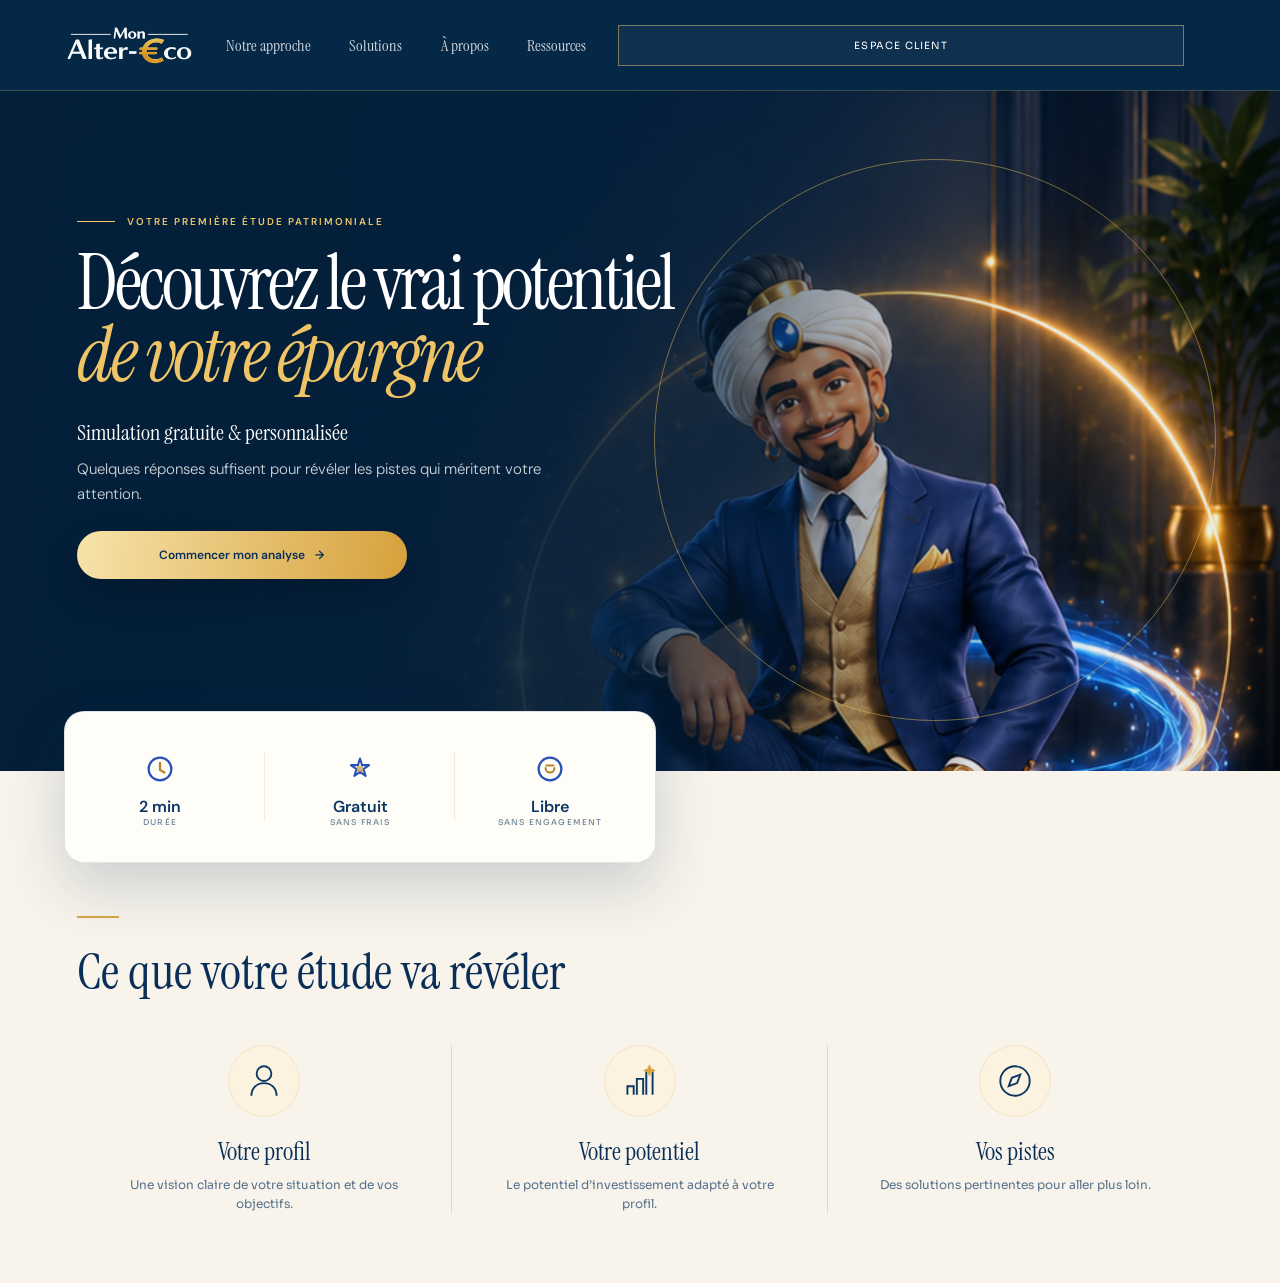
==== index.html @ 64596496 "fix(simulator): restore classic homepage and disable intro" ====
<!DOCTYPE html>
<html lang="fr">
<head>
<meta charset="UTF-8">
<meta name="viewport" content="width=device-width, initial-scale=1.0">
<script>
  const alterEcoHost = window.location.hostname;
  window.ALTER_ECO_TEST_MODE = new URLSearchParams(window.location.search).get('test') === '1'
    || window.location.protocol === 'file:'
    || alterEcoHost === 'localhost'
    || alterEcoHost === '127.0.0.1'
    || alterEcoHost.startsWith('100.')
    || alterEcoHost.endsWith('.ts.net');
  if(window.ALTER_ECO_TEST_MODE) document.documentElement.classList.add('test-mode');
  // Variante d'expérimentation masquée : étape 8 réduite aux seules
  // coordonnées (sans les cartes potentiel/pistes/économie), accessible
  // uniquement via ?variant=lite — n'affecte jamais les visiteurs normaux
  // ni la page actuelle.
  window.ALTER_ECO_VARIANT_LITE = new URLSearchParams(window.location.search).get('variant') === 'lite';
  if(window.ALTER_ECO_VARIANT_LITE) document.documentElement.classList.add('variant-lite');
  window.dataLayer = window.dataLayer || [];
  window.gtag = function(){
    if(!window.ALTER_ECO_TEST_MODE) window.dataLayer.push(arguments);
  };
  if(!window.ALTER_ECO_TEST_MODE){
    const analyticsScript = document.createElement('script');
    analyticsScript.async = true;
    analyticsScript.src = 'https://www.googletagmanager.com/gtag/js?id=G-NKE55KQ9VD';
    document.head.appendChild(analyticsScript);
    gtag('js', new Date());
    gtag('config', 'G-NKE55KQ9VD');
  }
</script>
  <title>Mon Alter-eco : Génie de l'investissement</title>

  <meta name="description"
        content="Simulation gratuite et personnalisée pour découvrir comment optimiser votre épargne.">

  <!-- FAVICON -->
  <link rel="icon" type="image/png" href="favicon.png?v=091117">

  <!-- OPEN GRAPH -->
  <meta property="og:type" content="website">
  <meta property="og:title" content="Découvrez le potentiel de votre patrimoine">
  <meta property="og:description" content="Simulation gratuite et personnalisée pour découvrir comment optimiser votre épargne.">
  <meta property="og:image" content="https://mon-alter-eco.netlify.app/assets/preview.gif">
  <meta property="og:url" content="https://mon-alter-eco.netlify.app/">
  <meta property="og:site_name" content="Alter">

  <!-- TWITTER / X -->
  <meta name="twitter:card" content="summary_large_image">
  <meta name="twitter:title" content="Découvrez le potentiel de votre patrimoine">
  <meta name="twitter:description" content="Simulation gratuite et personnalisée pour découvrir comment optimiser votre épargne.">
  <meta name="twitter:image" content="https://mon-alter-eco.netlify.app/assets/preview.gif">
<link href="https://fonts.googleapis.com/css2?family=Sora:wght@300;400;500;600;700&family=Playfair+Display:ital,wght@0,400;0,500;0,600;1,400;1,500&display=swap" rel="stylesheet">
<link href="https://fonts.googleapis.com/css2?family=DM+Sans:opsz,wght@9..40,300;9..40,400;9..40,500;9..40,600&family=Instrument+Serif:ital@0;1&display=swap" rel="stylesheet">
<link rel="stylesheet" href="css/app-shell.css?v=091515i">
<link rel="stylesheet" href="tools/layout-editor.css?v=091212a">
<style>
#app-topbar,#app-tabbar{display:none}
body.show-form #app-topbar,body.show-form #app-tabbar{display:block}
:root{
  --bg:#f7f2ea;
  --bg2:#ffffff;
  --gold:#b8832a;
  --gold-light:#d4a84b;
  --gold-pale:rgba(184,131,42,0.08);
  --blue:#2952b8;
  --blue-hover:#1e3d96;
  --blue-pale:rgba(41,82,184,0.06);
  --text:#1a1206;
  --text2:#5a4a2a;
  --text3:#9a8060;
  --border:rgba(184,131,42,0.16);
  --border-h:rgba(184,131,42,0.45);
  --shadow:0 2px 10px rgba(90,60,10,0.07);
  --shadow-md:0 6px 22px rgba(90,60,10,0.12);
  --shadow-lg:0 16px 48px rgba(90,60,10,0.14);
}
*{box-sizing:border-box;margin:0;padding:0}
html{height:100%;overflow-x:hidden}
body{background:var(--bg);font-family:'Sora',sans-serif;color:var(--text);scroll-behavior:smooth;min-height:100dvh;display:flex;flex-direction:column;overflow-x:hidden}
.test-mode-indicator{display:none}html.test-mode .test-mode-indicator{display:block;position:fixed;z-index:10001;top:8px;right:8px;padding:6px 9px;border:1px solid rgba(237,198,102,.55);border-radius:999px;background:rgba(4,37,67,.9);color:#f4d37e;font:700 8px/1 'Sora',sans-serif;letter-spacing:.1em;text-transform:uppercase;box-shadow:0 5px 16px rgba(0,0,0,.16);pointer-events:none}
img{max-width:100%;display:block}
button{font-family:inherit}
.page-home{display:flex;flex-direction:column;flex:1;overflow:hidden}

/* ============ PRELOADER ============ */
#preloader{
  position:fixed;inset:0;z-index:9999;
  background:var(--bg);
  display:flex;align-items:center;justify-content:center;
  transition:opacity 0.6s ease, visibility 0.6s ease;
}
#preloader.hide{opacity:0;visibility:hidden;pointer-events:none}
.preloader-inner{position:relative;width:min(100vw,56.25dvh);height:100dvh;overflow:hidden;touch-action:none;user-select:none;-webkit-user-select:none}
.preloader-inner video{position:absolute;inset:0;width:100%;height:100%;object-fit:cover;background:#f8f0e3;transition:opacity .25s ease}
#preloader-reveal{opacity:0;pointer-events:none}.preloader-rubbing #preloader-fall{opacity:0}.preloader-rubbing #preloader-reveal{opacity:1}
.preloader-label{font-family:'Playfair Display',serif;font-size:18px;color:var(--text);letter-spacing:0.02em}
.preloader-logo{position:absolute;z-index:3;left:50%;top:6%;width:min(210px,48vw)!important;transform:translateX(-50%);transition:opacity .3s ease}.preloader-rubbing .preloader-logo{opacity:0}
.preloader-rub{position:absolute;z-index:4;left:50%;bottom:5.5%;width:min(520px,94vw);padding:0;margin:0;border:0;background:transparent;font:inherit;text-align:center;filter:drop-shadow(0 14px 30px rgba(2,25,48,.22));transform:translateX(-50%) translateY(18px);opacity:0;pointer-events:none;cursor:pointer;transition:opacity .35s ease,transform .35s ease}.preloader-rub.show{opacity:1;pointer-events:auto;transform:translateX(-50%) translateY(0)}.preloader-rub-art{display:block;width:100%;height:auto}.preloader-rub-track{position:absolute;left:10%;right:10%;bottom:-2px;height:4px;border-radius:999px;background:rgba(255,255,255,.24);overflow:hidden}.preloader-rub-fill{display:block!important;width:0;height:100%;margin:0!important;border-radius:inherit;background:linear-gradient(90deg,#d29327,#ffe7a0);box-shadow:0 0 8px rgba(255,215,112,.75);transition:width .08s linear}.preloader-skip{position:absolute;z-index:5;left:14px;top:14px;padding:7px 14px;border:1px solid rgba(122,106,82,.35);border-radius:20px;background:rgba(255,255,255,.55);backdrop-filter:blur(4px);color:#5c4c33;font:600 11px 'DM Sans',sans-serif;letter-spacing:.02em;text-decoration:none;cursor:pointer}
.preloader-dots{display:none;gap:7px}
.preloader-dots span{width:6px;height:6px;border-radius:50%;background:rgba(184,131,42,0.3);animation:pdot 1.3s ease-in-out infinite}
.preloader-dots span:nth-child(2){animation-delay:0.18s}
.preloader-dots span:nth-child(3){animation-delay:0.36s}
@keyframes pdot{0%,80%,100%{transform:scale(1);background:rgba(184,131,42,0.3)}40%{transform:scale(1.5);background:var(--gold)}}

/* ============ TOP NAV ============ */
.topnav{
  position:relative;z-index:5;
  display:flex;align-items:center;justify-content:space-between;
  padding:1.1rem clamp(1.5rem,5vw,4rem);
  flex-shrink:0;
}
.logo{display:flex;align-items:center}
.logo-img{height:42px;width:auto;display:block}
.formnav .logo-img{filter:brightness(0) invert(1);opacity:0.95}
@media (min-width:881px){
  .logo-img{height:54px}
}
.nav-badge{
  display:inline-flex;align-items:center;gap:7px;
  background:rgba(41,82,184,0.06);border:1px solid rgba(41,82,184,0.16);
  border-radius:30px;padding:7px 18px;
  font-size:11px;font-weight:600;color:var(--blue);
  letter-spacing:0.08em;text-transform:uppercase;
  white-space:nowrap;
}
.nav-badge svg{width:13px;height:13px;flex-shrink:0}

/* ============ FORM NAV (logo + step title + progress) ============ */
.formnav-inner{
  display:flex;flex-direction:column;
  width:100%;
}
.formnav-top{
  display:flex;align-items:center;justify-content:space-between;
  padding:1.4rem clamp(1.5rem,5vw,4rem) 0.9rem;
}
.formnav-step{
  font-size:12.5px;font-weight:600;color:rgba(255,255,255,0.95);
  letter-spacing:0.04em;
}
.formnav-step .step-count{color:rgba(255,255,255,0.6);font-weight:400;margin-left:6px;font-size:11px}
.formnav-progtrack{
  height:5px;background:rgba(255,255,255,0.2);
  overflow:hidden;width:100%;
}
.formnav-progfill{
  height:100%;background:linear-gradient(90deg,rgba(255,255,255,0.6),var(--gold));
  transition:width 0.55s cubic-bezier(.4,0,.2,1);width:0%;
}

/* ============ HERO SECTION ============ */
.hero{
  position:relative;
  display:grid;grid-template-columns:1.05fr 0.95fr;
  align-items:center;
  gap:clamp(1.5rem,4vw,3.5rem);
  padding:1rem clamp(1.5rem,5vw,4rem) 1.5rem;
  max-width:1360px;margin:0 auto;
  width:100%;flex:1;
}
.hero-left{position:relative;z-index:2}

.genie-bubble{
  display:inline-flex;gap:12px;align-items:flex-start;
  background:var(--bg2);border:1px solid var(--border);
  border-radius:16px;padding:11px 15px;
  box-shadow:var(--shadow-md);
  margin-bottom:1.25rem;max-width:420px;
}
.bubble-avatar{
  width:42px;height:42px;border-radius:50%;flex-shrink:0;
  background:linear-gradient(135deg,var(--gold-pale),var(--blue-pale));
  display:flex;align-items:center;justify-content:center;
  overflow:hidden;
}
.bubble-avatar img{width:100%;height:100%;object-fit:cover;object-position:top center}
.bubble-content{flex:1}
.bubble-name{font-size:10px;font-weight:700;letter-spacing:0.12em;text-transform:uppercase;color:var(--gold);margin-bottom:5px}
.bubble-text{font-size:13.5px;color:var(--text2);line-height:1.65;font-weight:400}

.hero-title{
  font-family:'Playfair Display',serif;
  font-size:clamp(1.85rem,3.5vw,3.1rem);
  font-weight:500;line-height:1.22;
  color:var(--text);margin-bottom:0.75rem;
}
.hero-title em{color:var(--gold);font-style:italic;position:relative}
.hero-title .underline{
  position:relative;display:inline-block;
}
.hero-title .underline::after{
  content:'';position:absolute;left:2px;right:2px;bottom:-2px;height:3px;
  background:var(--gold-light);border-radius:2px;opacity:0.55;
}

.hero-sub{
  font-size:14px;color:var(--text3);line-height:1.65;
  margin-bottom:1.35rem;max-width:400px;font-weight:300;
}

.cta-primary{
  display:inline-flex;align-items:center;gap:10px;
  background:var(--gold);color:#fff;
  border:none;border-radius:13px;
  padding:13px 28px;font-size:14px;font-weight:600;
  cursor:pointer;letter-spacing:0.02em;
  box-shadow:0 8px 24px rgba(184,131,42,0.3);
  transition:all 0.22s cubic-bezier(.4,0,.2,1);
  margin-bottom:0.7rem;
}
.cta-primary:hover{background:var(--blue);transform:translateY(-2px);box-shadow:0 12px 30px rgba(41,82,184,0.35)}
.cta-primary:active{transform:translateY(0)}
.cta-arrow{transition:transform 0.2s}
.cta-primary:hover .cta-arrow{transform:translateX(3px)}

.cta-reassure{
  display:flex;align-items:center;gap:6px;
  font-size:11.5px;color:var(--text3);font-weight:300;
  margin-bottom:1.75rem;
}
.cta-reassure svg{width:13px;height:13px;flex-shrink:0}

.stat-strip{
  display:flex;gap:0;
  background:var(--bg2);border:1px solid var(--border);
  border-radius:14px;overflow:hidden;
  box-shadow:var(--shadow);
  max-width:460px;
}
.stat-item{
  flex:1;display:flex;align-items:center;gap:10px;
  padding:14px 18px;position:relative;
}
.stat-item:not(:last-child)::after{
  content:'';position:absolute;right:0;top:20%;bottom:20%;width:1px;background:var(--border);
}
.stat-ico{
  width:32px;height:32px;border-radius:50%;flex-shrink:0;
  background:linear-gradient(135deg,rgba(41,82,184,0.08),rgba(184,131,42,0.06));
  border:1px solid rgba(41,82,184,0.12);
  display:flex;align-items:center;justify-content:center;
}
.stat-num{font-family:'Playfair Display',serif;font-size:17px;font-weight:600;line-height:1;color:var(--text)}
.stat-lbl{font-size:9px;color:var(--text3);text-transform:uppercase;letter-spacing:0.08em;font-weight:500;margin-top:2px}

/* ============ HERO RIGHT — GENIE ============ */
.hero-right{position:relative;display:flex;align-items:center;justify-content:center;z-index:1}
.genie-halo{
  position:absolute;width:480px;height:480px;border-radius:50%;
  background:radial-gradient(circle,rgba(184,131,42,0.1) 0%,rgba(184,131,42,0.03) 55%,transparent 75%);
  pointer-events:none;
}
.genie-img-wrap{position:relative;z-index:2;width:min(420px,90%)}
.genie-img-wrap video{width:100%;height:auto;display:block;border-radius:50%;filter:drop-shadow(0 24px 50px rgba(90,60,10,0.18))}
.sparkle{position:absolute;color:var(--gold-light);opacity:0.7;animation:tw 2.6s ease-in-out infinite}
.sparkle:nth-child(1){top:8%;right:18%;font-size:18px;animation-delay:0s}
.sparkle:nth-child(2){top:22%;right:6%;font-size:12px;animation-delay:0.6s}
.sparkle:nth-child(3){top:55%;left:4%;font-size:14px;animation-delay:1.2s}
@keyframes tw{0%,100%{opacity:0.2;transform:scale(0.85)}50%{opacity:0.85;transform:scale(1.15)}}

/* ============ BG DECOR ============ */
.bg-decor{position:fixed;inset:0;z-index:0;pointer-events:none;overflow:hidden}
.dot-field{
  position:absolute;inset:0;
  background-image:radial-gradient(rgba(184,131,42,0.1) 1px, transparent 1px);
  background-size:30px 30px;
  mask-image:radial-gradient(ellipse 70% 60% at 75% 35%, black 30%, transparent 75%);
  -webkit-mask-image:radial-gradient(ellipse 70% 60% at 75% 35%, black 30%, transparent 75%);
}
.ring-decor{position:absolute;border-radius:50%;border:1px solid rgba(184,131,42,0.07)}
.ring-1{width:600px;height:600px;top:-200px;right:-150px}
.ring-2{width:420px;height:420px;top:-80px;right:-50px}

.bg-sparkle{position:absolute;color:var(--gold-light);animation:tw 3.2s ease-in-out infinite}
.bg-sparkle:nth-child(1){top:10%;left:8%;font-size:16px;animation-delay:0s;opacity:0.5}
.bg-sparkle:nth-child(2){top:18%;left:42%;font-size:12px;animation-delay:0.9s;opacity:0.4}
.bg-sparkle:nth-child(3){top:14%;right:12%;font-size:20px;animation-delay:1.8s;opacity:0.55}
.bg-sparkle:nth-child(4){top:48%;left:5%;font-size:14px;animation-delay:0.4s;opacity:0.45}
.bg-sparkle:nth-child(5){top:62%;right:7%;font-size:17px;animation-delay:2.3s;opacity:0.5}
.bg-sparkle:nth-child(6){bottom:14%;left:20%;font-size:13px;animation-delay:1.3s;opacity:0.4}
.bg-sparkle:nth-child(7){bottom:22%;right:28%;font-size:18px;animation-delay:2.8s;opacity:0.5}
.bg-sparkle:nth-child(8){bottom:8%;left:55%;font-size:12px;animation-delay:1.6s;opacity:0.4}

.bg-euro{position:absolute;color:rgba(41,82,184,0.18);font-family:'Playfair Display',serif;font-style:italic;animation:tw 4s ease-in-out infinite;font-weight:500}
.bg-euro:nth-child(9) {top:25%;left:15%;font-size:14px;animation-delay:0.7s}
.bg-euro:nth-child(10){top:70%;left:35%;font-size:11px;animation-delay:2.1s}
.bg-euro:nth-child(11){top:40%;right:18%;font-size:16px;animation-delay:1.4s}
.bg-euro:nth-child(12){bottom:30%;right:10%;font-size:12px;animation-delay:3.2s}
.bg-euro:nth-child(13){top:80%;left:8%;font-size:13px;animation-delay:0.3s}

/* ============ FORM PAGE (hidden initially) ============ */
.formnav{display:none;border-bottom:1px solid rgba(28,102,175,0.3);padding:0;flex-direction:column;align-items:stretch;background:#1c66af}
body.show-form .formnav{display:flex}
.formpage{display:none;min-height:100vh;align-items:center;justify-content:center;padding:1rem 1rem 3rem;position:relative;z-index:2;background:var(--bg)}
.formpage.active{display:flex}
body.show-form .hero,body.show-form .topnav:not(.formnav){display:none}

/* Étoiles sur fond bleu formulaire */
.form-sparkle{position:fixed;pointer-events:none;z-index:1;color:rgba(155,105,15,0.48);animation:tw 3.5s ease-in-out infinite;font-size:14px}
body:not(.show-form) .form-sparkle{display:none}

.fw{
  width:100%;max-width:640px;
  background:var(--bg2);min-height:600px;border-radius:24px;
  overflow:hidden;position:relative;
  border:1px solid var(--border);
  box-shadow:var(--shadow-lg);
}
.fw-inner{position:relative;z-index:1;padding:clamp(1.5rem,4vw,2.5rem)}

/* GENIE ROW (inside form) */
.genie-row{display:flex;align-items:flex-start;gap:12px;margin-bottom:1.6rem}
.g-mini{width:46px;height:46px;border-radius:50%;flex-shrink:0;background:linear-gradient(135deg,var(--gold-pale),var(--blue-pale));display:flex;align-items:center;justify-content:center;overflow:hidden}
.g-mini img{width:100%;height:100%;object-fit:cover}
.bubble2{flex:1;background:var(--bg);border:1px solid var(--border);border-radius:13px 13px 13px 3px;padding:11px 14px}
.b2-name{font-size:9.5px;letter-spacing:0.15em;text-transform:uppercase;color:var(--gold);margin-bottom:4px;font-weight:700}
.b2-text{font-size:12.5px;color:var(--text2);line-height:1.6;transition:opacity 0.2s}

.screen{display:none}
.screen.active{display:block;animation:fu 0.4s cubic-bezier(.4,0,.2,1) forwards}
@keyframes fu{from{opacity:0;transform:translateY(12px)}to{opacity:1;transform:translateY(0)}}
@keyframes genieIn{from{opacity:0;transform:translateY(6px)}to{opacity:1;transform:translateY(0)}}
.genie-animating{animation:genieIn 0.32s cubic-bezier(.4,0,.2,1) forwards}

.stag{font-size:9.5px;letter-spacing:0.2em;text-transform:uppercase;color:var(--gold);display:block;margin-bottom:9px;font-weight:700}
.sh1{font-family:'Playfair Display',serif;font-size:23px;color:var(--text);line-height:1.35;margin-bottom:5px;font-weight:500}
.sh2{font-size:12px;color:var(--text3);margin-bottom:1.4rem;line-height:1.65;font-weight:300}

.opts{display:grid;grid-template-columns:1fr 1fr;gap:9px;margin-bottom:1.1rem}
.opts.c3{grid-template-columns:1fr 1fr 1fr}
.opts.c1{grid-template-columns:1fr}
.opt{background:var(--bg2);border:1.5px solid rgba(184,131,42,0.16);border-radius:11px;padding:12px 13px;cursor:pointer;transition:all 0.2s;text-align:left;position:relative;box-shadow:0 1px 4px rgba(90,60,10,0.05)}
.opt:hover{border-color:var(--border-h);box-shadow:var(--shadow-md);transform:translateY(-1px)}
.opt.sel{border-color:var(--gold);background:var(--gold-pale);box-shadow:0 0 0 3px rgba(184,131,42,0.08)}
.opt-icon{font-size:18px;margin-bottom:5px;display:block}
.opt-icon svg{width:26px;height:26px;display:block}
.opt-lbl{font-size:12.5px;color:var(--text);font-weight:500;line-height:1.3}
.opt-sub{font-size:10.5px;color:var(--text3);margin-top:7px;font-weight:300;display:block;padding-top:4px;border-top:1px solid rgba(184,131,42,0.1)}
.chk{position:absolute;top:9px;right:9px;width:17px;height:17px;border-radius:50%;border:1.5px solid rgba(184,131,42,0.25);display:flex;align-items:center;justify-content:center;font-size:9px;color:transparent;transition:all 0.18s;background:var(--bg2)}
.opt.sel .chk{background:var(--gold);border-color:var(--gold);color:#fff}

.nav{display:flex;align-items:center;gap:10px;margin-top:0.6rem}
.back{background:var(--bg2);border:1.5px solid rgba(184,131,42,0.2);color:var(--text3);font-size:12.5px;cursor:pointer;padding:11px 17px;border-radius:11px;transition:all 0.18s;flex-shrink:0;box-shadow:0 1px 4px rgba(90,60,10,0.05)}
.back:hover{border-color:var(--gold);color:var(--text);box-shadow:var(--shadow)}
.cta{flex:1;background:var(--blue);color:#fff;border:none;border-radius:11px;padding:13px 20px;font-size:13px;font-weight:600;cursor:pointer;letter-spacing:0.03em;transition:all 0.2s;box-shadow:0 4px 16px rgba(41,82,184,0.28)}
.cta:hover:not(:disabled){background:var(--blue-hover);transform:translateY(-2px);box-shadow:0 8px 22px rgba(41,82,184,0.35)}
.cta:active:not(:disabled){transform:translateY(0)}
.cta:disabled{opacity:0.22;cursor:not-allowed;transform:none;box-shadow:none}
.cta-full{width:100%;margin-top:0.5rem;flex:none}

.slider-section{background:var(--bg);border:1.5px solid var(--border);border-radius:13px;padding:1.15rem 1.25rem;margin-bottom:1rem}
.slider-header{display:flex;justify-content:space-between;align-items:center;margin-bottom:1rem}
.slider-title{font-size:9.5px;letter-spacing:0.16em;text-transform:uppercase;color:var(--text3);font-weight:700}
.slider-current{font-family:'Playfair Display',serif;font-size:17px;color:var(--blue);font-weight:500}
.slider-labels{display:flex;justify-content:space-between;margin-top:8px}
.slider-label{font-size:9px;color:var(--text3);font-weight:300}
input[type=range]{-webkit-appearance:none;appearance:none;width:100%;height:5px;border-radius:3px;outline:none;cursor:pointer;background:linear-gradient(90deg,var(--blue) var(--pct,0%),rgba(184,131,42,0.15) var(--pct,0%))}
input[type=range]::-webkit-slider-thumb{-webkit-appearance:none;width:22px;height:22px;border-radius:50%;background:#fff;border:2.5px solid var(--blue);box-shadow:0 2px 8px rgba(41,82,184,0.25);cursor:pointer;transition:transform 0.15s}
input[type=range]::-webkit-slider-thumb:hover{transform:scale(1.15)}
input[type=range]::-moz-range-thumb{width:22px;height:22px;border-radius:50%;background:#fff;border:2.5px solid var(--blue);cursor:pointer}

.est{background:var(--bg);border:1.5px solid var(--border);border-radius:13px;padding:1rem 1.15rem;margin-bottom:1rem}
.est-lbl{font-size:9.5px;letter-spacing:0.14em;text-transform:uppercase;color:var(--text3);margin-bottom:4px;font-weight:700}
.est-val{font-family:'Playfair Display',serif;font-size:28px;color:var(--gold);font-weight:500;line-height:1}
.est-hint{font-size:10px;color:var(--text3);margin-top:4px;font-weight:300}
.est-grid{display:grid;grid-template-columns:1fr 1fr;gap:9px;margin-bottom:1rem}
.soft-est{border-style:dashed;border-color:rgba(184,131,42,0.2)}
.soft-val{font-size:15px!important;color:var(--text2)!important;font-family:'Sora',sans-serif!important;font-weight:500!important;line-height:1.4!important}

.recap-box{background:var(--blue-pale);border:1px solid rgba(41,82,184,0.14);border-radius:11px;padding:0.9rem 1.1rem;margin-bottom:1rem}
.recap-lbl{font-size:9px;letter-spacing:0.16em;text-transform:uppercase;color:var(--blue);margin-bottom:8px;font-weight:700}
.recap-obj{display:flex;flex-wrap:wrap;gap:6px}
.recap-tag{background:rgba(41,82,184,0.08);border:1px solid rgba(41,82,184,0.18);border-radius:20px;padding:4px 11px;font-size:11px;color:var(--blue);font-weight:500}

.strat-est{padding:1rem 1.1rem}
.strat-row{margin-bottom:10px}
.strat-val{font-family:'Playfair Display',serif;font-size:22px;color:var(--gold);font-weight:500;line-height:1}
.strat-cards{display:grid;grid-template-columns:1fr 1fr 1fr;gap:7px;margin-bottom:10px}
.strat-card{display:flex;flex-direction:column;align-items:center;gap:5px;padding:9px 6px;border-radius:10px;background:rgba(184,131,42,0.05);border:1px solid rgba(184,131,42,0.1);color:rgba(154,128,96,0.35);transition:all 0.35s cubic-bezier(.4,0,.2,1)}
.strat-card.lit{background:linear-gradient(145deg,rgba(41,82,184,0.08),rgba(184,131,42,0.05));border-color:rgba(41,82,184,0.28);color:var(--blue);box-shadow:0 2px 8px rgba(41,82,184,0.1)}
.strat-card-ico{display:flex;align-items:center;justify-content:center}
.strat-card-lbl{font-size:9px;font-weight:600;text-align:center;letter-spacing:0.02em;line-height:1.3}

.inp-wrap{margin-bottom:0.9rem}
.inp-lbl{font-size:9.5px;letter-spacing:0.14em;text-transform:uppercase;color:var(--text3);margin-bottom:7px;display:block;font-weight:700}
.inp{width:100%;background:var(--bg2);border:1.5px solid rgba(184,131,42,0.2);border-radius:10px;padding:12px 14px;font-size:13.5px;color:var(--text);outline:none;transition:all 0.18s;box-shadow:0 1px 4px rgba(90,60,10,0.05)}
.inp:focus{border-color:var(--blue);box-shadow:0 0 0 3px rgba(41,82,184,0.08)}
.inp::placeholder{color:rgba(154,128,96,0.4)}

.divider{height:1px;background:var(--border);margin:0.9rem 0}
.reassure{font-size:10.5px;color:var(--text3);text-align:center;margin-top:10px;font-weight:300}

.etude-wrap{display:flex;flex-direction:column;gap:0.85rem}
.etude-top{text-align:center}
.countdown-wrap{display:flex;flex-direction:column;align-items:center}
.countdown-gif{width:110px;height:110px;display:block;margin:0 auto}
/* Intro texte reveal */
.reveal-intro{text-align:center;margin-bottom:0.5rem}
.reveal-intro-tag{font-size:10px;letter-spacing:0.18em;text-transform:uppercase;color:var(--gold);font-weight:700;margin-bottom:6px}
.reveal-intro-title{font-family:'Playfair Display',serif;font-size:21px;color:var(--text);font-weight:500;margin-bottom:5px}
.reveal-intro-sub{font-size:12.5px;color:var(--text3);line-height:1.6;font-weight:300;max-width:340px;margin:0 auto}

/* Walter bubble pop */
.reveal-walter-wrap{position:relative;display:flex;align-items:center;justify-content:center;width:140px;height:140px;margin:0 auto}
.reveal-bubble-ring{position:absolute;border-radius:50%;border:2px solid rgba(184,131,42,0.4);animation:bubbleRing 0.9s ease-out forwards}
.reveal-bubble-ring.r1{width:140px;height:140px;animation-delay:0s}
.reveal-bubble-ring.r2{width:160px;height:160px;animation-delay:0.12s;border-color:rgba(41,82,184,0.25)}
.reveal-bubble-ring.r3{width:180px;height:180px;animation-delay:0.24s;border-color:rgba(184,131,42,0.15)}
@keyframes bubbleRing{
  0%{transform:scale(0.5);opacity:0.9}
  60%{transform:scale(1.05);opacity:0.5}
  100%{transform:scale(1.3);opacity:0}
}
.reveal-walter{
  width:120px;height:120px;object-fit:cover;border-radius:50%;
  position:relative;z-index:1;
  border:2.5px solid rgba(184,131,42,0.4);
  box-shadow:0 8px 28px rgba(184,131,42,0.25);
  animation:walterPop 0.6s cubic-bezier(.2,1.4,.4,1) forwards;
}
@keyframes walterPop{
  0%{transform:scale(0);opacity:0}
  55%{transform:scale(1.12);opacity:1}
  75%{transform:scale(0.96)}
  90%{transform:scale(1.04)}
  100%{transform:scale(1);opacity:1}
}
@keyframes revealIn{from{opacity:0;transform:translateY(10px)}to{opacity:1;transform:translateY(0)}}
.cta-reveal{display:flex;align-items:center;justify-content:center;gap:8px;width:100%;background:var(--blue);color:#fff;border:none;border-radius:11px;padding:13px 24px;font-size:13.5px;font-weight:600;font-family:'Sora',sans-serif;cursor:pointer;letter-spacing:0.03em;text-decoration:none;transition:all 0.22s cubic-bezier(.4,0,.2,1);box-shadow:0 4px 16px rgba(41,82,184,0.28)}
.cta-reveal:hover{background:var(--gold);box-shadow:0 8px 24px rgba(184,131,42,0.35);transform:translateY(-2px)}
.email-alt{display:flex;flex-direction:column;gap:8px}
.email-alt-lbl{font-size:11px;color:var(--text3);text-align:center;letter-spacing:0.06em;text-transform:uppercase}
.email-row{display:flex;gap:8px}
.email-row .inp{flex:1;margin:0}
.cta-email{background:var(--blue);color:#fff;border:none;border-radius:10px;padding:11px 18px;font-size:12.5px;font-weight:600;font-family:'Sora',sans-serif;cursor:pointer;white-space:nowrap;transition:all 0.18s}
.cta-email:hover:not(:disabled){background:var(--blue-hover)}
.cta-email:disabled{opacity:0.25;cursor:not-allowed}
.email-confirm{font-size:12px;color:var(--blue);text-align:center;min-height:16px;font-weight:500}

.loader{text-align:center;padding:2.75rem 0}
.analysis-skip{display:inline-block;width:auto;margin-top:18px;padding:11px 22px;flex:none;opacity:0;pointer-events:none;transition:opacity .3s ease}
.analysis-skip.show{opacity:1;pointer-events:auto}
.spin{width:42px;height:42px;border:2px solid rgba(41,82,184,0.12);border-top-color:var(--blue);border-radius:50%;animation:sp 0.9s linear infinite;margin:0 auto 1.3rem}
@keyframes sp{to{transform:rotate(360deg)}}
.loader-thinking-video{
  display:block;width:clamp(128px,20vh,178px);aspect-ratio:3/4;margin:0 auto 12px;
  object-fit:cover;border:0;border-radius:0;background:transparent;box-shadow:none;outline:0;
  transform:scale(1.04);mix-blend-mode:multiply;
  -webkit-mask-image:none;mask-image:none;clip-path:inset(3px);
}
.load-txt{font-family:'Playfair Display',serif;font-size:17px;color:var(--text2);margin-bottom:1.1rem;font-style:italic}
.load-item{position:relative;font-size:11.5px;color:rgba(154,128,96,0.4);display:flex;align-items:center;gap:8px;justify-content:center;margin-bottom:7px;transition:color 0.4s}
.load-item.lit{color:var(--blue);animation:loaderSandReveal .9s cubic-bezier(.2,.72,.2,1) both}
.load-item.lit::after{content:"";position:absolute;inset:-7px 10%;pointer-events:none;background:radial-gradient(circle,rgba(215,158,48,.78) 0 1.15px,transparent 2px);background-size:14px 11px;filter:drop-shadow(0 0 3px rgba(215,158,48,.35));animation:loaderWindDust .92s ease-out both}
.load-item.lit .ld{background:#d6a13a;box-shadow:0 0 0 4px rgba(214,161,58,.16),0 0 11px rgba(214,161,58,.7)}
.load-item:last-child{font-weight:700}
@keyframes loaderSandReveal{0%{opacity:.12;transform:translateX(-13px);filter:blur(3px)}42%{opacity:.72;filter:blur(1px);text-shadow:0 0 9px rgba(214,161,58,.34)}100%{opacity:1;transform:none;filter:none;text-shadow:none}}
@keyframes loaderWindDust{0%{opacity:0;transform:translateX(-18%)}32%{opacity:.72}100%{opacity:0;transform:translateX(22%)}}
.ld{width:3px;height:3px;border-radius:50%;background:currentColor;flex-shrink:0}

.suc{text-align:center;padding:0.5rem 0}
.sring{width:60px;height:60px;border-radius:50%;background:rgba(41,82,184,0.08);border:1.5px solid rgba(41,82,184,0.3);display:flex;align-items:center;justify-content:center;margin:0 auto 1.3rem;font-size:22px;animation:pop 0.5s cubic-bezier(.4,0,.2,1)}
@keyframes pop{from{transform:scale(0.4);opacity:0}to{transform:scale(1);opacity:1}}
.stats2{display:grid;grid-template-columns:1fr 1fr 1fr;gap:8px;margin-bottom:1rem}
.stat2{background:var(--bg);border:1.5px solid var(--border);border-radius:10px;padding:11px;text-align:center}
.stat2-n{font-family:'Playfair Display',serif;font-size:19px;color:var(--gold)}
.stat2-l{font-size:9px;color:var(--text3);margin-top:2px;letter-spacing:0.08em;text-transform:uppercase;font-weight:300}
.sep-lbl{font-size:9.5px;letter-spacing:0.16em;text-transform:uppercase;color:var(--gold);margin-bottom:8px;display:block;font-weight:700}

/* RESPONSIVE */
@media (max-width:880px){
  .topnav{flex-direction:column;align-items:center;gap:0.85rem;padding:1.4rem 1.25rem}
  .nav-badge{font-size:10px;padding:6px 14px;letter-spacing:0.05em}
  .hero{grid-template-columns:1fr;text-align:center;gap:2.5rem;padding-top:1rem}
  .hero-left{order:2}
  .hero-right{display:none}
  .genie-bubble{display:flex;width:100%;margin:0 auto 1.85rem;text-align:left;max-width:100%}
  .bubble-content{min-width:0;flex:1}
  .hero-sub{margin:0 auto 1.85rem}
  .cta-reassure{justify-content:center;margin:0 auto 1.75rem}
  .stat-strip{margin:0 auto}
  .formpage{padding:0.25rem 0.75rem 2rem}
}
@media (max-width:480px){
  .stat-strip{flex-direction:column}
  .stat-item:not(:last-child)::after{display:none}
  .stat-item:not(:last-child){border-bottom:1px solid var(--border)}
}
/* ============ POPUP VÉRIFICATION SMS ============ */
.otp-overlay{
  position:fixed;inset:0;z-index:300;
  background:rgba(26,18,6,0.55);
  display:none;align-items:center;justify-content:center;
  padding:1.25rem;
}
.otp-overlay.active{display:flex}

/* Consentement overlay */
.consent-overlay{
  position:fixed;inset:0;z-index:350;
  background:rgba(26,18,6,0.55);
  display:none;align-items:center;justify-content:center;
  padding:1.25rem;
}
.consent-overlay.active{display:flex}
.consent-box{
  background:var(--bg2);border-radius:18px;
  box-shadow:var(--shadow-lg);
  padding:1.75rem;max-width:400px;width:100%;
}
.consent-bubble{
  display:flex;gap:10px;align-items:flex-start;
  background:var(--bg);border:1px solid var(--border);
  border-radius:13px 13px 13px 3px;padding:12px 14px;margin-bottom:1.25rem;
}
.consent-avatar{width:38px;height:38px;border-radius:50%;flex-shrink:0;object-fit:cover;border:1.5px solid rgba(184,131,42,0.25)}
.consent-msg{font-size:13px;color:var(--text2);line-height:1.65}
.consent-btn{
  width:100%;padding:12px 16px;border-radius:11px;
  font-size:13px;font-weight:600;font-family:'Sora',sans-serif;
  cursor:pointer;transition:all 0.2s;margin-bottom:8px;
  display:flex;align-items:center;gap:8px;justify-content:center;
  border:1.5px solid;
}
.consent-btn-yes{background:var(--blue);color:#fff;border-color:var(--blue)}
.consent-btn-yes:hover{background:var(--blue-hover)}
.consent-btn-no{background:var(--bg2);color:var(--text2);border-color:var(--border)}
.consent-btn-no:hover{border-color:var(--gold);color:var(--text)}
.consent-email-wrap{margin-top:1rem;display:none}
.consent-email-lbl{font-size:11px;color:var(--text3);letter-spacing:0.1em;text-transform:uppercase;margin-bottom:7px;display:block;font-weight:600}
.otp-box{
  background:var(--bg2);border-radius:18px;
  box-shadow:var(--shadow-lg);
  padding:1.75rem;max-width:380px;width:100%;
  text-align:center;
}
.otp-title{font-family:'Playfair Display',serif;font-size:19px;font-weight:600;color:var(--text);margin-bottom:0.5rem}
.otp-sub{font-size:13px;color:var(--text2);line-height:1.55;margin-bottom:1.25rem}
.otp-sub span{font-weight:600;color:var(--text)}
.otp-input{
  width:100%;border:1px solid var(--border);border-radius:12px;
  padding:13px;font-size:22px;letter-spacing:0.3em;text-align:center;
  font-family:'Sora',sans-serif;color:var(--text);
  margin-bottom:0.6rem;outline:none;
  transition:border-color 0.2s;
}
.otp-input:focus{border-color:var(--gold)}
.otp-error{
  font-size:12.5px;color:#b8323a;min-height:18px;margin-bottom:0.6rem;
}
.otp-resend{
  background:none;border:none;cursor:pointer;
  font-size:12.5px;color:var(--text3);text-decoration:underline;
  margin-top:0.85rem;
}
.otp-resend:disabled{opacity:0.5;cursor:default;text-decoration:none}

/* ============ DIRECTION PREMIUM — SIMULATEUR ============ */
.page-home{position:relative;background:linear-gradient(118deg,#f6f1e8 0%,#fffdf9 58%,#e8dfd0 100%);isolation:isolate}
.page-home::before{content:"";position:absolute;inset:0;z-index:0;pointer-events:none;background:radial-gradient(circle at 82% 42%,rgba(39,82,184,.09),transparent 27%),linear-gradient(90deg,transparent 49.9%,rgba(184,131,42,.09) 50%,transparent 50.1%)}
.page-home>.topnav{z-index:6;padding:1.25rem clamp(1.5rem,5vw,5rem);border-bottom:1px solid rgba(83,66,37,.1);background:rgba(255,253,248,.52);backdrop-filter:blur(18px)}
.page-home .logo-img{height:48px}.page-home .nav-badge{background:transparent;border:1px solid rgba(184,131,42,.3);color:#10284f;border-radius:2px;padding:9px 16px;font-size:9px;letter-spacing:.16em}
.page-home .hero{max-width:1440px;grid-template-columns:1.02fr .98fr;gap:2rem;padding:clamp(2rem,5vh,4.5rem) clamp(1.5rem,6vw,5.5rem) 2.5rem}
.hero-overline{display:flex;align-items:center;gap:12px;margin-bottom:1.15rem;font-family:'DM Sans',sans-serif;font-size:9px;font-weight:600;letter-spacing:.2em;text-transform:uppercase;color:var(--gold)}.hero-overline span{width:38px;height:1px;background:currentColor}
.page-home .hero-title{font-family:'Instrument Serif',serif;font-size:clamp(3.45rem,6.2vw,6.25rem);font-weight:400;line-height:.92;letter-spacing:-.035em;margin-bottom:1.35rem;max-width:760px}.page-home .hero-title em{font-weight:400}.page-home .hero-title .underline::after{display:none}
.page-home .hero-sub{font-family:'DM Sans',sans-serif;font-size:15px;line-height:1.8;max-width:570px;color:#6f6657;margin-bottom:1.6rem}
.page-home .genie-bubble{max-width:510px;border-radius:3px;padding:12px 15px;margin-bottom:2.2rem;background:rgba(255,255,255,.58);border:1px solid rgba(184,131,42,.2);box-shadow:0 16px 50px rgba(57,42,17,.065);backdrop-filter:blur(10px)}.page-home .bubble-avatar{border:1px solid rgba(184,131,42,.3)}.page-home .bubble-name{letter-spacing:.17em}.page-home .bubble-text{font-family:'DM Sans',sans-serif;font-size:12.5px}
.page-home .cta-primary{border-radius:2px;min-width:285px;justify-content:center;padding:16px 24px;background:#0d2349;border:1px solid #0d2349;box-shadow:0 16px 40px rgba(13,35,73,.2);font-family:'DM Sans',sans-serif;font-size:12px;text-transform:uppercase;letter-spacing:.12em}.page-home .cta-primary:hover{background:var(--gold);border-color:var(--gold)}
.page-home .stat-strip{margin-top:1.2rem;max-width:560px;border-radius:2px;background:rgba(255,253,249,.62);box-shadow:none}.page-home .stat-item{padding:15px 18px}.page-home .stat-ico{background:transparent;border:none}.page-home .stat-num{font-family:'Instrument Serif',serif;font-size:22px;font-weight:400}.page-home .stat-lbl{letter-spacing:.15em}
.page-home .hero-right{height:min(690px,72vh);min-height:530px;align-self:center}.premium-walter-wrap{width:min(520px,92%);height:100%;position:relative;display:flex;align-items:center;justify-content:center}.premium-walter{position:relative;z-index:2;width:auto;height:100%;max-height:680px;object-fit:contain;filter:drop-shadow(0 32px 55px rgba(10,29,62,.22));animation:premiumFloat 5s ease-in-out infinite}.walter-orbit{position:absolute;z-index:1;width:83%;aspect-ratio:1;border:1px solid rgba(184,131,42,.25);border-radius:50%;box-shadow:0 0 0 55px rgba(184,131,42,.035),0 0 0 110px rgba(41,82,184,.025)}.walter-status{position:absolute;z-index:3;right:-10px;bottom:13%;display:flex;align-items:center;gap:9px;padding:11px 14px;background:rgba(255,253,249,.78);border:1px solid rgba(184,131,42,.25);backdrop-filter:blur(14px);box-shadow:0 14px 35px rgba(28,32,48,.1);font-size:9px;text-transform:uppercase;letter-spacing:.13em;color:#10284f}.walter-status i{width:7px;height:7px;border-radius:50%;background:#35a268;box-shadow:0 0 0 4px rgba(53,162,104,.12)}@keyframes premiumFloat{50%{transform:translateY(-9px)}}
.show-form{background:#0c2148}.show-form .formpage{background:radial-gradient(circle at 82% 15%,rgba(48,96,175,.26),transparent 30%),linear-gradient(145deg,#0a1d40,#12346f)}.show-form .fw{max-width:850px}.show-form .fw-inner{border-radius:4px;padding:clamp(1.3rem,4vw,2.6rem);background:rgba(255,253,249,.97);box-shadow:0 35px 90px rgba(3,12,32,.28);border:1px solid rgba(216,191,145,.25)}.show-form .sh1{font-family:'Instrument Serif',serif;font-size:clamp(2rem,4vw,3.1rem);font-weight:400;line-height:1.03}.show-form .opt{border-radius:2px;background:#fffdfa}.show-form .opt:hover{transform:translateY(-2px);box-shadow:0 12px 28px rgba(13,35,73,.08)}.show-form .opt.sel{background:#0d2349;color:white;border-color:#0d2349}.show-form .opt.sel .opt-lbl,.show-form .opt.sel .opt-sub{color:white}.show-form .cta{border-radius:2px;background:#0d2349;text-transform:uppercase;letter-spacing:.1em;font-size:11px}.show-form .back{border-radius:2px}.show-form .genie-row{align-items:center}.show-form .g-mini{border:1px solid rgba(216,191,145,.5)}.show-form .bubble2{border-radius:2px}
@media(max-width:880px){.page-home>.topnav{padding-top:1rem;padding-bottom:1rem}.page-home .hero{padding-top:2.4rem}.page-home .hero-left{order:1}.page-home .hero-right{display:flex;order:2;height:410px;min-height:0;margin-top:.5rem}.page-home .hero-title{font-size:clamp(3.25rem,13vw,5.1rem)}.premium-walter{max-height:430px}.walter-status{right:0;bottom:6%}.page-home .genie-bubble{margin-bottom:1.6rem}.page-home .stat-strip{max-width:100%}}
@media(max-width:480px){.page-home .hero-right{height:350px}.walter-status{font-size:7px;padding:8px 10px}.page-home .cta-primary{width:100%}.page-home .stat-strip{display:grid;grid-template-columns:repeat(3,1fr)}.page-home .stat-item{padding:12px 7px;justify-content:center}.page-home .stat-ico{display:none}.page-home .stat-item:not(:last-child){border-bottom:none;border-right:1px solid var(--border)}.page-home .hero-title{font-size:3.55rem}.hero-overline{font-size:8px}}

/* Refonte cohérente avec l'étude : accueil bleu nuit et tunnel en une vue */
.page-home{min-height:100dvh;background:linear-gradient(90deg,rgba(3,27,51,.98) 0%,rgba(5,39,70,.9) 47%,rgba(4,29,54,.2) 73%),url('assets/home-walter-piggybank-mobile-v2.png') center/cover no-repeat;color:#fff}
.page-home::before{background:radial-gradient(circle at 78% 43%,rgba(236,188,84,.12),transparent 28%);border:0}
.page-home>.topnav{background:rgba(3,28,53,.62);border-bottom:1px solid rgba(244,203,112,.19);backdrop-filter:blur(14px)}
.page-home .logo-img{filter:brightness(0) invert(1)}
.page-home .nav-badge{color:#f1cf7d;border-color:rgba(241,207,125,.42);background:rgba(5,34,62,.38)}
.page-home .hero{grid-template-columns:minmax(0,650px) 1fr;align-items:center}
.page-home .hero-right{visibility:hidden}
.page-home .hero-title{color:#fff}.page-home .hero-title em{color:#efc467}.page-home .hero-sub{color:rgba(255,255,255,.77)}
.page-home .genie-bubble{background:rgba(255,255,255,.09);border-color:rgba(255,255,255,.16);box-shadow:none}.page-home .bubble-text{color:rgba(255,255,255,.82)}.page-home .bubble-name{color:#efc467}
.page-home .cta-primary{background:linear-gradient(100deg,#b97b17,#f3cf70,#d9a539);border:0;color:#fff}
.page-home .stat-strip{background:rgba(5,34,62,.58);border-color:rgba(255,255,255,.14);backdrop-filter:blur(10px)}.page-home .stat-num{color:#fff}.page-home .stat-lbl{color:rgba(255,255,255,.58)}

body.show-form{height:100dvh;overflow:hidden;padding-top:116px;padding-bottom:72px;background:#f7f3eb}
body.show-form .formnav{display:none!important}
.show-form .formpage{min-height:calc(100dvh - 188px);height:calc(100dvh - 188px);padding:10px 14px;background:radial-gradient(circle at 80% 10%,rgba(222,174,72,.08),transparent 25%),#f7f3eb;align-items:center}
.show-form .fw{max-width:760px;min-height:0;max-height:100%;height:auto;border-radius:14px;overflow-y:auto;background:transparent;border:0;box-shadow:none}
.show-form .fw-inner{padding:20px 24px;border-radius:14px;background:#fffdf8;box-shadow:0 16px 48px rgba(5,39,70,.1);border:1px solid rgba(16,58,96,.14)}
.show-form .genie-row{margin-bottom:13px;gap:9px}.show-form .g-mini{width:36px;height:36px}.show-form .bubble2{padding:8px 11px;background:#f8f3e9;border-radius:8px}.show-form .b2-name{font-size:8px}.show-form .b2-text{font-size:10.5px;line-height:1.35}
.show-form .stag{margin-bottom:5px;font-size:8px}.show-form .sh1{font-family:'Instrument Serif',serif;font-size:30px;line-height:1.02;margin-bottom:3px;color:#0b3562}.show-form .sh2{font-size:10.5px;margin-bottom:12px}
.show-form .opts{gap:7px;margin-bottom:10px}.show-form .opt{min-height:64px;padding:9px 10px;border-radius:8px}.show-form .opt-icon{display:inline-flex;vertical-align:middle;margin:0 8px 0 0}.show-form .opt-icon svg{width:23px;height:23px}.show-form .opt-lbl{font-size:11px}.show-form .opt-sub{font-size:8.5px;margin-top:4px;padding-top:3px}.show-form .chk{width:14px;height:14px;top:6px;right:6px;font-size:7px}
.show-form .nav{margin-top:7px}.show-form .back,.show-form .cta{padding:10px 14px;font-size:9px;border-radius:7px}.show-form .slider-section{padding:12px 14px;margin-bottom:8px}.show-form .slider-header{margin-bottom:8px}.show-form .est{padding:10px 12px;margin-bottom:8px}.show-form .strat-cards{grid-template-columns:repeat(6,1fr)}.show-form .strat-card{padding:6px 3px}.show-form .strat-card-lbl{font-size:7px}.show-form .inp-wrap{margin-bottom:8px}.show-form .inp{padding:10px 12px;font-size:12px}.show-form .divider{margin:8px 0}

@media(max-width:880px){
 .page-home{background-position:61% center}.page-home .hero{display:flex;min-height:calc(100dvh - 78px);text-align:left;padding:26px 24px 28px}.page-home .hero-left{max-width:68%;order:1}.page-home .hero-right{display:none}.page-home .hero-title{font-size:clamp(2.65rem,11vw,4rem);line-height:.94}.page-home .genie-bubble{margin-bottom:18px}.page-home .stat-strip{margin-left:0}.page-home .hero-sub{margin-left:0}.page-home .cta-reassure{justify-content:flex-start}
}
@media(max-width:480px){
 .page-home>.topnav{padding:12px 18px;flex-direction:row}.page-home .logo-img{height:36px}.page-home .nav-badge{font-size:6.5px;padding:6px 8px}.page-home{background-position:59% center}.page-home .hero{min-height:calc(100dvh - 61px);padding:18px 19px 22px;align-items:flex-end}.page-home .hero-left{max-width:74%;padding-bottom:4px}.page-home .genie-bubble{padding:8px;margin-bottom:12px}.page-home .bubble-avatar{width:31px;height:31px}.page-home .bubble-name{font-size:7px}.page-home .bubble-text{font-size:9px;line-height:1.35}.hero-overline{margin-bottom:8px}.page-home .hero-title{font-size:38px;margin-bottom:9px}.page-home .hero-sub{font-size:10.5px;line-height:1.5;margin-bottom:12px}.page-home .cta-primary{min-width:0;width:auto;padding:11px 15px;font-size:8px;margin-bottom:4px}.page-home .stat-strip{margin-top:7px}.page-home .stat-item{padding:7px 4px}.page-home .stat-num{font-size:15px}.page-home .stat-lbl{font-size:6px}
 body.show-form{padding-top:116px;padding-bottom:72px}.show-form .formpage{height:calc(100dvh - 188px);min-height:calc(100dvh - 188px);padding:7px 9px}.show-form .fw{max-height:100%}.show-form .fw-inner{padding:12px 13px}.show-form .genie-row{margin-bottom:8px}.show-form .g-mini{width:30px;height:30px}.show-form .bubble2{padding:6px 8px}.show-form .b2-name{font-size:6.5px;margin-bottom:2px}.show-form .b2-text{font-size:8.5px}.show-form .sh1{font-size:23px}.show-form .sh2{font-size:8.5px;margin-bottom:7px}.show-form .opts{gap:5px;margin-bottom:6px}.show-form .opts.c3{grid-template-columns:repeat(3,1fr)}.show-form .opt{min-height:50px;padding:7px 8px}.show-form .opt-icon{margin-right:4px}.show-form .opt-icon svg{width:18px;height:18px}.show-form .opt-lbl{font-size:9px}.show-form .opt-sub{font-size:7px}.show-form .nav{gap:6px;margin-top:5px}.show-form .back,.show-form .cta{padding:8px 10px;font-size:8px}.show-form .slider-section{padding:9px 10px;margin-bottom:6px}.show-form .slider-title{font-size:7px}.show-form .slider-current{font-size:13px}.show-form .slider-label{font-size:6px}.show-form .est{padding:7px 9px}.show-form .strat-cards{grid-template-columns:repeat(3,1fr)}.show-form .strat-card{padding:4px 2px}.show-form .inp{padding:8px 10px}.show-form #s8 .est-grid{display:none}
}

/* Accueil sobre — priorité mobile */
.page-home{min-height:100dvh;background:linear-gradient(145deg,#faf7f0 0%,#f5efe4 100%);color:#0a315b;overflow:hidden}
.page-home::before{background:radial-gradient(circle at 86% 38%,rgba(205,161,72,.11),transparent 24%)}
.page-home>.topnav{background:rgba(250,247,240,.88);border-bottom:1px solid rgba(13,53,91,.1);backdrop-filter:blur(14px)}
.page-home .logo-img{filter:none}
.page-home .nav-badge{color:#91651c;border-color:rgba(184,131,42,.28);background:#fffaf0}
.page-home .hero{grid-template-columns:minmax(0,1fr) minmax(320px,.72fr);max-width:1240px;padding-top:clamp(28px,5vh,62px);padding-bottom:32px}
.page-home .hero-left{max-width:680px}
.page-home .hero-right{visibility:visible;height:min(590px,66vh);min-height:440px}
.page-home .hero-title{color:#0a315b;font-size:clamp(3.3rem,5.6vw,5.4rem);line-height:.95}
.page-home .hero-title em{color:#bd8725}
.page-home .hero-sub{color:#5c7185;max-width:520px;line-height:1.65}
.page-home .hero-overline{color:#b47c1c}
.page-home .genie-bubble{background:rgba(255,253,248,.82);border:1px solid rgba(184,131,42,.18);box-shadow:0 12px 35px rgba(22,48,72,.06)}
.page-home .bubble-text{color:#49677f}.page-home .bubble-name{color:#a66f18}
.page-home .premium-walter{max-height:560px}
.page-home .walter-status{background:rgba(255,253,248,.9)}
.page-home .cta-primary{background:#092e55;border:1px solid #092e55;box-shadow:0 12px 28px rgba(9,46,85,.17)}
.page-home .stat-strip{background:rgba(255,253,248,.8);border-color:rgba(13,53,91,.11);backdrop-filter:blur(8px)}
.page-home .stat-num{color:#0a315b}.page-home .stat-lbl{color:#7890a5}

@media(max-width:880px){
 .page-home{overflow:auto}.page-home>.topnav{flex-direction:row;padding:14px 22px}
 .page-home .hero{display:grid;grid-template-columns:1fr;min-height:auto;text-align:left;padding:34px 24px 28px;gap:20px}
 .page-home .hero-left{max-width:100%;width:100%;order:1}.page-home .hero-right{display:flex;visibility:visible;order:2;height:300px;min-height:0}
 .page-home .premium-walter{max-height:310px}.page-home .walter-status{right:8%;bottom:2%}
 .page-home .hero-sub{margin-left:0}.page-home .cta-reassure{justify-content:flex-start}.page-home .stat-strip{margin-left:0;width:100%;max-width:560px}
}
@media(max-width:480px){
 .page-home>.topnav{padding:11px 16px;gap:8px}.page-home .logo-img{height:34px}.page-home .nav-badge{font-size:6px;letter-spacing:.08em;padding:6px 8px}
 .page-home .hero{display:flex;flex-direction:column;padding:22px 17px calc(18px + env(safe-area-inset-bottom));gap:13px;align-items:stretch}
 .page-home .hero-left{max-width:none;width:100%;padding:0}.page-home .genie-bubble{width:100%;margin:0 0 14px;padding:9px 10px}.page-home .bubble-avatar{width:34px;height:34px}.page-home .bubble-name{font-size:7px}.page-home .bubble-text{font-size:10px;line-height:1.4}
 .page-home .hero-overline{font-size:7px;margin-bottom:9px}.page-home .hero-title{font-size:clamp(40px,12vw,50px);line-height:.95;margin-bottom:12px}.page-home .hero-sub{font-size:12px;line-height:1.55;margin:0 0 15px;max-width:none}
 .page-home .cta-primary{width:100%;min-width:0;padding:13px 16px;font-size:9px;margin:0}.page-home .stat-strip{display:grid;grid-template-columns:repeat(3,1fr);margin-top:10px;width:100%}.page-home .stat-item{padding:10px 4px}.page-home .stat-num{font-size:17px}.page-home .stat-lbl{font-size:6px}
 .page-home .hero-right{height:235px;margin:0;overflow:hidden}.page-home .premium-walter{max-height:250px}.page-home .walter-status{font-size:6px;padding:6px 8px;right:4%;bottom:5%}
 body.show-form{height:auto;min-height:100dvh;overflow-x:hidden;overflow-y:auto;padding-top:116px;padding-bottom:72px}.show-form .formpage{height:auto;min-height:calc(100dvh - 188px);padding:8px 10px 12px;align-items:flex-start}.show-form .fw{height:auto;max-height:none;width:100%;overflow:visible}.show-form .fw-inner{width:100%;padding:13px 12px;border-radius:11px}
 .show-form .opts{grid-template-columns:1fr 1fr}.show-form .opts.c1{grid-template-columns:1fr}.show-form .opt{width:100%;min-width:0}.show-form .opt-lbl{overflow-wrap:anywhere}
}

/* Équilibre final : continuité directe avec l'étude */
.page-home{background:linear-gradient(145deg,#fbf8f1 0%,#f4eee3 100%)}
.page-home::before{background:radial-gradient(circle at 72% 42%,rgba(213,171,80,.12),transparent 27%)}
.page-home>.topnav{background:linear-gradient(105deg,#052847,#0a3d67);border-bottom-color:rgba(239,196,103,.25);box-shadow:0 8px 28px rgba(5,40,71,.14)}
.page-home .logo-img{filter:brightness(0) invert(1)}
.page-home .nav-badge{color:#f0cd78;border-color:rgba(240,205,120,.42);background:rgba(255,255,255,.05)}
.page-home .hero{grid-template-columns:minmax(0,1fr) minmax(350px,.78fr);gap:clamp(28px,5vw,70px)}
.page-home .hero-right{position:relative;visibility:visible;border-radius:24px;overflow:hidden;background:radial-gradient(circle at 50% 35%,rgba(38,88,130,.74),transparent 45%),linear-gradient(145deg,#052847,#0a3b65);box-shadow:0 28px 70px rgba(5,40,71,.2);border:1px solid rgba(218,174,79,.28)}
.page-home .hero-right::before{content:"";position:absolute;width:78%;aspect-ratio:1;border:1px solid rgba(235,190,91,.4);border-radius:50%;left:11%;top:13%;box-shadow:0 0 0 42px rgba(235,190,91,.035)}
.page-home .hero-right::after{content:"";position:absolute;inset:auto 9% 8% 9%;height:1px;background:linear-gradient(90deg,transparent,#e7bd63,transparent);opacity:.6}
.page-home .premium-walter{max-height:550px;z-index:2;filter:drop-shadow(0 28px 45px rgba(0,0,0,.3))}
.page-home .walter-orbit{border-color:rgba(238,194,99,.38);box-shadow:0 0 0 48px rgba(238,194,99,.035)}
.page-home .walter-status{right:18px;bottom:18px;background:rgba(4,32,58,.76);border-color:rgba(239,197,105,.36);color:#fff}
.page-home .hero-title{font-size:clamp(3.15rem,5.2vw,5rem)}
.page-home .genie-bubble{border-radius:12px}.page-home .cta-primary{border-radius:999px;background:linear-gradient(100deg,#07345d,#0a4978);border-color:rgba(214,170,72,.45)}
.page-home .stat-strip{border-radius:12px}

@media(max-width:880px){
 .page-home .hero{grid-template-columns:1fr;gap:22px}.page-home .hero-right{height:330px;width:min(100%,540px);justify-self:center;border-radius:18px}.page-home .premium-walter{max-height:340px}
}
@media(max-width:480px){
 .page-home>.topnav{background:linear-gradient(105deg,#052847,#0a3d67)}
 .page-home .hero{gap:15px;padding-top:20px}.page-home .hero-title{font-size:clamp(38px,11.5vw,47px)}
 .page-home .hero-right{height:245px;width:100%;border-radius:15px}.page-home .premium-walter{max-height:255px}.page-home .walter-status{right:10px;bottom:10px}
 .page-home .genie-bubble{border-radius:10px}.page-home .stat-strip{border-radius:10px}
}

/* Landing de conversion — fidèle au modèle ivoire / bleu nuit / or */
.page-home{min-height:100dvh;background:linear-gradient(118deg,#fbf8f1 0%,#fffdf9 58%,#f0e8dc 100%);color:#092f58;overflow:hidden}
.page-home::before{background:radial-gradient(circle at 86% 36%,rgba(198,153,58,.13),transparent 28%)}
.page-home>.topnav{display:grid;grid-template-columns:auto 1fr auto;align-items:center;gap:32px;padding:18px clamp(28px,5vw,72px);background:rgba(251,248,241,.9);border-bottom:1px solid rgba(13,53,91,.09);box-shadow:none;backdrop-filter:blur(16px)}
.page-home .logo-img{height:54px;filter:none}
.landing-links{display:flex;align-items:center;justify-content:center;gap:clamp(22px,3vw,48px)}
.landing-links a{font-family:'Instrument Serif',serif;font-size:16px;color:#193953;text-decoration:none;white-space:nowrap}
.client-link{display:inline-flex;align-items:center;justify-content:center;padding:13px 19px;background:#082c50;color:#fff;text-decoration:none;font-size:10px;text-transform:uppercase;letter-spacing:.12em}
.page-home .hero{position:relative;display:grid;grid-template-columns:48% 52%;gap:0;align-items:stretch;max-width:none;min-height:calc(100dvh - 91px);padding:0}
.page-home .hero-left{max-width:none;padding:clamp(48px,8vh,88px) 24px 46px clamp(34px,6vw,88px);display:flex;flex-direction:column;align-items:flex-start;justify-content:center;z-index:3}
.page-home .genie-bubble{display:none}
.page-home .hero-overline{font-size:9px;margin-bottom:20px;color:#b37b1d}
.page-home .hero-title{font-family:'Instrument Serif',serif;font-size:clamp(58px,6.2vw,98px);line-height:.9;letter-spacing:-.04em;color:#0a315b;margin-bottom:24px;max-width:760px}
.page-home .hero-title em{color:#c08a2e}.page-home .hero-title br{display:none}
.page-home .hero-sub{font-size:15px;line-height:1.65;color:#536d84;max-width:510px;margin:0 0 24px}.page-home .hero-sub strong{display:inline-block;font-family:'Instrument Serif',serif;font-size:21px;font-weight:500;color:#153d63;margin-bottom:6px}
.page-home .cta-primary{min-width:330px;border-radius:0;padding:16px 24px;background:#082c50;border:1px solid #082c50;box-shadow:0 14px 32px rgba(8,44,80,.18);font-size:10px;letter-spacing:.13em;text-transform:uppercase;margin:0}
.page-home .stat-strip{margin:22px 0 0;width:100%;max-width:520px;border:0;border-top:1px solid rgba(13,53,91,.13);border-radius:0;background:transparent;box-shadow:none}
.page-home .stat-item{padding:15px 13px}.page-home .stat-item:first-child{padding-left:0}.page-home .stat-num{font-family:'DM Sans',sans-serif;font-size:12px;font-weight:600;color:#143b61}.page-home .stat-lbl{font-size:7px;color:#8798a7}.page-home .stat-ico{width:27px;height:27px;border:0;background:#fbf0d5}
.page-home .hero-right{position:relative;display:block;visibility:visible;height:auto;min-height:0;align-self:stretch;border:0;border-radius:0;overflow:hidden;background-image:linear-gradient(90deg,rgba(250,247,240,.88) 0%,rgba(250,247,240,.14) 20%,transparent 50%),url('assets/home-walter-piggybank-mobile-v2.png');background-size:cover;background-position:58% center;box-shadow:none}
.page-home .hero-right::before{content:"";position:absolute;width:470px;height:470px;border:1px solid rgba(224,175,67,.46);border-radius:50%;right:5%;top:12%;left:auto;box-shadow:none}
.page-home .hero-right::after{display:none}
.page-home .hero-right>.genie-halo,.page-home .hero-right>.sparkle,.page-home .hero-right>.genie-img-wrap{display:none}
.hero-analysis-card{position:absolute;z-index:3;left:-12%;top:30%;width:min(350px,58%);padding:25px 27px;border-radius:18px;background:rgba(255,253,248,.72);border:1px solid rgba(255,255,255,.75);box-shadow:0 24px 60px rgba(7,35,61,.16);backdrop-filter:blur(15px)}
.hero-analysis-card>span{display:block;font-family:'Instrument Serif',serif;font-size:21px;color:#183d61;padding-bottom:14px;margin-bottom:9px;border-bottom:1px solid rgba(184,131,42,.28)}
.hero-analysis-card>div{display:grid;grid-template-columns:1fr;gap:6px;padding:9px 0}.hero-analysis-card b{font-size:9px;font-weight:500;color:#3a5872}.hero-analysis-card i{display:block;width:100%;height:7px;border-radius:10px;background:rgba(255,255,255,.72);overflow:hidden}.hero-analysis-card i::after{content:"";display:block;width:var(--w);height:100%;border-radius:inherit;background:linear-gradient(90deg,#b77c19,#e2bd68)}

@media(max-width:880px){
 .page-home{overflow:auto}.page-home>.topnav{grid-template-columns:auto 1fr;padding:13px 20px}.page-home .logo-img{height:42px}.landing-links{display:none}.client-link{justify-self:end;padding:10px 13px;font-size:8px}
 .page-home .hero{display:grid;grid-template-columns:1fr;min-height:0}.page-home .hero-left{padding:34px 22px 26px}.page-home .hero-title{font-size:clamp(52px,12vw,72px);max-width:680px}.page-home .hero-title br{display:none}.page-home .hero-sub{max-width:560px}
 .page-home .hero-right{display:block;height:440px;width:100%;background-position:58% 40%}.hero-analysis-card{left:7%;top:13%;width:42%}
}
@media(max-width:480px){
 .page-home>.topnav{padding:10px 16px}.page-home .logo-img{height:35px}.client-link{padding:8px 10px;font-size:6.5px}
 .page-home .hero-left{padding:25px 18px 20px}.page-home .hero-overline{font-size:7px;margin-bottom:12px}.page-home .hero-title{font-size:47px;line-height:.92;margin-bottom:15px}.page-home .hero-sub{font-size:11.5px;line-height:1.5;margin-bottom:16px}.page-home .hero-sub strong{font-size:17px;margin-bottom:4px}
 .page-home .cta-primary{min-width:0;width:100%;padding:13px 14px;font-size:8.5px}.page-home .stat-strip{margin-top:14px;display:grid;grid-template-columns:repeat(3,1fr)}.page-home .stat-item{padding:10px 5px;justify-content:center}.page-home .stat-item:first-child{padding-left:5px}.page-home .stat-ico{display:none}.page-home .stat-num{font-size:10px}.page-home .stat-lbl{font-size:6px}
 .page-home .hero-right{height:310px;margin:0;background-position:62% center;border-top:1px solid rgba(184,131,42,.18)}.page-home .hero-right::before{width:230px;height:230px;right:2%;top:8%}.hero-analysis-card{left:15px;top:32px;width:48%;padding:13px 14px;border-radius:11px}.hero-analysis-card>span{font-size:14px;padding-bottom:8px;margin-bottom:3px}.hero-analysis-card>div{padding:5px 0;gap:4px}.hero-analysis-card b{font-size:6.5px}.hero-analysis-card i{height:5px}
}

/* Questionnaire adaptatif : chaque étape exploite toute la surface disponible */
body.show-form{height:100dvh;min-height:100dvh;overflow:hidden}
.show-form .formpage{display:flex;width:100%;height:calc(100dvh - 188px);min-height:0;padding:0;background:#f7f3eb;align-items:stretch;justify-content:stretch}
.show-form .fw{width:100%;max-width:none;height:100%;max-height:none;min-height:0;border:0;border-radius:0;box-shadow:none;background:#fffdf8;overflow:hidden}
.show-form .fw-inner{display:flex;flex-direction:column;width:100%;height:100%;min-height:0;padding:clamp(18px,3vh,32px) clamp(22px,5vw,72px);border:0;border-radius:0;box-shadow:none;background:linear-gradient(135deg,#fffdf8 0%,#f8f2e8 100%)}
.show-form .genie-row{width:min(100%,980px);margin:0 auto clamp(12px,2vh,22px)}
.show-form .screen.active{display:flex;flex:1;flex-direction:column;width:min(100%,980px);height:auto;min-height:0;margin:0 auto}
.show-form .screen.active>.opts{flex:1;min-height:0;align-content:stretch;grid-auto-rows:minmax(62px,1fr);margin-bottom:clamp(9px,1.6vh,16px)}
.show-form .screen.active>.nav{margin-top:auto;flex-shrink:0}
.show-form .opt{display:flex;align-items:center;min-height:0;height:100%;padding:clamp(10px,1.8vh,18px) clamp(12px,2vw,22px)}
.show-form .opt-icon{flex-shrink:0;margin:0 12px 0 0}.show-form .opt-lbl{font-size:clamp(11px,1.4vw,14px)}
.show-form #s1 .opts,.show-form #s2 .opts{grid-template-columns:repeat(3,1fr);grid-template-rows:repeat(2,1fr)}
.show-form #s3 .opts{grid-template-columns:repeat(4,1fr);grid-template-rows:repeat(2,1fr)}
.show-form #s4 .opts{grid-template-columns:repeat(2,1fr);grid-template-rows:repeat(2,1fr)}
.show-form #s4 .opt{display:grid;align-content:center}
.show-form #s5.active,.show-form #s6.active,.show-form #s8.active{overflow-y:auto;padding-right:4px}

@media(max-width:700px){
 body.show-form{height:100dvh;overflow:hidden}.show-form .formpage{height:calc(100dvh - 188px);min-height:0;padding:0}.show-form .fw{height:100%;overflow:hidden}.show-form .fw-inner{height:100%;padding:12px 13px 10px}
 .show-form .genie-row{margin-bottom:8px}.show-form .screen.active{height:auto;overflow:hidden}
 .show-form #s1 .opts,.show-form #s2 .opts{grid-template-columns:repeat(2,1fr);grid-template-rows:repeat(3,1fr)}
 .show-form #s3 .opts{grid-template-columns:repeat(2,1fr);grid-template-rows:repeat(4,1fr)}
 .show-form #s4 .opts{grid-template-columns:1fr;grid-template-rows:repeat(4,1fr)}
 .show-form .screen.active>.opts{grid-auto-rows:minmax(48px,1fr);gap:6px;margin-bottom:7px}
 .show-form .opt{padding:7px 9px}.show-form .opt-icon{margin-right:6px}.show-form .opt-icon svg{width:19px;height:19px}.show-form .opt-lbl{font-size:9.5px}
 .show-form #s3 .opt{min-height:0}.show-form #s4 .opt{min-height:0;padding:7px 10px}.show-form #s4 .opt-sub{display:none}
 .show-form #s5.active,.show-form #s6.active,.show-form #s8.active{overflow-y:auto}
}
@media(max-height:700px) and (max-width:700px){
 .show-form .genie-row{display:none!important}.show-form .sh1{font-size:20px}.show-form .sh2{margin-bottom:5px}.show-form .screen.active>.opts{gap:4px}.show-form .nav{margin-top:3px}
}

/* Échelle fluide des bulles et de leur contenu */
.show-form .screen.active{--choice-font:clamp(13px,1.55vw,16px);--choice-icon:clamp(24px,3vw,34px);--choice-pad:clamp(13px,2.2vh,22px)}
.show-form #s3.active{--choice-font:clamp(11px,1.25vw,14px);--choice-icon:clamp(21px,2.6vw,29px);--choice-pad:clamp(10px,1.6vh,17px)}
.show-form #s4.active{--choice-font:clamp(12px,1.4vw,15px);--choice-pad:clamp(10px,1.7vh,18px)}
.show-form .screen.active>.opts .opt{padding:var(--choice-pad);border-radius:12px}
.show-form .screen.active>.opts .opt-lbl{font-size:var(--choice-font);line-height:1.25}
.show-form .screen.active>.opts .opt-icon svg{width:var(--choice-icon);height:var(--choice-icon)}
.show-form .screen.active>.opts .opt-sub{font-size:clamp(9px,1vw,12px);line-height:1.3}
.show-form .screen.active>.opts .chk{width:clamp(16px,1.7vw,20px);height:clamp(16px,1.7vw,20px);font-size:9px}

@media(max-width:700px){
 .show-form .genie-row{min-height:48px}.show-form .g-mini{width:38px;height:38px}.show-form .bubble2{padding:9px 11px}.show-form .b2-name{font-size:7.5px}.show-form .b2-text{font-size:11px;line-height:1.4}
 .show-form .stag{font-size:10px;margin-bottom:7px}.show-form .sh1{font-size:clamp(32px,9vw,39px);line-height:1.04;margin-bottom:7px}.show-form .sh2{font-size:13px;line-height:1.45;margin-bottom:13px;color:#60778d}
 .show-form .screen.active{--choice-font:clamp(12px,3.4vw,14px);--choice-icon:clamp(31px,9vw,38px);--choice-pad:clamp(10px,1.7vh,15px)}
 .show-form #s3.active{--choice-font:clamp(10.5px,3vw,12.5px);--choice-icon:clamp(27px,7.5vw,32px);--choice-pad:clamp(7px,1.2vh,11px)}
 .show-form #s4.active{--choice-font:clamp(11.5px,3.2vw,13px);--choice-pad:clamp(8px,1.35vh,12px)}
 .show-form .screen.active>.opts{gap:8px}.show-form .screen.active>.opts .opt-icon{margin-right:8px}.show-form .screen.active>.opts .opt-sub{font-size:8.5px}
 .show-form .back,.show-form .cta{min-height:40px;padding:10px 13px;font-size:10px}
}
@media(max-height:700px) and (max-width:700px){
 .show-form .screen.active{--choice-font:10.5px;--choice-icon:25px;--choice-pad:6px}.show-form #s3.active{--choice-font:9px;--choice-icon:22px;--choice-pad:5px}
 .show-form .genie-row{display:none!important}.show-form .stag{font-size:8px;margin-bottom:4px}.show-form .sh1{font-size:27px;margin-bottom:4px}.show-form .sh2{font-size:11px;margin-bottom:7px}.show-form .screen.active>.opts{gap:5px}.show-form .back,.show-form .cta{min-height:32px;padding:7px 10px;font-size:8px}
}

/* Pendant les questions : navigation haute seulement, conseils Walter prioritaires */
body.show-form #app-tabbar{display:none!important}
body.show-form{padding-top:66px;padding-bottom:0}
.show-form .formpage{height:calc(100dvh - 66px);padding-top:3px}
@media(max-width:700px){
 body.show-form{padding-top:66px;padding-bottom:0}.show-form .formpage{height:calc(100dvh - 66px);min-height:calc(100dvh - 66px);padding-top:2px}
}
@media(max-height:700px) and (max-width:700px){
 .show-form .genie-row{display:flex!important;min-height:38px;margin-bottom:5px}.show-form .g-mini{width:30px;height:30px}.show-form .bubble2{padding:6px 8px}.show-form .b2-text{font-size:9px;line-height:1.25}
}

/* Plus de place pour le conseil Walter, réponses légèrement resserrées */
@media(max-width:700px){
 .show-form .genie-row{min-height:70px;margin-bottom:11px;align-items:center}.show-form .g-mini{width:47px;height:47px}.show-form .bubble2{padding:11px 13px}.show-form .b2-name{font-size:8.5px;margin-bottom:3px}.show-form .b2-text{font-size:12.5px;line-height:1.42}
 .show-form .screen.active>.opts{grid-auto-rows:minmax(43px,1fr);gap:6px}.show-form .screen.active{--choice-pad:clamp(7px,1.15vh,11px)}.show-form #s3.active{--choice-pad:clamp(5px,.8vh,8px)}
 .show-form .screen.active>.opts .opt{border-radius:9px}.show-form .screen.active>.opts .opt-icon{margin-right:6px}.show-form .screen.active>.opts .opt-sub{display:none}
}
@media(max-height:700px) and (max-width:700px){
 .show-form .genie-row{display:flex!important;min-height:54px;margin-bottom:6px}.show-form .g-mini{width:35px;height:35px}.show-form .bubble2{padding:7px 9px}.show-form .b2-text{font-size:10px}.show-form .screen.active>.opts{grid-auto-rows:minmax(36px,1fr)}
}

/* Cartes de réponses harmonisées avec les objectifs 3D bleu marine / or */
.show-form .screen.active>.opts .opt{overflow:hidden;border:1px solid rgba(218,170,76,.58);border-radius:15px;background:linear-gradient(105deg,#fffdfa,#fff 70%);box-shadow:0 4px 14px rgba(75,54,20,.055);color:#071a35}
.show-form .screen.active>.opts .opt:hover{border-color:#d9a640;box-shadow:0 10px 25px rgba(97,67,18,.11)}
.show-form .screen.active>.opts .opt.sel{border-color:#d39a2e;background:linear-gradient(105deg,#fff9ea,#fff 72%);box-shadow:0 0 0 2px rgba(223,173,70,.18),0 10px 24px rgba(97,67,18,.1)}
.show-form .screen.active>.opts .opt.sel .opt-lbl,.show-form .screen.active>.opts .opt.sel .opt-sub{color:#071a35}
.show-form .screen.active>.opts .chk{display:grid;place-items:center;border:1.5px solid #d7ad69;border-radius:50%;background:#fff;color:transparent}
.show-form .screen.active>.opts .opt.sel .chk{background:linear-gradient(145deg,#f6d986,#ca8e24);border-color:#c78a20;color:#092b51}
.show-form #s1 .opt-icon,.show-form #s2 .opt-icon,.show-form #s3 .opt-icon{position:relative;align-self:stretch;width:52%;min-width:52%;height:100%;margin:0 5px 0 0;overflow:visible;background:transparent}
.show-form #s1 .opt-icon img,.show-form #s2 .opt-icon img,.show-form #s3 .opt-icon img{position:absolute;inset:0;display:block;width:100%;height:100%;object-fit:contain;object-position:center;background:transparent;transform:scale(1.12);transition:opacity .2s ease}
.show-form .icon-selected,.show-form .objective-selected{opacity:0}
.show-form .opt.sel .icon-default,.show-form #s3 .opt.sel .objective-default{opacity:0}
.show-form .opt.sel .icon-selected,.show-form #s3 .opt.sel .objective-selected{opacity:1}
.show-form #s1 .opt-lbl,.show-form #s2 .opt-lbl,.show-form #s3 .opt-lbl{font-weight:650;color:#071a35}
@media(max-width:600px){
 .show-form .screen.active>.opts .opt{border-radius:11px}
 .show-form #s1 .opt-icon,.show-form #s2 .opt-icon,.show-form #s3 .opt-icon{width:52%;min-width:52%;margin-right:3px}
 .show-form #s1 .opt-lbl,.show-form #s2 .opt-lbl,.show-form #s3 .opt-lbl{font-size:9px}
}

/* Écran de lancement aligné sur les pages de résultats */
.page-home{min-height:100dvh;background:#f7f3eb;overflow:auto}
.page-home>.topnav{position:relative;z-index:5;background:linear-gradient(105deg,#052847,#0a3d67);border-bottom:1px solid rgba(238,195,102,.24)}
.page-home .logo-img{filter:brightness(0) invert(1)}
.page-home .landing-links a{color:rgba(255,255,255,.82)}
.page-home .client-link{border:1px solid rgba(238,195,102,.5);background:rgba(255,255,255,.04)}
.page-home .hero{position:relative;display:block;min-height:calc(100dvh - 90px);padding:0 0 76px;background:#052847;overflow:hidden}
.page-home .hero-right{display:block;position:absolute;z-index:0;inset:0;height:auto;width:auto;background-image:linear-gradient(90deg,rgba(4,31,57,.98) 0%,rgba(4,32,59,.91) 45%,rgba(4,31,57,.18) 74%),url('assets/home-walter-piggybank-mobile-v2.png');background-size:cover;background-position:center;border:0}
.page-home .hero-right::before{width:min(45vw,560px);height:min(45vw,560px);right:5%;top:10%;border-color:rgba(237,190,87,.48)}
.page-home .hero-left{position:relative;z-index:2;display:flex;flex-direction:column;justify-content:center;align-items:flex-start;width:min(62%,760px);min-height:calc(100dvh - 166px);padding:54px 24px 72px clamp(32px,6vw,88px)}
.page-home .hero-overline{color:#edc668}.page-home .hero-title{color:#fff;font-size:clamp(58px,6vw,92px);line-height:.93;max-width:720px}.page-home .hero-title em{color:#efc467}
.page-home .hero-sub{color:rgba(255,255,255,.82);font-size:15px;max-width:530px}.page-home .hero-sub strong{color:#fff;font-size:22px}
.page-home .cta-primary{border-radius:999px;background:linear-gradient(100deg,#b87a17,#f0ce73,#d6a137);border:0;color:#fff;box-shadow:0 16px 38px rgba(0,0,0,.2)}
.page-home .stat-strip{position:absolute;z-index:4;left:clamp(24px,5vw,72px);right:clamp(24px,5vw,72px);bottom:24px;width:auto;max-width:none;margin:0;display:grid;grid-template-columns:repeat(3,1fr);border:1px solid rgba(18,60,96,.13);border-radius:15px;background:rgba(255,253,248,.96);box-shadow:0 18px 50px rgba(3,27,51,.2);backdrop-filter:blur(16px)}
.page-home .stat-item{justify-content:center;padding:17px 20px}.page-home .stat-num{color:#0b3562}.page-home .stat-lbl{color:#71869a}
.hero-analysis-card{left:auto;right:6%;top:auto;bottom:116px;width:300px;background:rgba(255,253,248,.88)}

@media(max-width:880px){
 .page-home>.topnav{grid-template-columns:auto 1fr}.page-home .hero{min-height:calc(100dvh - 69px);padding-bottom:94px}.page-home .hero-right{height:auto;width:auto;background-position:62% center}.page-home .hero-left{width:72%;min-height:calc(100dvh - 163px);padding:44px 22px 78px}.hero-analysis-card{right:5%;bottom:122px;width:260px;opacity:.94}
}
@media(max-width:480px){
 .page-home .hero{min-height:calc(100dvh - 55px);padding-bottom:85px}.page-home .hero-right{height:auto;background-image:linear-gradient(180deg,rgba(4,31,57,.98) 0%,rgba(4,32,59,.91) 49%,rgba(4,31,57,.2) 100%),url('assets/home-walter-piggybank-mobile-v2.png');background-position:61% center}.page-home .hero-right::before{width:260px;height:260px;right:-10%;top:37%}
 .page-home .hero-left{width:100%;min-height:0;padding:30px 18px 300px;justify-content:flex-start}.page-home .hero-overline{font-size:8px}.page-home .hero-title{font-size:48px;line-height:.92;max-width:355px}.page-home .hero-sub{font-size:12px;max-width:330px}.page-home .hero-sub strong{font-size:18px}.page-home .cta-primary{width:100%;max-width:340px}
 .hero-analysis-card{right:15px;left:auto;bottom:104px;top:auto;width:47%;padding:12px 13px}.hero-analysis-card>span{font-size:14px}
 .page-home .stat-strip{left:12px;right:12px;bottom:12px;border-radius:11px}.page-home .stat-item{padding:11px 4px}.page-home .stat-num{font-size:10px}.page-home .stat-lbl{font-size:6px}
}

/* Intégration de la maquette mobile validée */
.page-home{overflow:auto;background:#f8f4ec}
.page-home>.topnav{background:#052847}
.page-home .hero{min-height:680px;padding:0;overflow:visible;background:#052847}
.page-home .hero-right{inset:0;overflow:hidden;background-image:linear-gradient(90deg,rgba(4,31,57,.99) 0%,rgba(4,32,59,.9) 44%,rgba(4,31,57,.08) 78%),url('assets/home-walter-piggybank-mobile-v2.png');background-position:center;background-size:cover}
.page-home .hero-left{width:min(58%,720px);min-height:680px;padding:82px 30px 150px clamp(38px,6vw,86px)}
.page-home .hero-overline{font-size:10px;letter-spacing:.2em}.page-home .hero-title{font-size:clamp(58px,6vw,88px)}
.page-home .hero-sub{max-width:500px}.page-home .cta-primary{background:linear-gradient(100deg,#f7e3aa,#d6a13b);color:#092f58;font-size:12px;text-transform:none;letter-spacing:0;border-radius:999px}
.page-home .stat-strip{bottom:-92px;left:clamp(30px,5vw,72px);right:clamp(30px,5vw,72px);padding:18px 10px;border-radius:20px;background:#fffdf8;box-shadow:0 24px 60px rgba(5,40,71,.18)}
.page-home .stat-item{flex-direction:column;text-align:center;gap:8px}.page-home .stat-ico{display:grid;width:44px;height:44px;background:transparent}.page-home .stat-ico svg{width:28px;height:28px}.page-home .stat-num{font-family:'DM Sans',sans-serif;font-size:16px}.page-home .stat-lbl{font-size:8px}
.page-home .hero-analysis-card{display:none}
.home-reveal{position:relative;background:#f8f4ec;padding:145px clamp(28px,6vw,84px) 70px;color:#092f58}
.home-reveal-inner{max-width:1160px;margin:0 auto}.home-reveal-title>span{display:block;width:42px;height:2px;background:#d7a842;margin-bottom:20px}.home-reveal-title h2{font-family:'Instrument Serif',serif;font-size:clamp(38px,4vw,56px);font-weight:400;margin:0 0 40px}
.home-reveal-grid{display:grid;grid-template-columns:repeat(3,1fr)}.home-reveal-grid article{text-align:center;padding:0 clamp(18px,4vw,52px);border-right:1px solid rgba(13,53,91,.14)}.home-reveal-grid article:last-child{border-right:0}.reveal-icon{display:grid;place-items:center;width:72px;height:72px;margin:0 auto 18px;border-radius:50%;background:#fbf2df;border:1px solid rgba(215,168,66,.18);color:#0b3762}.reveal-icon svg{width:42px;height:42px}.home-reveal-grid h3{font-family:'Instrument Serif',serif;font-size:25px;font-weight:400;margin:0 0 8px}.home-reveal-grid p{font-size:12px;line-height:1.55;color:#55708a;margin:0}

@media(max-width:700px){
 .page-home>.topnav{min-height:64px}.page-home .hero{min-height:560px}.page-home .hero-right{background-image:linear-gradient(90deg,rgba(4,31,57,.99) 0%,rgba(4,32,59,.88) 45%,rgba(4,31,57,.06) 83%),url('assets/home-walter-piggybank-mobile-v2.png');background-position:55% center}
 .page-home .hero-left{width:72%;min-height:560px;padding:55px 18px 125px}.page-home .hero-overline{font-size:8px}.page-home .hero-title{font-size:clamp(45px,11vw,60px)}.page-home .hero-sub{font-size:12px}.page-home .hero-sub strong{font-size:18px}.page-home .cta-primary{width:auto;min-width:260px;padding:14px 22px;font-size:12px}
 .page-home .stat-strip{bottom:-84px;left:18px;right:18px;padding:15px 6px}.home-reveal{padding:128px 20px 48px}.home-reveal-title h2{font-size:38px;margin-bottom:30px}.home-reveal-grid article{padding:0 10px}.reveal-icon{width:60px;height:60px}.reveal-icon svg{width:34px;height:34px}.home-reveal-grid h3{font-size:20px}.home-reveal-grid p{font-size:10px}
}
@media(max-width:480px){
 .page-home>.topnav{min-height:55px}.page-home .hero{min-height:545px}.page-home .hero-right{background-image:linear-gradient(90deg,rgba(4,31,57,.99) 0%,rgba(4,32,59,.9) 48%,rgba(4,31,57,.04) 88%),url('assets/home-walter-piggybank-mobile-v2.png');background-position:56% center}
 .page-home .hero-left{width:74%;min-height:545px;padding:48px 16px 118px}.page-home .hero-overline{font-size:7px;margin-bottom:16px}.page-home .hero-title{font-size:43px;line-height:.94;margin-bottom:17px}.page-home .hero-sub{font-size:11.5px;line-height:1.5;margin-bottom:18px}.page-home .hero-sub strong{font-size:16px}.page-home .cta-primary{width:auto;min-width:242px;padding:13px 18px;font-size:11px}
 .page-home .stat-strip{bottom:-76px;left:12px;right:12px;padding:13px 4px;border-radius:15px}.page-home .stat-item{padding:7px 3px}.page-home .stat-ico{display:grid;width:38px;height:38px}.page-home .stat-ico svg{width:25px;height:25px}.page-home .stat-num{font-size:13px}.page-home .stat-lbl{font-size:6.5px}
 .home-reveal{padding:112px 15px 42px}.home-reveal-title>span{width:30px;margin-bottom:14px}.home-reveal-title h2{font-size:32px;line-height:1.05;margin-bottom:25px}.home-reveal-grid article{padding:0 7px}.reveal-icon{width:54px;height:54px;margin-bottom:11px}.reveal-icon svg{width:31px;height:31px}.home-reveal-grid h3{font-size:17px}.home-reveal-grid p{font-size:8.5px;line-height:1.45}
}
.page-home>.topnav{grid-template-columns:auto auto 1fr auto}.landing-menu{display:none;width:38px;height:38px;padding:7px;background:transparent;border:0}.landing-menu span{display:block;height:2px;margin:5px 0;border-radius:2px;background:#fff}
.page-home .logo-img{filter:none}
@media(max-width:880px){.page-home>.topnav{grid-template-columns:auto 1fr auto}.landing-menu{display:block}.page-home .logo{justify-self:center}}
@media(max-width:480px){.page-home .client-link{width:34px;height:34px;padding:0;border-radius:50%;font-size:0}.page-home .client-link::before{content:"?";font:500 17px 'DM Sans',sans-serif}}
.approved-mobile-home{display:none}.preloader-logo{width:min(230px,58vw);height:auto;object-fit:contain}
@media(max-width:600px){
 body:not(.show-form){height:100dvh;overflow:hidden;background:linear-gradient(180deg,#052847 0 54%,#f8f4ec 54% 100%)}
 .page-home{display:grid!important;place-items:center;width:100%;height:100dvh;min-height:0;background:linear-gradient(180deg,#052847 0 54%,#f8f4ec 54% 100%);overflow:hidden}
 .page-home>.topnav,.page-home>.hero,.page-home>.home-reveal{display:none!important}
 .approved-mobile-home{display:block;position:relative;width:100vw;height:100dvh;margin:0;background:#f8f4ec;overflow:hidden}
 .approved-mobile-home>img{display:none}
 .approved-mobile-hero{position:absolute;z-index:4;inset:0 0 auto;height:55%;overflow:hidden;color:#fff;background-image:linear-gradient(90deg,rgba(3,30,55,.98) 0%,rgba(3,33,60,.82) 48%,rgba(3,30,55,.02) 88%),url('assets/home-walter-piggybank-mobile-v2.png');background-size:cover;background-position:center 68%;background-repeat:no-repeat}
 .approved-mobile-nav{height:11.5%;display:grid;grid-template-columns:36px 1fr 44px;align-items:center;padding:0 5.6%;gap:10px}.approved-mobile-nav .mini-menu{display:grid;gap:5px}.approved-mobile-nav .mini-menu i{height:2px;background:#fff;border-radius:2px}.approved-mobile-logo-link{justify-self:center;display:block;width:58%;line-height:0;transform:translateY(5px)}.approved-mobile-logo{display:block;width:100%;max-height:55px;object-fit:contain}.approved-mobile-guide{justify-self:end;display:block;width:44px;height:44px;object-fit:contain;filter:drop-shadow(0 4px 9px rgba(0,0,0,.25))}
 .approved-mobile-copy{position:absolute;left:5.8%;top:15%;width:56%;text-shadow:0 2px 18px rgba(0,0,0,.24)}.approved-mobile-kicker{display:flex;align-items:center;gap:8px;color:#efc467;font:600 7px 'DM Sans',sans-serif;letter-spacing:.17em;text-transform:uppercase}.approved-mobile-kicker::before{content:"";width:22px;height:1px;background:#efc467}.approved-mobile-copy h1{margin:15px 0 14px;font:400 30px/.96 'Instrument Serif',Georgia,serif;letter-spacing:-.02em}.approved-mobile-copy h1 em{display:block;color:#efc467;font-style:italic}.approved-mobile-copy p{margin:0;font:400 10px/1.55 'DM Sans',sans-serif;color:rgba(255,255,255,.88)}
 .approved-mobile-home button{position:relative;z-index:5;width:100%;height:auto;padding:12px 14px;border:0;border-radius:999px;background:linear-gradient(100deg,#f7e3aa,#d6a13b);color:#092f58;font:600 10px 'DM Sans',sans-serif;cursor:pointer;-webkit-tap-highlight-color:transparent}
 .approved-mobile-copy button{margin-top:28px}
 .approved-mobile-summary{position:absolute;z-index:6;left:1.5%;right:1.5%;top:49%;bottom:.5%;display:block;padding:0;border:0;border-radius:18px;background:transparent;box-shadow:0 18px 40px rgba(5,40,71,.18);overflow:hidden;color:#092f58}.approved-mobile-summary>*:not(.approved-summary-reference){display:none!important}.approved-summary-reference{display:block;width:100%;height:100%;object-fit:contain;object-position:center bottom}
 .approved-summary-heading{text-align:center}.approved-summary-heading h2{display:flex;align-items:center;justify-content:center;gap:8px;margin:0;color:#0a315d;font:600 12px/1 'Instrument Serif',Georgia,serif;letter-spacing:.12em;text-transform:uppercase}.approved-summary-heading h2::before,.approved-summary-heading h2::after{content:"";width:29px;height:1px;background:linear-gradient(90deg,#b67820,#efc66e)}.approved-summary-heading h2 em{color:#d39a32;font-style:normal}.approved-summary-heading p{margin:4px 0 0;color:#2e4057;font:600 6.5px/1.1 'DM Sans',sans-serif;letter-spacing:.27em;text-transform:uppercase}
 .approved-benefit-grid{display:grid;grid-template-columns:repeat(3,minmax(0,1fr));grid-template-rows:repeat(2,minmax(0,1fr));gap:5px;min-height:0}.approved-benefit{display:flex;min-width:0;min-height:0;flex-direction:column;align-items:center;justify-content:center;padding:7px 5px;border:1px solid rgba(9,47,86,.11);border-radius:11px;background:linear-gradient(145deg,#fffefa,#fbf7ee);text-align:center}.approved-benefit-icon{display:grid;place-items:center;width:43px;height:43px;margin-bottom:5px;color:#bd7d20}.approved-benefit-icon svg{width:100%;height:100%;filter:drop-shadow(0 4px 6px rgba(190,126,24,.16))}.approved-benefit h3{margin:0 0 4px;color:#082f5c;font:600 14px/1.05 'Instrument Serif',Georgia,serif}.approved-benefit p{margin:0;color:#315b86;font:500 8.5px/1.3 'DM Sans',sans-serif}
 .approved-trust-row{display:grid;grid-template-columns:repeat(3,1fr);padding-top:6px;border-top:1px solid rgba(9,47,86,.12)}.approved-trust{display:flex;align-items:center;justify-content:center;gap:5px;padding:0 3px;border-right:1px solid rgba(213,157,57,.35);color:#123f6c;font:600 7.5px/1.25 'DM Sans',sans-serif}.approved-trust:last-child{border-right:0}.approved-trust svg{flex:0 0 22px;width:22px;height:22px;color:#bd7d20}
 @media(max-height:760px){.approved-mobile-copy h1{font-size:27px;margin:11px 0 9px}.approved-mobile-copy p{font-size:9px}.approved-mobile-copy button{margin-top:16px}.approved-mobile-summary{padding-top:8px;gap:4px}.approved-summary-heading p{display:none}.approved-benefit{padding:3px}.approved-benefit-icon{width:27px;height:27px;margin-bottom:1px}.approved-benefit h3{font-size:10.5px}.approved-benefit p{font-size:6.2px}.approved-trust{font-size:5.8px}}
 .approved-mobile-home button:focus-visible{outline:3px solid #fff;outline-offset:3px}
}
/* Ajustements finaux : accueil, retours de sélection, fiscalité et épargne */
.show-form .screen.active>.opts .opt{transition:border-color .28s ease,background .28s ease,box-shadow .28s ease,transform .28s ease}
.show-form .screen.active>.opts .opt.sel{animation:choiceConfirm .52s cubic-bezier(.2,.8,.2,1)}
.show-form #s1 .opt-icon img,.show-form #s2 .opt-icon img,.show-form #s3 .opt-icon img{transition:opacity .34s ease,transform .42s cubic-bezier(.2,.8,.2,1),filter .34s ease}
.show-form .opt.sel .icon-default,.show-form #s3 .opt.sel .objective-default{transform:scale(.94)}
.show-form .opt.sel .icon-selected,.show-form #s3 .opt.sel .objective-selected{transform:scale(1.08);filter:drop-shadow(0 7px 10px rgba(209,151,42,.25))}
@keyframes choiceConfirm{0%{transform:scale(1)}45%{transform:scale(.975)}100%{transform:scale(1)}}

.show-form #s4 .opt{display:flex;flex-direction:column;align-items:flex-start;justify-content:center}
.show-form #s4 .opt-sub{display:block!important;margin-top:6px;padding-top:5px;border-top:1px solid rgba(185,132,42,.2);color:#a06d1f!important;font-size:10px;font-weight:700;letter-spacing:.08em;text-transform:uppercase}

.show-form #s5 .slider-section{position:relative;padding:14px 17px 11px;border:1px solid rgba(205,151,47,.42);border-radius:16px;background:linear-gradient(145deg,#fffefb,#fbf5e9);box-shadow:0 10px 24px rgba(72,48,15,.07)}
.show-form #s5 .slider-header{margin-bottom:2px}.show-form #s5 .slider-title{color:#173f68;font-size:10px}.show-form #s5 .slider-current{color:#b8791d;font-size:19px;font-weight:600}
.show-form #s5 input[type=range]{display:block;width:100%;height:38px;margin:2px 0;border-radius:0;background:transparent;box-shadow:none;outline:none;isolation:isolate}
.show-form #s5 input[type=range]::-webkit-slider-runnable-track{height:12px;border:2px solid #d7a12f;border-radius:999px;background:linear-gradient(90deg,#082d70 0%,#087ce0 var(--pct,0%),#fff9ec var(--pct,0%),#fff9ec 100%);box-shadow:inset 0 1px 3px rgba(4,35,79,.18),0 0 0 1px rgba(255,222,130,.45)}
.show-form #s5 input[type=range]::-webkit-slider-thumb{-webkit-appearance:none;width:32px;height:32px;margin-top:-12px;border:4px solid #e6ad36;border-radius:50%;background:radial-gradient(circle at 36% 30%,#74c7ff 0 8%,#126acc 25%,#052c70 67%,#031a43 100%);box-shadow:0 0 0 2px #9c6010,0 4px 9px rgba(7,39,84,.28);cursor:grab;transition:box-shadow .18s ease,filter .18s ease}
.show-form #s5 input[type=range]:active::-webkit-slider-thumb{cursor:grabbing;filter:brightness(1.08);box-shadow:0 0 0 2px #9c6010,0 0 0 6px rgba(231,177,63,.2),0 5px 11px rgba(7,39,84,.3)}
.show-form #s5 input[type=range]::-moz-range-track{height:8px;border:2px solid #d7a12f;border-radius:999px;background:#fff9ec;box-shadow:inset 0 1px 3px rgba(4,35,79,.18)}
.show-form #s5 input[type=range]::-moz-range-progress{height:8px;border:2px solid #d7a12f;border-radius:999px;background:linear-gradient(90deg,#082d70,#087ce0)}
.show-form #s5 input[type=range]::-moz-range-thumb{width:24px;height:24px;border:4px solid #e6ad36;border-radius:50%;background:radial-gradient(circle at 36% 30%,#74c7ff 0 8%,#126acc 25%,#052c70 67%,#031a43 100%);box-shadow:0 0 0 2px #9c6010,0 4px 9px rgba(7,39,84,.28);cursor:grab}
.show-form #s5 .slider-labels{margin-top:-2px}.show-form #s5 .slider-label{color:#61778c;font-size:8px;font-weight:550}.show-form #s5 .est{border-color:rgba(205,151,47,.28);background:#fffdf8}.show-form #s5 .nav{margin-top:auto}

.show-form #s6.active{width:min(100%,760px);justify-content:flex-start}.show-form #s6 .inp-wrap{margin-bottom:13px}.show-form #s6 .inp-lbl{margin-bottom:7px;color:#173f68;font-size:10px}.show-form #s6 .inp{min-height:52px;padding:14px 16px;border-color:rgba(196,139,36,.35);border-radius:13px;background-color:#fff;box-shadow:0 7px 18px rgba(70,46,12,.06);font-size:15px}.show-form #s6 select.inp{appearance:none;-webkit-appearance:none;padding-right:46px;cursor:pointer;background-image:linear-gradient(45deg,transparent 50%,#b8791d 50%),linear-gradient(135deg,#b8791d 50%,transparent 50%);background-position:calc(100% - 20px) 23px,calc(100% - 14px) 23px;background-size:6px 6px;background-repeat:no-repeat}.show-form #s6 .nav{margin-top:auto}

@media(max-width:600px){
 body:not(.show-form),.approved-mobile-home{background:#f8f4ec!important}
 .approved-mobile-copy{top:27.5%;bottom:11%;display:flex;width:58%;flex-direction:column}
 .approved-mobile-copy h1{margin:12px 0 10px;font-size:29px}.approved-mobile-copy p{font-size:9.5px}
 .approved-mobile-copy button{margin-top:auto;margin-bottom:0}
 .approved-mobile-summary{top:57%;bottom:auto;height:auto;aspect-ratio:1200/652;padding:0;border-radius:20px;background:transparent;box-shadow:none;clip-path:inset(0 round 20px)}
 .approved-summary-reference{width:100%;height:100%;object-fit:cover;object-position:center;border-radius:20px;clip-path:inset(0 round 20px)}
 .show-form #s4 .opt-sub{font-size:8.5px;margin-top:4px;padding-top:3px}
 .show-form #s5.active{overflow:hidden;padding-right:0}.show-form #s5 .sh2{margin-bottom:8px}.show-form #s5>.slider-section:first-of-type{margin-top:auto}
 .show-form #s5 .slider-section{padding:8px 10px 6px;margin-bottom:7px;border-radius:12px}.show-form #s5 .slider-header{margin-bottom:0}.show-form #s5 .slider-title{font-size:8px}.show-form #s5 .slider-current{font-size:15px}
 .show-form #s5 input[type=range]{height:34px}.show-form #s5 input[type=range]::-webkit-slider-thumb{width:28px;height:28px;margin-top:-10px}.show-form #s5 input[type=range]::-moz-range-thumb{width:20px;height:20px}.show-form #s5 .slider-label{font-size:6.5px}.show-form #s5 .est{padding:7px 9px;margin-bottom:6px}.show-form #s5 .est-hint{display:none}.show-form #s5 .strat-card{padding:3px 2px}
 .show-form #s6 .sh2{margin-bottom:14px}.show-form #s6 .inp-wrap{margin-bottom:11px}.show-form #s6 .inp-lbl{font-size:9px}.show-form #s6 .inp{min-height:50px;padding:13px 14px;font-size:16px}
}
/* Derniers ajustements mobiles : densité, alignements et écrans sans saut */
.preloader-rub{width:min(410px,84vw);bottom:6%}
.show-form .b2-name{display:none}
.show-form .bubble2{display:flex;align-items:center}
.show-form .genie-row{min-height:0;gap:0}.show-form .bubble2{width:100%}
.show-form .opt-lbl{overflow-wrap:normal;word-break:normal;hyphens:none}
.show-form #s1 .opt,.show-form #s2 .opt,.show-form #s3 .opt{display:grid;grid-template-columns:minmax(0,48%) minmax(0,1fr);align-items:center;column-gap:7px}
.show-form #s1 .opt-icon,.show-form #s2 .opt-icon,.show-form #s3 .opt-icon{grid-column:1;width:100%;min-width:0;height:100%;margin:0;overflow:hidden}
.show-form #s1 .opt-icon img,.show-form #s2 .opt-icon img,.show-form #s3 .opt-icon img{transform:scale(1.03)}
.show-form #s1 .opt-lbl,.show-form #s2 .opt-lbl,.show-form #s3 .opt-lbl{grid-column:2;position:relative;z-index:2;min-width:0;padding:0 16px 0 1px;text-align:left;line-height:1.22;overflow-wrap:normal;word-break:normal;hyphens:none}
.show-form #s1 .chk,.show-form #s2 .chk,.show-form #s3 .chk{z-index:4}
.city-lookup-status{min-height:14px;margin:-6px 2px 7px;color:#6c7f91;font-size:9px;line-height:1.25}
body.show-form{padding-top:116px}.show-form .formpage{height:calc(100dvh - 116px);min-height:calc(100dvh - 116px)}

@media(max-width:600px){
 body.show-form{padding-top:119px}.show-form .formpage{height:calc(100dvh - 119px);min-height:calc(100dvh - 119px)}
 .preloader-rub{width:min(330px,82vw);bottom:6.5%}
 .show-form .genie-row{min-height:0;margin-bottom:6px}.show-form .bubble2{padding:7px 11px}.show-form .b2-text{font-size:11px;line-height:1.32}
 .show-form #s1 .opt,.show-form #s2 .opt,.show-form #s3 .opt{grid-template-columns:minmax(0,43%) minmax(0,1fr);column-gap:7px}
 .show-form #s1 .opt-lbl,.show-form #s2 .opt-lbl,.show-form #s3 .opt-lbl{padding-right:13px;font-size:clamp(9.5px,2.65vw,11.5px)}
 .show-form #s5.active{display:grid;grid-template-rows:auto auto auto minmax(88px,98px) minmax(88px,98px) minmax(0,1fr) 42px;align-content:stretch;gap:7px;overflow:hidden}
 .show-form #s5>.stag{grid-row:1}.show-form #s5>.sh1{grid-row:2}.show-form #s5>.sh2{grid-row:3}.show-form #slider-monthly{grid-row:4}.show-form #slider-total{grid-row:5}.show-form #s5>#est-live{grid-row:6}.show-form #s5>.nav{grid-row:7}
 .show-form #s5 .stag,.show-form #s5 .sh1,.show-form #s5 .sh2{margin:0}.show-form #s5 .sh1{font-size:clamp(29px,8vw,35px)}.show-form #s5 .sh2{font-size:11px!important}
 .show-form #s5>.slider-section:first-of-type{margin-top:0}.show-form #s5 .slider-section{display:flex;flex-direction:column;justify-content:center;margin:0;padding:9px 12px 7px}
 .show-form #s5 .slider-title{font-size:9px}.show-form #s5 .slider-current{font-size:17px}.show-form #s5 input[type=range]{height:38px;margin:1px 0}.show-form #s5 input[type=range]::-webkit-slider-runnable-track{height:15px}.show-form #s5 input[type=range]::-webkit-slider-thumb{width:34px;height:34px;margin-top:-12px}.show-form #s5 input[type=range]::-moz-range-track,.show-form #s5 input[type=range]::-moz-range-progress{height:11px}.show-form #s5 input[type=range]::-moz-range-thumb{width:26px;height:26px}.show-form #s5 .slider-label{font-size:7.2px}
 .show-form #s5 #est-live{align-self:start;min-height:0;overflow:hidden}.show-form #s5 .est{height:auto;min-height:92px;margin:0;padding:6px 8px;overflow:hidden}.show-form #s5 .est-lbl{font-size:7px}.show-form #s5 .strat-val{font-size:13px}.show-form #s5 .strat-cards{grid-template-columns:repeat(6,1fr);gap:3px}.show-form #s5 .strat-card{min-width:0;padding:3px 1px}.show-form #s5 .strat-card-lbl{display:none}.show-form #s5 .nav{margin:0}
 .show-form #s5 #est-live{display:block!important;min-height:0;overflow:hidden}
 .show-form #s8.active{display:grid;grid-template-rows:auto auto auto auto auto auto auto auto;align-content:start;gap:6px;overflow:hidden;padding-right:0}
 .show-form #s8 .stag,.show-form #s8 .sh1,.show-form #s8 .sh2,.show-form #s8 .recap-box,.show-form #s8 .inp-wrap,.show-form #s8 .reassure{margin:0}
 .show-form #s8 .sh1{font-size:clamp(27px,7.5vw,34px);line-height:1}.show-form #s8 .sh2{font-size:10px;line-height:1.3}.show-form #s8 .recap-box{padding:8px 10px}.show-form #s8 .divider,.show-form #s8 .est-grid{display:none!important}
 .show-form #s8 .inp{min-height:42px;padding:9px 11px}.show-form #s8 .inp-lbl{margin-bottom:3px;font-size:8px}.show-form #s8 .cta-full{min-height:40px;margin:0;padding:10px}.show-form #s8 .reassure{font-size:8px}
 body.show-form:has(#app-topbar.shell-expanded){padding-top:119px}
 body.show-form:has(#app-topbar.shell-expanded) .formpage{height:calc(100dvh - 119px);min-height:calc(100dvh - 119px)}
}
@media(max-width:600px) and (max-height:720px){
 .show-form .genie-row{min-height:0;margin-bottom:4px}.show-form .bubble2{padding:5px 8px}.show-form .b2-text{font-size:9px}
 .show-form #s5.active{grid-template-rows:auto auto auto minmax(78px,86px) minmax(78px,86px) minmax(0,1fr) 36px;gap:4px}.show-form #s5 .sh1{font-size:27px}.show-form #s5 .sh2{font-size:9px!important}.show-form #s5 .slider-section{padding:6px 9px 4px}.show-form #s5 input[type=range]{height:34px}.show-form #s5 input[type=range]::-webkit-slider-runnable-track{height:13px}.show-form #s5 input[type=range]::-webkit-slider-thumb{width:30px;height:30px;margin-top:-10px}.show-form #s5 .slider-label{font-size:6.4px}
 .show-form #s8.active{gap:4px}.show-form #s8 .sh1{font-size:25px}.show-form #s8 .sh2{font-size:9px}.show-form #s8 .recap-box{padding:6px 8px}.show-form #s8 .inp{min-height:36px;padding:7px 9px}
}

/* Ajustements finaux mobile : accueil réellement responsive et écrans équilibrés */
@media(max-width:600px){
 .approved-mobile-hero{height:55%}
 .approved-mobile-copy h1{font-size:28px}
 .approved-mobile-summary{left:2.2%;right:2.2%;top:52.5%;bottom:1.3%;height:auto;aspect-ratio:auto;padding:13px 10px 9px;display:grid;grid-template-rows:auto minmax(0,1fr) auto;gap:8px;border:1.5px solid #d7a842;border-radius:22px;background:linear-gradient(145deg,#fffefa,#f8f0e3);box-shadow:0 18px 42px rgba(5,40,71,.18);clip-path:none;overflow:hidden}
 .approved-mobile-summary .approved-summary-reference{display:none!important}
 .approved-mobile-summary>.approved-summary-heading{display:block!important}
 .approved-mobile-summary>.approved-benefit-grid{display:grid!important}
 .approved-mobile-summary>.approved-trust-row{display:grid!important}
 .approved-summary-heading h2{font-size:11px}.approved-summary-heading p{font-size:5.8px}
 .approved-benefit-grid{grid-template-columns:repeat(3,minmax(0,1fr));grid-template-rows:minmax(0,1fr);gap:6px}
 .approved-benefit:nth-child(n+4){display:none!important}
 .approved-benefit{padding:6px 4px;border-radius:10px}
 .approved-benefit-icon{width:46px;height:46px;margin-bottom:4px}
 .approved-benefit h3{font-size:13px;margin-bottom:3px}
 .approved-benefit p{font-size:7.1px;line-height:1.25}
 .approved-trust-row{padding-top:7px}
 .approved-trust{font-size:6.1px;line-height:1.24}
 .approved-trust svg{width:22px;height:22px}

 .show-form .sh1{font-size:clamp(27px,7.6vw,33px)}

 .show-form #s5.active{grid-template-rows:auto auto auto minmax(92px,102px) minmax(92px,102px) 96px 42px;align-content:space-between;gap:8px}
 .show-form #s5 #est-live{align-self:stretch}
 .show-form #s5 .est{height:100%;min-height:0}

 .show-form #s7.active{display:flex;align-items:center;justify-content:center;text-align:center;overflow:hidden}
 .show-form #s7 .loader{width:100%;margin:auto;padding:0}

 .show-form #s8.active{grid-template-rows:auto auto auto auto repeat(3,58px) 46px auto;align-content:space-between;gap:8px}
 .show-form #s8 .sh1{font-size:clamp(27px,7.4vw,32px)}
 .show-form #s8 .sh2{font-size:12px;line-height:1.4}
 .show-form #s8 .inp-wrap{display:flex;flex-direction:column;justify-content:center}
 .show-form #s8 .inp-lbl{font-size:10px}
 .show-form #s8 .inp{min-height:46px;padding:11px 12px;font-size:14px}
 .show-form #s8 .reassure{font-size:9px;text-align:center}
}
@media(max-width:600px) and (max-height:720px){
 .approved-mobile-summary{top:52%;padding:9px 8px 7px;gap:5px}
 .approved-benefit-icon{width:36px;height:36px}.approved-benefit h3{font-size:11px}.approved-benefit p{font-size:6.2px}.approved-trust{font-size:5.5px}.approved-trust svg{width:18px;height:18px}
 .show-form .sh1{font-size:25px}
 .show-form #s5.active{grid-template-rows:auto auto auto 80px 80px 80px 36px;align-content:space-between;gap:4px}
 .show-form #s8.active{grid-template-rows:auto auto auto auto repeat(3,46px) 39px auto;gap:5px}
 .show-form #s8 .sh1{font-size:24px}.show-form #s8 .sh2{font-size:9.5px}.show-form #s8 .inp{min-height:38px;padding:7px 9px;font-size:12px}
}

/* Médias fournis le 9 septembre et derniers réglages d'espacement */
.approved-start-button{display:block;background:transparent!important;border:0!important;padding:0!important;box-shadow:none!important;overflow:visible}
.approved-start-button img{display:block;width:100%;height:auto;object-fit:contain;filter:drop-shadow(0 9px 16px rgba(5,32,62,.16))}
.show-form .bubble2{min-height:62px;padding:14px 30px;border:0;background:transparent;box-shadow:none}
.show-form .b2-text{width:100%;color:#153a61;text-align:center;font-weight:600}
.show-form .genie-row{margin-bottom:16px}
.show-form #strat-dots{height:46px;display:grid;grid-template-columns:repeat(6,1fr);gap:3px;padding:3px;background:transparent}
.show-form #strat-dots .strat-card{min-width:0;height:100%;padding:0;border:0;background:transparent;box-shadow:none}
.show-form #strat-dots .strat-card-ico,.show-form #strat-dots .strat-card-lbl{display:none!important}
.show-form #strat-dots .strat-card.lit{border-radius:10px;background:rgba(238,186,71,.13);box-shadow:inset 0 0 0 1px rgba(210,145,29,.23),0 0 10px rgba(235,175,50,.15)}
.contact-fields{display:grid;gap:8px}
.contact-fields .inp-wrap{margin:0}

@media(max-width:600px){
 .approved-mobile-copy{top:29%}
 .approved-mobile-copy .approved-start-button{width:100%;margin-top:auto;margin-bottom:0}
 .approved-mobile-summary{top:52.5%;bottom:1.2%;display:block;padding:0;border:0;background:transparent;box-shadow:none;clip-path:inset(0 round 22px)}
 .approved-mobile-summary>*:not(.approved-summary-reference){display:none!important}
 .approved-mobile-summary .approved-summary-reference{display:block!important;width:100%;height:100%;border-radius:22px;object-fit:fill;object-position:center}
 .show-form .genie-row{min-height:58px;margin-bottom:13px!important}
 .show-form .bubble2{min-height:58px;padding:12px 25px}
 .show-form .b2-text{font-size:10.5px;line-height:1.3}
 .show-form #strat-dots{height:43px}
 .show-form #s8.active{display:flex!important;flex-direction:column;gap:0;align-content:initial;justify-content:flex-start}
 .show-form #s8 .stag{margin:0 0 5px}
 .show-form #s8 .sh1{margin:0 0 7px}
 .show-form #s8 .sh2{margin:0 0 13px}
 .show-form #s8 .recap-box{margin:0 0 13px}
 .show-form #s8 .contact-fields{display:grid;gap:7px;margin:0}
 .show-form #s8 .contact-fields .inp-wrap{height:auto;margin:0}
 .show-form #s8 .cta-full{margin-top:auto}
 .show-form #s8 .reassure{margin-top:7px}
}
@media(max-width:600px) and (max-height:720px){
 .approved-mobile-copy{top:28%}
 .show-form .genie-row{min-height:48px;margin-bottom:8px!important}
 .show-form .bubble2{min-height:48px;padding:9px 22px}
 .show-form .b2-text{font-size:9px}
 .show-form #s8 .sh2{margin-bottom:8px}
 .show-form #s8 .recap-box{margin-bottom:8px}
 .show-form #s8 .contact-fields{gap:4px}
}

/* Accueil mobile : panneau redessiné sans cartouche supérieur ni déformation */
@media(max-width:600px){
 body:not(.show-form),.page-home,.approved-mobile-home{background:#f8f4ec!important}
 .approved-mobile-hero{
   height:61%;
   overflow:visible;
   background-position:center 63%;
 }
 .approved-mobile-hero::after{
   content:"";
   position:absolute;
   z-index:1;
   left:0;right:0;bottom:-1px;
   height:17%;
   pointer-events:none;
   background:linear-gradient(180deg,rgba(248,244,236,0),#f8f4ec 94%);
 }
 .approved-mobile-nav,.approved-mobile-copy{z-index:3;position:relative}
 .approved-mobile-copy{position:absolute;top:29%;bottom:10.2%;width:59%}
 .approved-mobile-kicker{position:relative;top:-9px}
 .approved-mobile-copy .approved-start-button{
   width:108%;
   margin-top:auto;
   margin-bottom:-4px;
   transform:translateX(-2%);
 }
 .approved-mobile-summary{
   z-index:7;
   left:2.2%;right:2.2%;top:55.2%;bottom:1.2%;
   display:grid;
   grid-template-rows:minmax(0,1fr) auto;
   gap:7px;
   padding:12px 10px 9px;
   border:1.5px solid #d7a842;
   border-radius:22px;
   background:linear-gradient(145deg,#fffefa,#f8f0e3);
   box-shadow:0 18px 42px rgba(5,40,71,.18);
   clip-path:none;
   overflow:hidden;
 }
 .approved-mobile-summary .approved-summary-reference,
 .approved-mobile-summary>.approved-summary-heading{display:none!important}
 .approved-mobile-summary>.approved-benefit-grid{display:grid!important}
 .approved-mobile-summary>.approved-trust-row{display:grid!important}
 .approved-benefit-grid{
   grid-template-columns:repeat(3,minmax(0,1fr));
   grid-template-rows:minmax(0,1fr);
   gap:7px;
 }
 .approved-benefit:nth-child(n+4){display:none!important}
 .approved-benefit{padding:7px 4px 6px;border-radius:12px}
 .approved-benefit-icon{width:clamp(45px,12.5vw,54px);height:clamp(45px,12.5vw,54px);margin-bottom:5px}
 .approved-benefit h3{font-size:clamp(13px,3.8vw,16px);margin-bottom:4px}
 .approved-benefit p{font-size:clamp(7px,2.05vw,8.5px);line-height:1.3}
 .approved-trust-row{padding-top:8px}
 .approved-trust{font-size:clamp(6px,1.75vw,7.3px);line-height:1.24}
 .approved-trust svg{width:clamp(21px,6vw,26px);height:clamp(21px,6vw,26px)}
}
@media(max-width:600px) and (max-height:720px){
 .approved-mobile-hero{height:60%}
 .approved-mobile-copy{top:28%;bottom:9%}
 .approved-mobile-kicker{top:-7px}
 .approved-mobile-summary{top:54%;padding:8px 8px 7px;gap:4px}
 .approved-benefit{padding:4px 3px}
 .approved-benefit-icon{width:36px;height:36px;margin-bottom:2px}
 .approved-benefit h3{font-size:11px;margin-bottom:2px}
 .approved-benefit p{font-size:6.2px}
 .approved-trust-row{padding-top:5px}
 .approved-trust{font-size:5.5px}.approved-trust svg{width:18px;height:18px}
}

/* Nouveau cadre de dialogue Walter : texte adaptable et révélation sable/vent */
.show-form .bubble2{
  position:relative;
  min-height:70px;
  padding:18px clamp(34px,5vw,54px) 15px;
  overflow:hidden;
  background:transparent;
}
.show-form .b2-text{
  position:relative;
  z-index:2;
  font-size:clamp(10px,1.2vw,12px);
  line-height:1.28;
  text-wrap:balance;
}
.show-form .bubble2.dialog-long .b2-text{font-size:clamp(9px,1.05vw,10.5px)}
.show-form .bubble2::after{
  content:"";
  position:absolute;
  z-index:1;
  inset:15% 6%;
  pointer-events:none;
  opacity:0;
  background:
    radial-gradient(circle at 10% 55%,rgba(213,159,52,.75) 0 1px,transparent 2px),
    radial-gradient(circle at 28% 38%,rgba(238,199,105,.7) 0 1px,transparent 2px),
    radial-gradient(circle at 52% 64%,rgba(187,124,26,.56) 0 1px,transparent 2px),
    radial-gradient(circle at 72% 42%,rgba(229,181,75,.7) 0 1px,transparent 2px),
    radial-gradient(circle at 91% 57%,rgba(184,119,22,.5) 0 1px,transparent 2px);
  background-size:47px 31px,61px 37px,53px 29px,71px 43px,41px 35px;
  filter:blur(.15px);
}
.show-form .bubble2.dialog-revealing::after{animation:walterWindDust .72s ease-out both}
.show-form .b2-text.genie-animating{animation:walterSandText .64s cubic-bezier(.2,.72,.2,1) both}
@keyframes walterSandText{
  0%{opacity:0;transform:translate3d(-9px,2px,0);filter:blur(3px);text-shadow:10px 0 7px rgba(205,148,42,.7)}
  42%{opacity:.62;filter:blur(1px);text-shadow:5px 0 4px rgba(205,148,42,.38)}
  100%{opacity:1;transform:translate3d(0,0,0);filter:blur(0);text-shadow:none}
}
@keyframes walterWindDust{
  0%{opacity:0;transform:translateX(-8%)}
  30%{opacity:.58}
  100%{opacity:0;transform:translateX(13%)}
}
@media(max-width:600px){
 .show-form .genie-row{min-height:62px;margin-bottom:11px!important}
 .show-form .bubble2{min-height:62px;padding:16px 30px 13px}
 .show-form .b2-text{font-size:clamp(9.5px,2.65vw,10.5px);line-height:1.25}
 .show-form .bubble2.dialog-long .b2-text{font-size:clamp(8.5px,2.35vw,9.5px)}
}
@media(max-width:600px) and (max-height:720px){
 .show-form .genie-row{min-height:54px;margin-bottom:7px!important}
 .show-form .bubble2{min-height:54px;padding:13px 27px 11px}
 .show-form .b2-text{font-size:8.8px;line-height:1.2}
 .show-form .bubble2.dialog-long .b2-text{font-size:8px}
}

/* Bouton d'interaction de l'introduction */
.preloader-rub{width:min(380px,80vw);bottom:4.8%}
@media(max-width:600px){.preloader-rub{width:min(300px,76vw);bottom:5%}}

/* Finitions typographiques du questionnaire */
.show-form .bubble2{
  min-height:74px;
  padding:21px clamp(44px,6vw,66px) 18px;
}
.show-form .b2-text,
.show-form .bubble2.dialog-long .b2-text{
  color:#173a60;
  font-family:'Instrument Serif',Georgia,serif;
  font-weight:400;
  letter-spacing:.012em;
}
.show-form .b2-text{font-size:clamp(12px,1.4vw,14px);line-height:1.22}
.show-form .bubble2.dialog-long .b2-text{font-size:clamp(10.5px,1.2vw,12px)}
.show-form #s6 .birth-year-select{
  color:#082f5c;
  font-family:'Instrument Serif',Georgia,serif;
  font-size:19px;
  font-weight:400;
  letter-spacing:.01em;
}
.show-form #s8 .contact-fields .inp-wrap:last-child{margin-top:6px}
.show-form #s8 .contact-fields .inp{font-size:13px}
@media(max-width:600px){
 .show-form .genie-row{min-height:66px;margin-top:-3px;margin-bottom:10px!important}
 .show-form .bubble2{min-height:66px;padding:19px 38px 16px}
 .show-form .b2-text{font-size:11.5px;line-height:1.2}
 .show-form .bubble2.dialog-long .b2-text{font-size:9.8px;line-height:1.18}
 .show-form #s6 .birth-year-select{font-size:18px}
 .show-form #s8 .contact-fields{gap:5px}
 .show-form #s8 .contact-fields .inp-wrap:last-child{margin-top:7px}
 .show-form #s8 .contact-fields .inp{min-height:42px;padding:8px 11px;font-size:12.5px}
 .show-form #s8 .contact-fields .inp-lbl{font-size:9px}
}
@media(max-width:600px) and (max-height:720px){
 .show-form .genie-row{min-height:57px;margin-top:-4px;margin-bottom:6px!important}
 .show-form .bubble2{min-height:57px;padding:16px 33px 13px}
 .show-form .b2-text{font-size:10px}
 .show-form .bubble2.dialog-long .b2-text{font-size:8.6px}
 .show-form #s8 .contact-fields .inp-wrap:last-child{margin-top:4px}
 .show-form #s8 .contact-fields .inp{min-height:36px;padding:6px 9px;font-size:11.5px}
}
/* Nouvelle illustration d'avantages sur l'accueil mobile */
.preloader-rub{width:min(350px,76vw);bottom:4.6%}
.preloader-rub.show{animation:rubInvitation 2.5s ease-in-out infinite}
@keyframes rubInvitation{
  0%,68%,100%{transform:translateX(-50%) translateY(0) rotate(0)}
  74%{transform:translateX(calc(-50% - 3px)) translateY(0) rotate(-.8deg)}
  80%{transform:translateX(calc(-50% + 3px)) translateY(0) rotate(.8deg)}
  86%{transform:translateX(calc(-50% - 2px)) translateY(0) rotate(-.5deg)}
  92%{transform:translateX(calc(-50% + 1px)) translateY(0) rotate(.3deg)}
}
@media(max-width:600px){
 .preloader-rub{width:min(270px,69vw);bottom:4.7%}
 .approved-mobile-summary{
   left:2.2%;right:2.2%;top:63%;bottom:auto;
   display:block;width:auto;height:auto;aspect-ratio:1881/836;
   padding:0;border:0;border-radius:0;background:transparent;
   box-shadow:none;clip-path:none;overflow:visible;
 }
 .approved-mobile-summary>*:not(.approved-summary-reference){display:none!important}
 .approved-mobile-summary .approved-summary-reference{
   display:block!important;width:100%;height:100%;border-radius:0;
   object-fit:contain;object-position:center;
   filter:drop-shadow(0 13px 22px rgba(5,40,71,.14));
 }
 .approved-mobile-copy .approved-start-button{transform:translate(-2%,11px)}
}
@media(max-width:600px) and (max-height:720px){
 .preloader-rub{width:min(252px,67vw);bottom:4.4%}
 .approved-mobile-summary{top:62%}
 .approved-mobile-copy .approved-start-button{transform:translate(-2%,9px)}
}
.show-form .shell-menu-btn:disabled{opacity:.45;cursor:default;pointer-events:none}

/* Questionnaire : les titres principaux suffisent, suppression des petits surtitres */
.show-form .screen .stag{display:none!important}
.show-form #s5.active{position:relative;top:-5px}
.show-form #s8.active .sh1{margin-top:clamp(11px,1.7vh,17px)!important}
@media(max-width:600px){
 .show-form #s5.active{top:-14px}
 .show-form #s6.active{position:relative;top:0}
}
@media(max-width:600px){.show-form #s8.active .sh1{margin-top:9px!important}}

/* Accueil mobile : image prolongée, panneaux dissociés et appel à l'action renforcé */
@media(max-width:600px){
 .approved-mobile-hero{height:66%}
 .approved-mobile-copy{top:29%;bottom:7.2%}
 .approved-mobile-benefits{
   display:block;
   width:92%;
   max-width:none;
   height:auto;
   margin:22px 0 0 -4.2%;
   object-fit:contain;
   filter:drop-shadow(0 9px 16px rgba(5,40,71,.13));
 }
 .approved-mobile-copy .approved-start-button{
   width:104%;
   max-width:none;
   transform:translate(-1.5%,-3px);
 }
 .approved-mobile-summary{
   display:block;
   left:2.2%;right:2.2%;top:69.8%;bottom:auto;
   width:auto;height:auto;aspect-ratio:auto;
   padding:0;overflow:visible;clip-path:none;border:0;border-radius:0;
   background:transparent;box-shadow:none;
 }
 .approved-mobile-summary .approved-summary-reference{display:none!important}
 .approved-mobile-summary .approved-summary-slice{display:block!important;position:relative;width:100%;height:auto;overflow:visible;background:transparent}
 .approved-mobile-summary .approved-summary-slice img{position:static;display:block;width:100%;height:auto;max-width:none}
 .approved-mobile-summary .approved-summary-main{display:none!important}
 .approved-mobile-summary .approved-start-button-summary{
   display:block!important;
   position:relative;
   width:94%;
   max-width:390px;
   margin:0 auto;
   transform:none;
 }
 .approved-mobile-summary .approved-summary-trust{width:86%!important;aspect-ratio:auto;margin:50px auto 0;filter:drop-shadow(0 9px 15px rgba(5,40,71,.16))}
 .approved-mobile-summary>.approved-summary-heading,
 .approved-mobile-summary>.approved-benefit-grid,
 .approved-mobile-summary>.approved-trust-row{display:none!important}
}
@media(max-width:600px) and (max-height:720px){
 .approved-mobile-hero{height:65%}
 .approved-mobile-copy{bottom:6.7%}
 .approved-mobile-benefits{width:92%;margin-top:17px;margin-left:-4.2%}
 .approved-mobile-copy .approved-start-button{width:102%;transform:translate(-1%,-2px)}
 .approved-mobile-summary{top:68.2%}
 .approved-mobile-summary .approved-start-button-summary{width:90%}
 .approved-mobile-summary .approved-summary-trust{width:83%!important;margin:44px auto 0}
}

/* Dialogue Walter : zone de lecture plus large, sans agrandir le texte */
.show-form .bubble2{
  position:relative;
  display:flex;
  align-items:center;
  justify-content:center;
  min-height:51px;
  overflow:visible;
  background:none!important;
  padding-top:14px;
  padding-right:clamp(30px,4.5vw,48px);
  padding-bottom:6px;
  padding-left:clamp(30px,4.5vw,48px);
}
.show-form .walter-dialog-line{
  position:absolute;
  z-index:0;
  left:50%;
  display:block;
  width:100%;
  height:auto;
  max-width:none;
  pointer-events:none;
}
.show-form .walter-dialog-line-top{top:0;transform:translate(-50%,-50%)}
.show-form .walter-dialog-line-bottom{bottom:0;transform:translate(-50%,50%)}
.show-form .b2-text,
.show-form .bubble2.dialog-long .b2-text{
  position:relative;
  z-index:2;
  max-width:none;
  font-style:italic;
  line-height:1.38;
}
.show-form .bubble2.dialog-single .b2-text{white-space:nowrap;text-wrap:nowrap}
@media(max-width:600px){
 .show-form .bubble2{min-height:47px;padding:14px 23px 6px}
 .show-form .b2-text{font-size:13.2px;line-height:1.36}
 .show-form .bubble2.dialog-long .b2-text{font-size:11px;line-height:1.36}
}
@media(max-width:600px) and (max-height:720px){
 .show-form .bubble2{min-height:42px;padding:12px 21px 4px}
 .show-form .b2-text{font-size:11.4px;line-height:1.31}
 .show-form .bubble2.dialog-long .b2-text{font-size:9.8px;line-height:1.31}
}

/* Nouvelle page Épargne : poignées fixes et icônes premium */
.show-form #s5 input[type=range]::-webkit-slider-thumb{
  width:34px;height:34px;margin-top:-11px;border:0;border-radius:50%;
  background:transparent url('assets/ui/Puce_jauge-On.png') center/contain no-repeat;
  box-shadow:none;filter:drop-shadow(0 3px 4px rgba(8,38,74,.22));
}
.show-form #s5 input[type=range]::-moz-range-thumb{
  width:34px;height:34px;border:0;border-radius:50%;
  background:transparent url('assets/ui/Puce_jauge-On.png') center/contain no-repeat;
  box-shadow:none;filter:drop-shadow(0 3px 4px rgba(8,38,74,.22));
}
.show-form #s5 input[type=range]::-webkit-slider-runnable-track{
  height:12px;border:0;border-radius:999px;
  background:linear-gradient(90deg,#092e70 0%,#117edb var(--pct,0%),#fff8e9 var(--pct,0%),#fff8e9 100%);
  box-shadow:inset 0 0 0 2px #d89d2e,0 2px 5px rgba(7,33,72,.12);
}
.show-form #s5 input[type=range]::-moz-range-track{
  height:12px;border:0;border-radius:999px;background:#fff8e9;
  box-shadow:inset 0 0 0 2px #d89d2e,0 2px 5px rgba(7,33,72,.12);
}
.show-form #s5 input[type=range]::-moz-range-progress{
  height:12px;border:0;border-radius:999px;background:linear-gradient(90deg,#092e70,#117edb);
}
.show-form #s5 input[type=range]:not([data-touched])::-webkit-slider-thumb{background-image:url('assets/ui/Puce_jauge-ff.png')}
.show-form #s5 input[type=range]:not([data-touched])::-moz-range-thumb{background-image:url('assets/ui/Puce_jauge-ff.png')}

/* Ajustements ciblés : accueil et derniers écrans du questionnaire */
.savings-help{color:#60778d;font-size:11px;line-height:1.35}
@media(max-width:600px){
 .approved-mobile-logo-link{position:relative;z-index:12;pointer-events:auto;cursor:pointer}
 .approved-mobile-kicker{font-size:8px}
 .approved-mobile-copy h1{font-size:30px}
 .approved-mobile-copy p{font-size:10.2px;line-height:1.58}
 .show-form #s5>.savings-help{grid-row:3;margin:0 0 -3px;font-size:10px}
 .show-form #s6 .inp-wrap,.show-form #s6 .city-lookup-status{position:relative;top:10px}
 .show-form #s8 .sh2{margin:0 0 14px!important}
 .show-form #s8 .recap-box{margin:0 0 17px!important}
 .show-form #s8 .contact-fields{margin:0!important;gap:7px}
}
@media(max-width:600px) and (max-height:720px){
 .approved-mobile-kicker{font-size:7.5px}
 .approved-mobile-copy h1{font-size:28.5px}
 .approved-mobile-copy p{font-size:9.7px}
 .show-form #s5>.savings-help{font-size:8.7px;margin-bottom:-3px}
 .show-form #s6 .inp-wrap,.show-form #s6 .city-lookup-status{top:7px}
 .show-form #s8 .sh2{margin-bottom:8px!important}
 .show-form #s8 .recap-box{margin-bottom:10px!important}
 .show-form #s8 .contact-fields{gap:4px}
}

/* Planche de six icônes : chaque cellule est cadrée individuellement. */
.show-form #s5 #est-live,.show-form #s5 .strat-est{overflow:visible}
.show-form #strat-dots{position:relative;height:auto;padding:0;background:none;gap:5px}
.show-form #strat-dots .strat-card{
  position:relative;display:flex;min-height:42px;border-radius:9px!important;background:rgba(255,249,237,.72)!important;
  box-shadow:inset 0 0 0 1px rgba(211,159,57,.16)!important;opacity:.38;
  transition:opacity .28s ease,transform .28s ease,filter .28s ease;
  cursor:help;outline:none;
}
.show-form #strat-dots .strat-card-ico{
  display:block!important;width:100%;height:100%;min-height:42px;
}
.show-form #strat-dots .strat-card-ico svg{display:none}
.show-form #strat-dots .strat-card:nth-child(1) .strat-card-ico{background-position:0% center}
.show-form #strat-dots .strat-card:nth-child(2) .strat-card-ico{background-position:20% center}
.show-form #strat-dots .strat-card:nth-child(3) .strat-card-ico{background-position:40% center}
.show-form #strat-dots .strat-card:nth-child(4) .strat-card-ico{background-position:60% center}
.show-form #strat-dots .strat-card:nth-child(5) .strat-card-ico{background-position:80% center}
.show-form #strat-dots .strat-card:nth-child(6) .strat-card-ico{background-position:100% center}
.show-form #strat-dots .strat-card.lit{opacity:1;transform:translateY(-1px);filter:drop-shadow(0 3px 5px rgba(191,130,25,.2))}
.show-form #strat-dots .strat-card::after{
  content:attr(data-title) "\A" attr(data-tooltip);
  position:absolute;z-index:40;left:50%;bottom:calc(100% + 9px);width:165px;
  padding:9px 11px;border:1px solid rgba(228,182,87,.82);border-radius:9px;
  background:linear-gradient(145deg,#082c57,#061d3d);color:#fff8e8;
  box-shadow:0 12px 30px rgba(3,23,50,.28);font:400 9px/1.4 'DM Sans',sans-serif;
  white-space:pre-line;text-align:left;letter-spacing:.01em;
  opacity:0;visibility:hidden;pointer-events:none;transform:translate(-50%,5px) scale(.97);
  transition:opacity .18s ease,transform .18s ease,visibility .18s;
}
.show-form #strat-dots .strat-card::before{
  content:"";position:absolute;z-index:41;left:50%;bottom:calc(100% + 4px);
  width:9px;height:9px;background:#072447;border-right:1px solid #d9a94b;border-bottom:1px solid #d9a94b;
  opacity:0;visibility:hidden;transform:translateX(-50%) rotate(45deg);transition:opacity .18s ease,visibility .18s;
}
.show-form #strat-dots .strat-card:hover,.show-form #strat-dots .strat-card.tip-open{z-index:35}
.show-form #strat-dots .strat-card:hover::after,.show-form #strat-dots .strat-card.tip-open::after{opacity:1;visibility:visible;transform:translate(-50%,0) scale(1)}
.show-form #strat-dots .strat-card:hover::before,.show-form #strat-dots .strat-card.tip-open::before{opacity:1;visibility:visible}
.show-form #strat-dots .strat-card:nth-child(-n+2)::after{left:0;transform:translate(0,5px) scale(.97)}
.show-form #strat-dots .strat-card:nth-child(-n+2):hover::after,.show-form #strat-dots .strat-card:nth-child(-n+2).tip-open::after{transform:translate(0,0) scale(1)}
.show-form #strat-dots .strat-card:nth-last-child(-n+2)::after{left:auto;right:0;transform:translate(0,5px) scale(.97)}
.show-form #strat-dots .strat-card:nth-last-child(-n+2):hover::after,.show-form #strat-dots .strat-card:nth-last-child(-n+2).tip-open::after{transform:translate(0,0) scale(1)}

@media(max-width:600px){
 .show-form #s5 input[type=range]::-webkit-slider-thumb{width:31px;height:31px;margin-top:-9.5px}
 .show-form #s5 input[type=range]::-moz-range-thumb{width:31px;height:31px}
 .show-form #strat-dots .strat-card,.show-form #strat-dots .strat-card-ico{min-height:38px}
}
@media(max-width:600px) and (max-height:720px){
 .show-form #strat-dots .strat-card,.show-form #strat-dots .strat-card-ico{min-height:32px}
}

/* Corrections finales mobile : texte d'accueil et séparation des blocs de résultat */
@media(max-width:600px){
 .approved-mobile-copy{width:58%}
 .approved-mobile-copy h1{font-size:31px;line-height:.93}
 .approved-mobile-copy h1 em{display:inline}
 .approved-mobile-copy p{width:100%;font-size:clamp(9.4px,2.5vw,10px);line-height:1.52;white-space:nowrap}
 .show-form #s8 .sh2{
   margin:0 0 17px!important;
   padding:0 2px 15px;
   border-bottom:1px solid rgba(184,131,42,.24);
 }
 .show-form #s8 .recap-box{
   margin:0 0 18px!important;
   padding:11px 12px 15px;
   border-bottom-color:rgba(41,82,184,.17);
 }
 .show-form #s8 .contact-fields{
   position:relative;
   padding-top:16px;
   gap:8px;
 }
 .show-form #s8 .contact-fields::before{
   content:"";position:absolute;left:0;right:0;top:0;height:1px;background:rgba(184,131,42,.24);
 }
}
@media(max-width:600px) and (max-height:720px){
 .approved-mobile-copy h1{font-size:28px}
 .approved-mobile-copy p{font-size:9.2px}
 .show-form #s8 .sh2{margin-bottom:10px!important;padding-bottom:9px}
 .show-form #s8 .recap-box{margin-bottom:10px!important;padding:7px 9px 9px}
 .show-form #s8 .contact-fields{padding-top:9px;gap:4px}
}

/* Respirations finales demandées */
.show-form .walter-dialog-line{width:94%}
@media(max-width:600px){
 .approved-mobile-copy>p,
 .approved-mobile-copy>.approved-mobile-benefits{transform:translateY(8px)}
 .show-form #s5>.savings-help{margin-top:-7px;margin-bottom:-2px}
 .show-form #s8 .sh2{margin-bottom:23px!important;padding-bottom:18px}
 .show-form #s8 .recap-box{margin-bottom:24px!important;padding-bottom:17px}
 .show-form #s8 .contact-fields{padding-top:19px}
}
@media(max-width:600px) and (max-height:720px){
 .approved-mobile-copy>p,
 .approved-mobile-copy>.approved-mobile-benefits{transform:translateY(6px)}
 .show-form #s5>.savings-help{margin-top:-5px;margin-bottom:-2px}
 .show-form #s8 .sh2{margin-bottom:14px!important;padding-bottom:12px}
 .show-form #s8 .recap-box{margin-bottom:15px!important;padding-bottom:11px}
 .show-form #s8 .contact-fields{padding-top:12px}
}

/* Nouvelle palette des dispositifs : fichiers découpés pour éviter tout chevauchement */
.show-form #strat-dots .strat-card-ico{
  background-image:var(--device-idle);background-size:contain;background-position:center;
}
.show-form #strat-dots .strat-card:nth-child(1){--device-idle:url('assets/optimization-icons/device-1-idle.png');--device-active:url('assets/optimization-icons/device-1-active.png')}
.show-form #strat-dots .strat-card:nth-child(2){--device-idle:url('assets/optimization-icons/device-2-idle.png');--device-active:url('assets/optimization-icons/device-2-active.png')}
.show-form #strat-dots .strat-card:nth-child(3){--device-idle:url('assets/optimization-icons/device-3-idle.png');--device-active:url('assets/optimization-icons/device-3-active.png')}
.show-form #strat-dots .strat-card:nth-child(4){--device-idle:url('assets/optimization-icons/device-4-idle.png');--device-active:url('assets/optimization-icons/device-4-active.png')}
.show-form #strat-dots .strat-card:nth-child(5){--device-idle:url('assets/optimization-icons/device-5-idle.png');--device-active:url('assets/optimization-icons/device-5-active.png')}
.show-form #strat-dots .strat-card:nth-child(6){--device-idle:url('assets/optimization-icons/device-6-idle.png');--device-active:url('assets/optimization-icons/device-6-active.png')}
.show-form #strat-dots .strat-card.lit .strat-card-ico{background-image:var(--device-active)}

/* Fiscalité : réponses plus compactes et respiration autour du titre */
@media(max-width:600px){
 .show-form #s4.active{padding-top:7px}
 .show-form #s4.active>.sh1{margin-bottom:15px}
 .show-form #s4.active>.opts{
   flex:0 0 auto;
   grid-template-rows:repeat(4,clamp(58px,9vh,70px));
   margin-bottom:10px;
 }
 .show-form #s4.active>.opts .opt{padding:7px 12px}
}
@media(max-width:600px) and (max-height:720px){
 .show-form #s4.active{padding-top:5px}
 .show-form #s4.active>.sh1{margin-bottom:11px}
 .show-form #s4.active>.opts{grid-template-rows:repeat(4,55px);gap:5px;margin-bottom:7px}
 .show-form #s4.active>.opts .opt{padding:5px 10px}
}

/* Épargne : mêmes surfaces que les autres cartes et trois blocs plus présents */
.show-form #s5 .slider-section,
.show-form #s5 .strat-est{
  border:1px solid rgba(218,170,76,.58);
  border-radius:15px;
  background:linear-gradient(105deg,#fffdfa,#fff 70%);
  box-shadow:0 4px 14px rgba(75,54,20,.055);
}
@media(max-width:600px){
 .show-form #s5.active{grid-template-rows:auto auto auto minmax(98px,108px) minmax(98px,108px) 104px 42px}
 .show-form #s5 .slider-section{padding:11px 13px 9px}
 .show-form #s5 .strat-est{padding:8px 10px}
 .show-form #s6.active{top:-14px}
 .show-form #s6 .inp-wrap,.show-form #s6 .city-lookup-status{top:24px}
}
@media(max-width:600px) and (max-height:720px){
 .show-form #s5.active{grid-template-rows:auto auto auto 84px 84px 86px 36px}
 .show-form #s5 .slider-section{padding:7px 10px 5px}
 .show-form #s5 .strat-est{padding:5px 7px}
 .show-form #s6.active{top:-14px}
 .show-form #s6 .inp-wrap,.show-form #s6 .city-lookup-status{top:21px}
}

/* Fiscalité : les quatre réponses remplissent à nouveau toute la zone disponible */
@media(max-width:600px){
 .show-form #s4.active{padding-top:11px}
 .show-form #s4.active>.sh1{margin-bottom:19px}
 .show-form #s4.active>.opts{flex:1;grid-template-rows:repeat(4,minmax(58px,1fr));gap:8px;margin-bottom:10px}
 .show-form #s4.active>.opts .opt{padding:9px 13px}
}
@media(max-width:600px) and (max-height:720px){
 .show-form #s4.active{padding-top:8px}
 .show-form #s4.active>.sh1{margin-bottom:14px}
 .show-form #s4.active>.opts{flex:1;grid-template-rows:repeat(4,minmax(51px,1fr));gap:6px;margin-bottom:7px}
 .show-form #s4.active>.opts .opt{padding:7px 11px}
}

/* Dispositifs Épargne : suppression de l'ancien fond et médaillons propres */
.show-form #strat-dots{background:none!important;padding:0!important;overflow:visible}
.show-form #strat-dots .strat-card,
.show-form #strat-dots .strat-card.lit{
  overflow:visible;border:0!important;background:transparent!important;box-shadow:none!important;
}
.show-form #strat-dots .strat-card{opacity:.62;filter:saturate(.76)}
.show-form #strat-dots .strat-card.lit{opacity:1;filter:drop-shadow(0 3px 6px rgba(191,130,25,.22))}
.show-form #strat-dots .strat-card-ico{background-repeat:no-repeat!important}

/* Impôt : respiration du titre et occupation de toute la hauteur disponible */
.show-form #s4.active>.sh1{margin-top:clamp(14px,2.2vh,23px);margin-bottom:clamp(15px,2.3vh,24px)}
.show-form #s4.active>.opts{flex:1;min-height:0}

/* Étape avant les coordonnées : Objectifs → Potentiel → Pistes */
.result-insights{display:grid;grid-template-columns:1.08fr .92fr;gap:9px;margin:0 0 15px}
.result-potential-card,.result-paths-card{min-width:0;border:1px solid rgba(218,170,76,.48);border-radius:13px;background:linear-gradient(105deg,#fffdfa,#fff 72%);box-shadow:0 5px 15px rgba(75,54,20,.055)}
.result-mini-title{padding:7px 9px 0;color:#987020;font-size:8px;font-weight:700;letter-spacing:.15em;text-transform:uppercase}
.potential-gauge{position:relative;height:94px;overflow:hidden;--gauge-angle:-70deg}
.potential-gauge-base{position:absolute;left:5%;bottom:0;width:90%;height:auto}
.potential-gauge-needle{position:absolute;z-index:2;left:50%;bottom:-7px;width:46%;height:auto;transform:translateX(-21%) rotate(var(--gauge-angle));transform-origin:21% 50%;transition:transform 1.15s cubic-bezier(.2,.75,.2,1);filter:drop-shadow(0 2px 2px rgba(0,24,49,.24))}
.potential-gauge-score{position:absolute;z-index:3;left:50%;top:42%;transform:translate(-50%,-50%);color:#f8e2a7;font:600 17px/1 'Instrument Serif',Georgia,serif;text-shadow:0 2px 4px rgba(0,20,42,.8)}
.potential-gauge-score small{font:500 7px 'DM Sans',sans-serif;color:#f3d482}
.result-paths-card{display:flex;flex-direction:column;align-items:center}
.result-path-icons{display:flex;flex:1;align-items:center;justify-content:center;gap:4px;width:100%;padding:3px 6px 0}
.result-path-icon{width:42px;max-width:30%;aspect-ratio:1;background-size:contain;background-position:center;background-repeat:no-repeat;filter:drop-shadow(0 3px 5px rgba(184,126,27,.18));animation:pathIconIn .5s cubic-bezier(.2,.8,.2,1) both}
.result-path-caption{padding:0 7px 8px;color:#5f7690;text-align:center;font-size:7px;line-height:1.25}
@keyframes pathIconIn{from{opacity:0;transform:translateY(6px) scale(.86)}to{opacity:1;transform:none}}
@keyframes gaugeReveal{from{clip-path:inset(0 100% 0 0);opacity:.35}to{clip-path:inset(0);opacity:1}}
@keyframes gaugeNeedleRise{from{transform:translateX(-21%) rotate(-174deg)}to{transform:translateX(-21%) rotate(var(--gauge-target,-70deg))}}
@keyframes gaugeScoreIn{0%,55%{opacity:0;transform:translate(-50%,-45%)}to{opacity:1;transform:translate(-50%,-50%)}}
.potential-gauge.is-animating .potential-gauge-base{animation:gaugeReveal .85s cubic-bezier(.2,.72,.2,1) both}
.potential-gauge.is-animating .potential-gauge-needle{animation:gaugeNeedleRise 1.05s cubic-bezier(.25,.72,.18,1) both}
.potential-gauge.is-animating .potential-gauge-score{animation:gaugeScoreIn 1.05s ease both}
@media(max-width:600px){
 .show-form #s8 .sh2{margin-bottom:12px!important;padding-bottom:9px}
 .show-form #s8 .recap-box{margin-bottom:10px!important;padding:8px 10px 10px}
 .show-form #s8 .result-insights{margin-bottom:10px}
 .show-form #s8 .contact-fields{padding-top:10px}
 .potential-gauge{height:82px}
 .result-path-icon{width:39px}
}
@media(max-width:600px) and (max-height:720px){
 .result-insights{gap:6px;margin-bottom:6px!important}
 .result-mini-title{padding-top:5px;font-size:7px}
 .potential-gauge{height:66px}
 .potential-gauge-score{bottom:6px;font-size:14px}
 .result-path-icon{width:32px}
 .result-path-caption{padding-bottom:5px;font-size:6px}
 .show-form #s8 .sh2{margin-bottom:7px!important;padding-bottom:6px}
 .show-form #s8 .recap-box{margin-bottom:6px!important;padding:6px 8px}
 .show-form #s8 .contact-fields{padding-top:6px}
}

/* Ajustements mobiles : Walter, localisation et aperçu avant coordonnées */
.show-form.walter-collapsed .genie-row{display:none!important}
.show-form.walter-collapsed .screen.active{animation:walterPageLift .3s ease both}
@keyframes walterPageLift{from{transform:translateY(4px)}to{transform:none}}
.show-form.analysis-running .genie-row,
.show-form.analysis-running.walter-collapsed .genie-row{display:flex!important}
.show-form.analysis-running .b2-text{animation:analysisTextBreath 2.15s ease-in-out infinite;transform-origin:center}
@keyframes analysisTextBreath{
  0%,100%{opacity:.78;transform:translateY(0) scale(1);letter-spacing:0}
  50%{opacity:1;transform:translateY(-1px) scale(1.012);letter-spacing:.012em;text-shadow:0 0 11px rgba(205,150,48,.2)}
}
.result-path-icon{position:relative;cursor:help;outline:none}
.result-path-icon::after{
 content:attr(data-label) "\A" attr(data-detail);position:absolute;z-index:50;left:50%;bottom:calc(100% + 7px);width:148px;max-width:42vw;
 padding:6px 8px;border:1px solid rgba(224,174,73,.72);border-radius:7px;background:#072b50;color:#fff8e8;
 box-shadow:0 8px 20px rgba(3,25,48,.24);font:500 7px/1.35 'DM Sans',sans-serif;text-align:left;white-space:pre-line;
 opacity:0;visibility:hidden;pointer-events:none;transform:translate(-50%,4px);transition:opacity .18s ease,transform .18s ease,visibility .18s;
}
.result-path-icon:hover::after,.result-path-icon:focus::after,.result-path-icon.tip-open::after{opacity:1;visibility:visible;transform:translate(-50%,0)}
.result-path-icon:last-child::after{left:auto;right:0;transform:translate(0,4px)}
.result-path-icon:last-child:hover::after,.result-path-icon:last-child:focus::after,.result-path-icon:last-child.tip-open::after{transform:translate(0,0)}
.preloader-rub[hidden]{display:none!important}
.result-potential-card{overflow:visible;border:0;background:transparent;box-shadow:none}

@media(max-width:600px){
 .approved-mobile-guide{visibility:hidden;pointer-events:none}
 .approved-mobile-kicker{top:-20px!important}
 .show-form #s6.active{position:relative;top:46px!important;padding-bottom:46px}
 .show-form #s6 .inp-wrap,.show-form #s6 .city-lookup-status{top:0!important}

 .show-form #s8.active{overflow:hidden!important}
 .show-form #s8 .sh1{margin:0 0 5px!important;font-size:clamp(25px,7vw,29px)}
 .show-form #s8 .sh2{margin:0 0 7px!important;padding:0 1px 6px;font-size:9.5px;line-height:1.3}
 .show-form #s8 .recap-box{margin:0 0 7px!important;padding:7px 9px 8px}
 .show-form #s8 .result-insights{height:88px;margin:0 0 21px!important;gap:7px}
 .result-potential-card,.result-paths-card{height:88px;border-radius:11px}
 .result-potential-card{overflow:visible;border:0;background:transparent;box-shadow:none}
 .result-mini-title{padding:5px 7px 0;font-size:7px}
 .potential-gauge{height:69px;overflow:visible}
 .potential-gauge-base{left:23%;bottom:1px;width:54%}
 .potential-gauge-needle{left:50%;bottom:1px;width:29%}
 .potential-gauge-score{top:45%;font-size:14px}
 .result-path-icons{padding-top:1px;gap:2px}
 .result-path-icon{width:34px}
 .result-path-caption{padding:0 5px 5px;font-size:6px}
 .show-form #s8 .contact-fields{padding-top:18px!important;gap:4px!important}
 .show-form #s8 .contact-fields .inp{min-height:38px;padding:7px 9px;font-size:12px}
 .show-form #s8 .contact-fields .inp-wrap:last-child{margin-top:2px}
 .show-form #s8 .cta-full{min-height:38px;padding:9px}
 .show-form #s8 .reassure{margin-top:4px;font-size:7px}
 .show-form #s8 .recap-box{margin-top:16px!important}
 .show-form #s8 .contact-fields{margin-top:14px!important}
 .show-form .b2-text{font-size:14.2px}
 .show-form .bubble2.dialog-long .b2-text{font-size:11.8px}
}
@media(max-width:600px) and (max-height:720px){
 .approved-mobile-kicker{top:-17px!important}
 .show-form #s6.active{top:30px!important;padding-bottom:30px}
 .show-form #s8 .sh1{font-size:23px}
 .show-form #s8 .result-insights{height:76px;margin-bottom:13px!important}
 .result-potential-card,.result-paths-card{height:76px}
 .potential-gauge{height:59px}
 .result-path-icon{width:29px}
 .show-form #s8 .contact-fields .inp{min-height:34px;padding:5px 8px;font-size:11px}
 .show-form #s8 .recap-box{margin-top:11px!important}
 .show-form #s8 .contact-fields{margin-top:10px!important}
 .show-form .b2-text{font-size:12.2px}
 .show-form .bubble2.dialog-long .b2-text{font-size:10.5px}
}

/* Fiscalité : légère remontée de l'ensemble titre et réponses */
@media(max-width:600px){.show-form #s4.active{transform:translateY(-8px)}}
@media(max-width:600px) and (max-height:720px){.show-form #s4.active{transform:translateY(-5px)}}
</style>
<style>
/* Écran final : coordonnées compactes, CTA toujours visible */
.name-fields-row{display:grid;grid-template-columns:minmax(0,1fr) minmax(0,1fr);gap:8px}
.name-fields-row .inp-wrap{min-width:0}
@media(max-width:600px){
 .show-form #s8.active{gap:0!important}
 .show-form #s8 .sh1{margin-bottom:4px!important}
 .show-form #s8 .sh2{margin-bottom:5px!important;padding-bottom:5px!important}
 .show-form #s8 .recap-box{margin:10px 0 14px!important;padding:6px 9px 7px!important}
 .show-form #s8 .result-insights{height:82px;margin:0 0 15px!important}
 .show-form #s8 .result-potential-card,.show-form #s8 .result-paths-card{height:82px}
 .show-form #s8 .potential-gauge{height:64px}
 .show-form #s8 .contact-fields{margin:0!important;padding-top:12px!important;gap:5px!important}
 .show-form #s8 .name-fields-row{gap:7px}
 .show-form #s8 .contact-fields .inp-wrap:last-child{margin-top:0!important}
 .show-form #s8 .contact-fields .inp{min-height:38px;padding:7px 9px;font-size:12px}
 .show-form #s8 .cta-full{flex:0 0 auto;min-height:40px;margin:8px 0 0!important;padding:9px!important}
 .show-form #s8 .reassure{margin-top:3px!important}
}
@media(max-width:600px) and (max-height:720px){
 .show-form #s8 .sh1{font-size:22px}
 .show-form #s8 .sh2{margin-bottom:3px!important;padding-bottom:3px!important}
 .show-form #s8 .recap-box{margin:4px 0 7px!important;padding:5px 8px!important}
 .show-form #s8 .result-insights{height:70px;margin-bottom:8px!important}
 .show-form #s8 .result-potential-card,.show-form #s8 .result-paths-card{height:70px}
 .show-form #s8 .potential-gauge{height:54px}
 .show-form #s8 .contact-fields{padding-top:7px!important;gap:3px!important}
 .show-form #s8 .contact-fields .inp{min-height:32px;padding:4px 7px;font-size:10.5px}
 .show-form #s8 .cta-full{min-height:35px;margin-top:5px!important;padding:7px!important}
}

/* Résultat : une respiration équivalente à une bulle entre chaque section */
@media(max-width:600px){
 .show-form #s8 .sh2{margin-bottom:clamp(20px,3.2vh,27px)!important;padding-bottom:0!important;border-bottom:0!important}
 .show-form #s8 .recap-box{margin:0 0 clamp(28px,4.5vh,38px)!important}
 .show-form #s8 .result-insights{margin:0 0 clamp(28px,4.5vh,38px)!important}
 .show-form #s8 .contact-fields{padding-top:0!important}
 .show-form #s8 .contact-fields::before{top:-14px}
}
@media(max-width:600px) and (max-height:720px){
 .show-form #s8 .sh2{margin-bottom:18px!important;padding-bottom:0!important;border-bottom:0!important}
 .show-form #s8 .recap-box{margin-bottom:24px!important}
 .show-form #s8 .result-insights{margin-bottom:24px!important}
}

/* Coordonnées : bloc autonome, clairement détaché de l'aperçu du profil */
.contact-section{
  width:100%;padding:12px 14px 10px;border:1px solid rgba(204,157,65,.34);border-radius:14px;
  background:linear-gradient(145deg,rgba(255,254,250,.98),rgba(249,242,229,.9));
  box-shadow:0 8px 22px rgba(31,48,67,.07);
}
.contact-section-heading{
  margin-bottom:8px;color:#9a6d20;font:700 9px/1.2 'DM Sans',sans-serif;
  letter-spacing:.14em;text-transform:uppercase;
}
.contact-section-copy{margin:0 0 12px;color:#40536a;font:500 12px/1.45 'DM Sans',sans-serif}
.contact-section .contact-fields::before{display:none}
.contact-section .cta-full{width:100%}
.show-form #s8 .result-paths-card{border:0;background:transparent;box-shadow:none}
@media(max-width:600px){
 .show-form.preview-activated .fw-inner{transform:translateY(7px)}
 .show-form #s8 .contact-section{flex:0 0 auto;padding:9px 10px 7px;border-radius:12px}
 .show-form #s8 .contact-section-heading{margin-bottom:6px;font-size:8px}
 .show-form #s8 .contact-section .contact-fields{padding-top:0!important}
 .show-form #s8 .contact-section .cta-full{margin-top:19px!important}
}
@media(max-width:600px) and (max-height:720px){
 .show-form.preview-activated .fw-inner{transform:translateY(5px)}
 .show-form #s8 .contact-section{padding:7px 8px 5px}
 .show-form #s8 .contact-section-heading{margin-bottom:4px;font-size:7px}
 .show-form #s8 .contact-section .cta-full{margin-top:14px!important}
}

/* Alignements mobiles harmonisés entre les étapes */
.step-reassure{margin-top:4px;color:#748397;text-align:center;font-size:8px;font-weight:400;line-height:1.25}
@media(max-width:600px){
 .approved-mobile-benefits{margin-top:40px!important}
 .show-form #s1.active,.show-form #s2.active{padding-top:3px}
 .show-form #s1.active>.opts .opt,.show-form #s2.active>.opts .opt{height:90%!important;align-self:center}
 .show-form #s5.active{top:3px!important;grid-template-rows:auto auto auto minmax(94px,104px) minmax(94px,104px) 100px 42px 12px}
 .show-form #s5>.savings-help{margin-top:-10px!important;margin-bottom:-2px!important}
 .show-form #s5>.step-reassure{grid-row:8;margin:0}
 .show-form #s8 .contact-section{margin-top:auto!important}
}
@media(max-width:600px) and (max-height:720px){
 .approved-mobile-benefits{margin-top:32px!important}
 .show-form #s1.active,.show-form #s2.active{padding-top:3px}
 .show-form #s1.active>.opts .opt,.show-form #s2.active>.opts .opt{height:88%!important}
 .show-form #s5.active{top:3px!important;grid-template-rows:auto auto auto 78px 78px 80px 36px 10px}
 .show-form #s5>.savings-help{margin-top:-8px!important}
 .step-reassure{margin-top:2px;font-size:6.5px}
}

/* Grille commune : titres, réponses et zone d'action stables d'une étape à l'autre */
@media(max-width:600px){
 .show-form #s1.active,.show-form #s2.active,.show-form #s4.active,.show-form #s5.active,.show-form #s6.active{
   top:0!important;transform:none!important;padding-top:9px!important;
 }
 .show-form #s1.active>.sh1,.show-form #s2.active>.sh1,.show-form #s4.active>.sh1,.show-form #s5.active>.sh1,.show-form #s6.active>.sh1{
   margin-top:0!important;
 }
 .show-form #s1.active>.opts,.show-form #s2.active>.opts,.show-form #s3.active>.opts,.show-form #s4.active>.opts{gap:3px!important}
 .show-form #s1.active>.opts .opt,.show-form #s2.active>.opts .opt{height:100%!important;align-self:stretch}
 .show-form .step-reassure{
   display:flex;height:15px;min-height:15px;margin:7px 0 0!important;
   align-items:center;justify-content:center;font-size:7.5px;line-height:1;
 }
 .show-form #s5.active{
   grid-template-rows:auto auto auto minmax(92px,102px) minmax(92px,102px) minmax(82px,1fr) 42px 15px!important;
   align-content:stretch!important;gap:5px!important;
 }
 .show-form #s5>.nav{grid-row:7;align-self:end;margin:0!important}
 .show-form #s5>.step-reassure{grid-row:8;align-self:end;margin:0!important}
 .show-form #s4>.nav,.show-form #s6>.nav{margin-top:auto!important}
}
@media(max-width:600px) and (max-height:720px){
 .show-form #s1.active,.show-form #s2.active,.show-form #s4.active,.show-form #s5.active,.show-form #s6.active{padding-top:6px!important}
 .show-form .step-reassure{height:12px;min-height:12px;margin-top:4px!important;font-size:6px}
 .show-form #s5.active{
   grid-template-rows:auto auto auto 76px 76px minmax(68px,1fr) 36px 12px!important;
   gap:3px!important;
 }
}

/* Épargne : retour à trois cartes équilibrées, sans étirement du dernier bloc */
@media(max-width:600px){
 .show-form #s5.active{
   grid-template-rows:auto auto auto minmax(98px,108px) minmax(98px,108px) 104px 42px 15px!important;
   align-content:space-between!important;gap:7px!important;
 }
 .show-form #s5>.savings-help{margin-top:-10px!important;margin-bottom:-2px!important}
 .show-form #s5 #est-live{height:104px!important;min-height:104px!important;align-self:auto!important}
 .show-form #s5 #est-live>.est{height:100%!important;min-height:0!important}
 .show-form #s5>.nav{grid-row:7;align-self:end;margin:0!important}
 .show-form #s5>.step-reassure{grid-row:8;align-self:end;height:15px;min-height:15px;margin:0!important}
 .show-form #s6>.step-reassure{margin-top:3px!important}
}
@media(max-width:600px) and (max-height:720px){
 .show-form #s5.active{
   grid-template-rows:auto auto auto 84px 84px 86px 36px 12px!important;
   align-content:space-between!important;gap:4px!important;
 }
 .show-form #s5 #est-live{height:86px!important;min-height:86px!important}
 .show-form #s5>.step-reassure{height:12px;min-height:12px}
 .show-form #s6>.step-reassure{margin-top:2px!important}
}
</style>
<link rel="stylesheet" href="css/validated-layout.css?v=091515l">
<style>
.show-form #s1.active .opt-icon img,.show-form #s2.active .opt-icon img{transform:scale(.92)!important}
.show-form #s8 .potential-gauge-needle{width:33%!important}
#field-city[hidden],#city-lookup-status[hidden]{display:none!important}

/* Hero desktop consolidé (remplace ~15 blocs concurrents accumulés au fil des refontes,
   cf. lignes 565-849) : une seule source de vérité, testée à 375/768/1024/1440px. */
.page-home .hero-right{display:none}
@media(min-width:881px){
  .page-home .hero-right{
    display:block;position:absolute;inset:0;z-index:0;overflow:hidden;border:0;
    background:linear-gradient(90deg,rgba(4,31,57,.99) 0%,rgba(4,32,59,.9) 44%,rgba(4,31,57,.08) 78%),url('assets/home-walter-piggybank-mobile-v2.png');
    background-size:cover;background-position:center;
  }
  .page-home .hero-right::before{
    content:"";position:absolute;width:min(45vw,560px);height:min(45vw,560px);right:5%;top:10%;
    border:1px solid rgba(237,190,87,.48);border-radius:50%;
  }
  .page-home .hero-right::after{display:none}
  .page-home .hero-right>.hero-analysis-card,
  .page-home .hero-right>.genie-halo,
  .page-home .hero-right>.sparkle,
  .page-home .hero-right>.genie-img-wrap{display:none}
}

/* Jauge de potentiel de l'étape "Un potentiel bien réel à exploiter" :
   même anneau + aiguille (dégradé conique masqué) que la page Potentiel du
   simulateur, au lieu des anciennes images. Remplace ~10 blocs dispersés
   ci-dessus (lignes ~1597-1732) qui ne géraient que l'ancien gabarit en
   images — la largeur suit --gauge-size (fixé en JS sur la hauteur réelle)
   pour rester circulaire quelle que soit la taille d'écran. */
.potential-gauge-wrap{display:flex;flex-direction:column;align-items:center;gap:0}
.potential-gauge-wrap .potential-gauge-score{margin-top:-13px}
/* Réaffiche "Potentiel de croissance" / "Économie fiscale estimée" sur mobile
   (masqués en display:none!important par deux anciennes règles ci-dessus,
   lignes ~598 et ~943), avec un gabarit compact adapté à l'écran étroit :
   une seule colonne (le grid 2 colonnes forçait un retour à la ligne
   massif + un étirement à hauteur égale du texte le plus long, d'où des
   cartes trop hautes et à moitié vides). */
.show-form #s8.active{grid-template-rows:auto auto auto 78px auto!important;gap:2px!important;overflow-y:auto!important;overflow-x:hidden!important}
.show-form:has(#s8.active) .bubble2 .b2-text{font-size:9.5px!important;line-height:1.32!important}
.show-form #s8>.sh1{margin-top:3px!important}
.show-form #s8>.sh2{margin:0!important;padding:0!important;min-height:0!important;display:block!important}
.show-form #s8>.recap-box{min-height:36px!important;padding:4px 8px!important}
.show-form #s8 .recap-obj{display:grid!important;grid-template-columns:1fr 1fr;column-gap:10px;row-gap:5px}
.show-form #s8 .recap-bullet{position:relative;padding-left:11px;color:#eef3fa;font:500 9.5px/1.35 'DM Sans',sans-serif}
.show-form #s8 .recap-bullet::before{content:"";position:absolute;left:0;top:5px;width:4px;height:4px;border-radius:50%;background:#e3c179}
.show-form #s8 .est-grid{display:flex!important;flex-direction:column;gap:12px;margin-top:38px!important;margin-bottom:.6rem}
.show-form #s8 .est{width:100%!important;flex:0 0 auto!important;height:auto!important;min-height:0!important;max-height:none!important;align-self:stretch!important;padding:.45rem .65rem!important;margin-bottom:0!important;box-sizing:border-box!important}
.show-form #s8 .est-val{font-size:16px}
.show-form #s8 .est-lbl{font-size:8.5px;margin-bottom:2px}
.show-form #s8 .est-hint{font-size:9px;margin-top:2px}
.show-form #s8 .contact-section{margin-top:14px!important}
@media(max-width:600px) and (max-height:720px){
  .show-form #s8.active{gap:4px!important}
  .show-form #s8>.sh1{margin-top:2px!important}
  .show-form #s8>.sh2{margin:0!important;padding:0!important;min-height:0!important}
  .show-form #s8>.recap-box{min-height:36px!important;padding:5px 8px!important}
  .show-form #s8 .est-grid{gap:8px;margin-top:26px!important}
  .show-form #s8 .contact-section{margin-top:10px!important}
}
.show-form #s8 .contact-section .contact-fields{margin-top:0!important;margin-bottom:12px!important}
.show-form #s8 .contact-section .cta-full{margin-top:0!important}
.show-form #s8 .contact-section{border-top:0!important}
.show-form #s8 .inp-lbl{color:#173f68!important}
/* Variante masquée (?variant=lite) : étape 8 réduite aux coordonnées
   seules, sans toucher au markup/JS existant (mêmes ids, mêmes
   fonctions) — juste une variation d'affichage, activable/désactivable
   sans rien casser sur la page normale. */
html.variant-lite .show-form #s8 .contact-section{order:1;margin-top:22px!important}
html.variant-lite .show-form #s8 .recap-box{order:2;margin-top:24px!important}
html.variant-lite .show-form #s8 .result-insights{order:3}
html.variant-lite .show-form #s8 .est-grid{order:4}
.show-form #s8 .est{position:relative}
.show-form #s8 .est-lbl{display:flex;align-items:center;gap:4px;flex-wrap:wrap;row-gap:5px}
.est-horizon-toggle{display:inline-flex;gap:3px;margin-left:auto}
.est-horizon-btn{padding:2px 6px;border:1px solid rgba(184,131,42,.4);border-radius:20px;background:#fffaf0;color:#8a6a2f;font:700 7px/1.4 'DM Sans',sans-serif;letter-spacing:.02em;text-transform:none;cursor:pointer;transition:background .15s,color .15s}
.est-horizon-btn--active{background:#0b3562;border-color:#0b3562;color:#fff}
.est-info{position:relative;flex-shrink:0;width:13px;height:13px;padding:0;border:1px solid rgba(192,139,38,.62);border-radius:50%;background:#fffaf0;color:#9b6c18;font:700 8px/1 'DM Sans',sans-serif;cursor:help;line-height:11px}
.est-info span{position:absolute;z-index:60;left:0;bottom:calc(100% + 7px);width:150px;max-width:60vw;padding:6px 8px;border:1px solid rgba(224,174,73,.72);border-radius:7px;background:#072b50;color:#fff8e8;box-shadow:0 8px 20px rgba(3,25,48,.24);font:500 8px/1.35 'DM Sans',sans-serif;text-align:left;text-transform:none;letter-spacing:normal;opacity:0;visibility:hidden;pointer-events:none;transform:translateY(4px);transition:.18s ease}
.est-info:hover span,.est-info:focus span,.est-info.tip-open span{opacity:1;visibility:visible;transform:none}
.est-val--muted{font-family:'DM Sans',sans-serif!important;font-size:12.5px!important;font-weight:600!important;color:#7a6f5f!important;line-height:1.3!important}
#potential-gauge{
  position:relative;
  width:var(--gauge-size,94px);height:var(--gauge-size,94px);
  max-width:100%;margin:0 auto;overflow:visible;
}
#potential-gauge::before{
  content:"";position:absolute;inset:0;border-radius:50%;
  background:conic-gradient(from 225deg,#d7a842 0deg,#efc96c calc(var(--score,0) * 2.7deg),#dfe3e5 0deg 270deg,transparent 270deg);
  -webkit-mask:radial-gradient(circle,transparent 0 36%,#000 37% 50%,transparent 51%);
  mask:radial-gradient(circle,transparent 0 36%,#000 37% 50%,transparent 51%);
}
#potential-gauge .potential-gauge-needle{
  position:absolute;left:50%;top:50%;width:38%;height:3px;margin-top:-1.5px;border-radius:3px;
  background:linear-gradient(90deg,#0b3562 0 83%,#d7a842 83%);
  box-shadow:0 2px 5px rgba(4,31,57,.24);
  transform-origin:0 50%;
  transform:rotate(var(--needle-angle,135deg));
  transition:transform 1.15s cubic-bezier(.2,.75,.2,1);
}
#potential-gauge .potential-gauge-needle::before{
  content:"";position:absolute;left:-6.5px;top:-6.5px;width:13px;height:13px;border-radius:50%;
  background:#0b3562;border:2px solid #f1cb6d;
}
.potential-gauge-wrap .potential-gauge-score{
  position:static;z-index:auto;transform:none;text-shadow:none;
  text-align:center;color:#0b3562;
  font:600 17px/1 'Instrument Serif',Georgia,serif;
}
.potential-gauge-wrap .potential-gauge-score small{margin-left:2px;font:500 11px 'DM Sans',sans-serif;color:#6f6657}
@keyframes gaugeRingReveal{from{opacity:0}to{opacity:1}}
@keyframes gaugeNeedleReveal{from{transform:rotate(-135deg)}to{transform:rotate(var(--needle-angle,135deg))}}
@keyframes gaugeScoreReveal{0%,55%{opacity:0}to{opacity:1}}
.potential-gauge.is-animating::before{animation:gaugeRingReveal .85s ease both}
.potential-gauge.is-animating .potential-gauge-needle{animation:gaugeNeedleReveal 1.05s cubic-bezier(.25,.72,.18,1) both}
#potential-gauge.is-animating ~ .potential-gauge-score{animation:gaugeScoreReveal 1.05s ease both}
</style>
<link rel="stylesheet" href="css/access-step.css?v=092401">
</head>
<body>
<div class="test-mode-indicator" aria-label="Mode test, statistiques et envois désactivés">Mode test · suivi désactivé</div>

<div id="app-topbar"></div>
<div id="app-tabbar"></div>

<div id="preloader">
  <div class="preloader-inner" id="preloader-stage">
    <video id="preloader-fall" autoplay muted playsinline preload="auto" aria-label="La tirelire apparaît">
      <source src="assets/intro-piggy-fall-v2.mp4" type="video/mp4">
    </video>
    <video id="preloader-reveal" muted playsinline preload="auto" aria-label="Alteria apparaît">
      <source src="assets/intro-alteria-reveal-v3.mp4" type="video/mp4">
    </video>
    <img class="preloader-logo" src="assets/logo.png" alt="Mon Alter-€co">
    <button class="preloader-rub" id="preloader-rub" type="button" aria-label="Toucher la tirelire pour révéler Alteria"><img class="preloader-rub-art" src="assets/rub-piggy-prompt-v2.png" alt=""></button>
    <button class="preloader-skip" type="button" id="preloader-skip">Passer</button>
  </div>
</div>

<div class="bg-decor">
  <div class="ring-decor ring-1"></div>
  <div class="ring-decor ring-2"></div>
  <div class="dot-field"></div>
  <span class="bg-sparkle">✦</span><span class="bg-sparkle">✦</span><span class="bg-sparkle">✦</span><span class="bg-sparkle">✦</span><span class="bg-sparkle">✦</span><span class="bg-sparkle">✦</span><span class="bg-sparkle">✦</span><span class="bg-sparkle">✦</span>
  <span class="bg-euro">€</span><span class="bg-euro">€</span><span class="bg-euro">€</span><span class="bg-euro">€</span><span class="bg-euro">€</span>
</div>

<!-- Étoiles visibles sur fond bleu formulaire -->
<!-- Étoiles formulaire — dorées et bleues, hors bannière -->
<!-- Colonne gauche dorées -->
<span class="form-sparkle" style="top:14%;left:2%;font-size:13px;animation-delay:0s">✦</span>
<span class="form-sparkle" style="top:22%;left:5%;font-size:10px;animation-delay:0.7s">✦</span>
<span class="form-sparkle" style="top:31%;left:1.5%;font-size:16px;animation-delay:1.4s">✦</span>
<span class="form-sparkle" style="top:43%;left:4%;font-size:11px;animation-delay:2.1s">✦</span>
<span class="form-sparkle" style="top:54%;left:2%;font-size:14px;animation-delay:0.3s">✦</span>
<span class="form-sparkle" style="top:65%;left:6%;font-size:10px;animation-delay:1.8s">✦</span>
<span class="form-sparkle" style="top:75%;left:2.5%;font-size:17px;animation-delay:2.6s">✦</span>
<span class="form-sparkle" style="top:85%;left:4%;font-size:12px;animation-delay:0.9s">✦</span>
<span class="form-sparkle" style="top:92%;left:7%;font-size:10px;animation-delay:3.2s">✦</span>
<!-- Colonne droite dorées -->
<span class="form-sparkle" style="top:15%;right:2%;font-size:15px;animation-delay:0.5s">✦</span>
<span class="form-sparkle" style="top:24%;right:5%;font-size:10px;animation-delay:1.2s">✦</span>
<span class="form-sparkle" style="top:35%;right:1.5%;font-size:18px;animation-delay:2.3s">✦</span>
<span class="form-sparkle" style="top:46%;right:4%;font-size:11px;animation-delay:0.6s">✦</span>
<span class="form-sparkle" style="top:57%;right:2%;font-size:13px;animation-delay:1.9s">✦</span>
<span class="form-sparkle" style="top:67%;right:6%;font-size:10px;animation-delay:2.8s">✦</span>
<span class="form-sparkle" style="top:78%;right:2.5%;font-size:16px;animation-delay:1.1s">✦</span>
<span class="form-sparkle" style="top:88%;right:4%;font-size:11px;animation-delay:3.5s">✦</span>
<span class="form-sparkle" style="top:95%;right:7%;font-size:10px;animation-delay:0.4s">✦</span>
<!-- Bleues gauche -->
<span class="form-sparkle" style="top:19%;left:7%;font-size:11px;animation-delay:1s;color:rgba(28,102,175,0.45)">✦</span>
<span class="form-sparkle" style="top:38%;left:3%;font-size:13px;animation-delay:2.4s;color:rgba(28,102,175,0.4)">✦</span>
<span class="form-sparkle" style="top:60%;left:7%;font-size:10px;animation-delay:0.8s;color:rgba(28,102,175,0.45)">✦</span>
<span class="form-sparkle" style="top:80%;left:3%;font-size:14px;animation-delay:2s;color:rgba(28,102,175,0.4)">✦</span>
<span class="form-sparkle" style="top:90%;left:8%;font-size:10px;animation-delay:3.8s;color:rgba(28,102,175,0.35)">✦</span>
<!-- Bleues droite -->
<span class="form-sparkle" style="top:20%;right:7%;font-size:12px;animation-delay:1.6s;color:rgba(28,102,175,0.45)">✦</span>
<span class="form-sparkle" style="top:40%;right:3%;font-size:14px;animation-delay:0.2s;color:rgba(28,102,175,0.4)">✦</span>
<span class="form-sparkle" style="top:62%;right:7%;font-size:10px;animation-delay:2.7s;color:rgba(28,102,175,0.45)">✦</span>
<span class="form-sparkle" style="top:82%;right:3%;font-size:13px;animation-delay:1.3s;color:rgba(28,102,175,0.4)">✦</span>
<span class="form-sparkle" style="top:93%;right:8%;font-size:10px;animation-delay:3s;color:rgba(28,102,175,0.35)">✦</span>

<!-- ============ NAV ============ -->
<div class="page-home" id="page-home">
<div class="approved-mobile-home" aria-label="Accueil Mon Alter-Eco">
  <img src="assets/home-walter-piggybank-mobile-v2.png" alt="Découvrez le vrai potentiel de votre patrimoine">
  <section class="approved-mobile-hero">
    <div class="approved-mobile-nav"><span class="mini-menu"><i></i><i></i><i></i></span><a class="approved-mobile-logo-link" href="./index.html" aria-label="Retour à l'accueil"><img class="approved-mobile-logo" src="assets/logo-white-gold-transparent.png" alt="Mon Alter-€co"></a><img class="approved-mobile-guide" src="assets/walter-chat-avatar.png" alt="Walter, votre guide"></div>
    <div class="approved-mobile-copy"><div class="approved-mobile-kicker">Votre étude personnalisée</div><h1>Découvrez<br>le vrai potentiel<br>de votre <em>patrimoine</em></h1><p>Une première analyse claire de votre situation,<br>de votre potentiel et des pistes à explorer.</p><img class="approved-mobile-benefits" src="assets/ui/Icone_accueil.png" alt="2 minutes, gratuit et sans engagement"></div>
  </section>
  <section class="approved-mobile-summary" aria-label="Les avantages de votre étude">
    <img class="approved-summary-reference" src="assets/home-walter-piggybank-mobile-v2.png" alt="Une analyse en deux minutes, gratuite, sans engagement et confidentielle">
    <div class="approved-summary-slice approved-summary-main" aria-hidden="true"><img src="assets/ui/Bulle-accueil_bottom.png" alt=""></div>
    <button class="approved-start-button approved-start-button-summary" type="button" onclick="startForm()" aria-label="Commencer mon analyse">
      <img class="approved-start-button-video" src="assets/start-analysis-button.png" alt="" aria-hidden="true">
    </button>
    <div class="approved-summary-slice approved-summary-trust" aria-hidden="true"><img src="assets/ui/Bulle-accueil_bottom.png" alt=""></div>
    <header class="approved-summary-heading">
      <h2>Une analyse <em>sur mesure</em></h2>
      <p>Des réponses claires pour vos projets</p>
    </header>
    <div class="approved-benefit-grid">
      <article class="approved-benefit">
        <span class="approved-benefit-icon"><svg viewBox="0 0 48 48" fill="none"><circle cx="24" cy="26" r="15" fill="#07325f" stroke="#d89a2e" stroke-width="2"/><path d="M18 5h12M21 8v4h6V8M24 17v10l7 4" stroke="#f3c967" stroke-width="2.5" stroke-linecap="round"/><path d="M12 13l-3-3m27 3 3-3" stroke="#d89a2e" stroke-width="2"/></svg></span>
        <h3>2 minutes</h3><p>Une analyse complète et claire de votre situation.</p>
      </article>
      <article class="approved-benefit">
        <span class="approved-benefit-icon"><svg viewBox="0 0 48 48" fill="none"><rect x="9" y="20" width="30" height="22" rx="3" fill="#0a3769" stroke="#d89a2e" stroke-width="2"/><path d="M24 20v22M7 20h34v-6H7v6Z" stroke="#f0c05a" stroke-width="2"/><path d="M24 14c-7-8-13-2 0 0Zm0 0c7-8 13-2 0 0Z" fill="#d89a2e" stroke="#efc76e" stroke-width="1.5"/></svg></span>
        <h3>Gratuit</h3><p>Une analyse sans carte bancaire et sans frais.</p>
      </article>
      <article class="approved-benefit">
        <span class="approved-benefit-icon"><svg viewBox="0 0 48 48" fill="none"><path d="M5 21 15 11l10 8 8-5 10 10-13 13c-3 3-6 3-9 0L5 21Z" fill="#f0c05a" stroke="#a96817" stroke-width="2"/><path d="m17 23 7 5c2 1 4 1 5-1l4-4M11 27l5-5" stroke="#083462" stroke-width="2" stroke-linecap="round"/></svg></span>
        <h3>Sans engagement</h3><p>Vous restez libre de vos choix, sans obligation.</p>
      </article>
      <article class="approved-benefit">
        <span class="approved-benefit-icon"><svg viewBox="0 0 48 48" fill="none"><circle cx="20" cy="16" r="7" fill="#d99a2d"/><path d="M7 39c1-9 6-14 13-14s12 5 13 14H7Z" fill="#07325f" stroke="#d99a2d" stroke-width="2"/><circle cx="35" cy="33" r="8" fill="#f0c05a" stroke="#a96817" stroke-width="2"/><path d="M35 28v10m-5-5h10" stroke="#07325f" stroke-width="2"/></svg></span>
        <h3>Votre profil</h3><p>Des recommandations adaptées à votre situation.</p>
      </article>
      <article class="approved-benefit">
        <span class="approved-benefit-icon"><svg viewBox="0 0 48 48" fill="none"><path d="M8 40V30h7v10m4 0V23h7v17m4 0V15h7v25" fill="#d99a2d" stroke="#9f6214" stroke-width="1.5"/><path d="m8 25 11-9 7 3L40 7m-7 0h7v7" stroke="#07325f" stroke-width="2.5" stroke-linecap="round" stroke-linejoin="round"/></svg></span>
        <h3>Votre potentiel</h3><p>Découvrez les solutions les plus adaptées.</p>
      </article>
      <article class="approved-benefit">
        <span class="approved-benefit-icon"><svg viewBox="0 0 48 48" fill="none"><circle cx="24" cy="24" r="18" fill="#07325f" stroke="#d99a2d" stroke-width="2"/><circle cx="24" cy="24" r="3" fill="#efc366"/><path d="m30 15-3 12-10 6 3-12 10-6Z" fill="#efc366" stroke="#fff3d4" stroke-width="1"/></svg></span>
        <h3>Vos pistes</h3><p>Des conseils personnalisés pour avancer sereinement.</p>
      </article>
    </div>
    <div class="approved-trust-row">
      <div class="approved-trust"><svg viewBox="0 0 32 32" fill="none"><path d="M16 3 27 7v8c0 7-4 11-11 14C9 26 5 22 5 15V7l11-4Z" fill="#fbefd3" stroke="currentColor" stroke-width="2"/><path d="m11 16 3 3 7-8" stroke="currentColor" stroke-width="2"/></svg><span>Vos données<br>sont sécurisées</span></div>
      <div class="approved-trust"><svg viewBox="0 0 32 32" fill="none"><path d="M3 16s5-8 13-8 13 8 13 8-5 8-13 8S3 16 3 16Z" stroke="currentColor" stroke-width="2"/><path d="m5 27 22-22" stroke="currentColor" stroke-width="2.5"/></svg><span>Votre confidentialité<br>est garantie</span></div>
      <div class="approved-trust"><svg viewBox="0 0 32 32" fill="none"><rect x="7" y="14" width="18" height="14" rx="3" fill="#fbefd3" stroke="currentColor" stroke-width="2"/><path d="M11 14V9a5 5 0 0 1 10 0v5M16 19v4" stroke="currentColor" stroke-width="2"/></svg><span>Analyse 100 %<br>indépendante</span></div>
    </div>
  </section>
</div>
<div class="topnav">
  <button class="landing-menu" type="button" aria-label="Ouvrir le menu"><span></span><span></span><span></span></button>
  <a class="logo" href="./index.html" aria-label="Retour à l'accueil">
    <img src="assets/logo-white-gold-transparent.png" alt="Mon Alter-€co" class="logo-img">
  </a>
  <nav class="landing-links" aria-label="Navigation principale"><a href="#">Notre approche</a><a href="#">Solutions</a><a href="#">À propos</a><a href="#">Ressources</a></nav>
  <a class="client-link" href="#">Espace client</a>
</div>

<!-- ============ HERO ============ -->
<section class="hero">
  <div class="hero-left">
    <div class="genie-bubble">
      <div class="bubble-avatar"><img src="assets/walter-chat-avatar.png" alt="Walter"></div>
      <div class="bubble-content">
        <div class="bubble-name">Walter · Génie Financier</div>
        <div class="bubble-text">Bonjour, je suis Walter, votre guide digital. En deux minutes, découvrons une première lecture de votre potentiel d'épargne et d'investissement.</div>
      </div>
    </div>

    <div class="hero-overline"><span></span>Votre première étude patrimoniale</div>
    <h1 class="hero-title">Découvrez le vrai potentiel<br><span class="underline"><em>de votre épargne</em></span></h1>
    <p class="hero-sub"><strong>Simulation gratuite &amp; personnalisée</strong><br>Quelques réponses suffisent pour révéler les pistes qui méritent votre attention.</p>

    <button class="cta-primary" onclick="startForm()">
      Commencer mon analyse <span class="cta-arrow">→</span>
    </button>
    <div class="stat-strip">
      <div class="stat-item">
        <div class="stat-ico">
          <svg width="16" height="16" viewBox="0 0 16 16" fill="none"><circle cx="8" cy="8" r="6.5" stroke="#2952b8" stroke-width="1.3"/><path d="M8 4.5V8.5L10.5 10" stroke="#b8832a" stroke-width="1.3" stroke-linecap="round"/></svg>
        </div>
        <div><div class="stat-num">2 min</div><div class="stat-lbl">Durée</div></div>
      </div>
      <div class="stat-item">
        <div class="stat-ico">
          <svg width="16" height="16" viewBox="0 0 16 16" fill="none"><path d="M8 2L9.2 5.8H13.2L10 8.1L11.2 12L8 9.7L4.8 12L6 8.1L2.8 5.8H6.8Z" stroke="#2952b8" stroke-width="1.2" stroke-linejoin="round"/><circle cx="8" cy="8" r="2" fill="#b8832a" opacity="0.6"/></svg>
        </div>
        <div><div class="stat-num">Gratuit</div><div class="stat-lbl">Sans frais</div></div>
      </div>
      <div class="stat-item">
        <div class="stat-ico">
          <svg width="16" height="16" viewBox="0 0 16 16" fill="none"><circle cx="8" cy="8" r="6.5" stroke="#2952b8" stroke-width="1.3"/><path d="M5.5 7.5C5.5 9 6.6 10 8 10C9.4 10 10.5 9 10.5 7.5" stroke="#b8832a" stroke-width="1.2" stroke-linecap="round" fill="none"/><line x1="6" y1="6" x2="10" y2="6" stroke="#b8832a" stroke-width="1.2" stroke-linecap="round"/></svg>
        </div>
        <div><div class="stat-num">Libre</div><div class="stat-lbl">Sans engagement</div></div>
      </div>
    </div>
  </div>

  <div class="hero-right">
    <div class="hero-analysis-card">
      <span>Votre analyse personnalisée</span>
      <div><b>Allocation conseillée</b><i style="--w:72%"></i></div>
      <div><b>Performance projetée</b><i style="--w:58%"></i></div>
      <div><b>Niveau de risque</b><i style="--w:42%"></i></div>
    </div>
    <div class="genie-halo"></div>
    <span class="sparkle">✦</span><span class="sparkle">✦</span><span class="sparkle">✦</span>
    <div class="genie-img-wrap premium-walter-wrap">
      <div class="walter-orbit" aria-hidden="true"></div>
      <img src="assets/home-walter-piggybank-mobile-v2.png" alt="Walter, guide digital Mon Alter-€co" class="premium-walter">
      <div class="walter-status"><i></i><span>Walter analyse avec vous</span></div>
    </div>
  </div>
</section>
<section class="home-reveal" aria-label="Contenu de votre étude">
  <div class="home-reveal-inner">
    <div class="home-reveal-title"><span></span><h2>Ce que votre étude va révéler</h2></div>
    <div class="home-reveal-grid">
      <article><div class="reveal-icon"><svg viewBox="0 0 40 40" fill="none"><circle cx="20" cy="13" r="7" stroke="currentColor" stroke-width="1.8"/><path d="M8 34c0-7 5-12 12-12s12 5 12 12" stroke="currentColor" stroke-width="1.8"/></svg></div><h3>Votre profil</h3><p>Une vision claire de votre situation et de vos objectifs.</p></article>
      <article><div class="reveal-icon"><svg viewBox="0 0 40 40" fill="none"><path d="M8 33V25h6v8M17 33V18h6v15M26 33V10h6v23" stroke="currentColor" stroke-width="1.8"/><path d="m27 8 2-4 2 4 4 2-4 2-2 4-2-4-4-2 4-2Z" fill="#D7A842"/></svg></div><h3>Votre potentiel</h3><p>Le potentiel d’investissement adapté à votre profil.</p></article>
      <article><div class="reveal-icon"><svg viewBox="0 0 40 40" fill="none"><circle cx="20" cy="20" r="14" stroke="currentColor" stroke-width="1.8"/><path d="m25 14-3 8-8 3 3-8 8-3Z" stroke="currentColor" stroke-width="1.8"/></svg></div><h3>Vos pistes</h3><p>Des solutions pertinentes pour aller plus loin.</p></article>
    </div>
  </div>
</section>
</div><!-- /page-home -->

<!-- ============ FORM TUNNEL ============ -->
<section class="formpage" id="formpage">
  <div class="fw">
    <div class="fw-inner">

      <div class="genie-row">
        <div class="bubble2">
          <img class="walter-dialog-line walter-dialog-line-top" src="assets/ui/Walter-dialog-top-symmetric.png" alt="" aria-hidden="true">
          <div class="b2-text" id="gtxt">Très bien, commençons. Quelques questions simples pour personnaliser votre analyse.</div>
          <img class="walter-dialog-line walter-dialog-line-bottom" src="assets/ui/Walter-dialog-bottom-symmetric.png" alt="" aria-hidden="true">
        </div>
      </div>

      <!-- S1 STATUT -->
      <div class="screen active" id="s1">
        <span class="stag">Votre profil</span>
        <div class="sh1">Quel est votre statut professionnel ?</div>
        <div class="opts">
          <div class="opt" onclick="pick(this,'statut','Chef d\'entreprise','En tant que dirigeant d\'entreprise, vous avez accès à des dispositifs d\'optimisation spécifiques que nous allons explorer.')"><div class="chk">✓</div><span class="opt-icon"><img class="icon-default" src="assets/csp-business-owner-default.png" alt=""><img class="icon-selected" src="assets/csp-business-owner-selected.png" alt=""></span><span class="opt-lbl">Chef d'entreprise</span></div>
          <div class="opt" onclick="pick(this,'statut','Artisan / Commerçant','Votre statut ouvre droit à plusieurs dispositifs d\'optimisation adaptés aux indépendants.')"><div class="chk">✓</div><span class="opt-icon"><img class="icon-default" src="assets/csp-artisan-default.png" alt=""><img class="icon-selected" src="assets/csp-artisan-selected.png" alt=""></span><span class="opt-lbl">Artisan / Commerçant</span></div>
          <div class="opt" onclick="pick(this,'statut','Profession libérale','Les professions libérales bénéficient de leviers fiscaux particulièrement intéressants.')"><div class="chk">✓</div><span class="opt-icon"><img class="icon-default" src="assets/csp-liberal-default.png" alt=""><img class="icon-selected" src="assets/csp-liberal-selected.png" alt=""></span><span class="opt-lbl">Profession libérale</span></div>
          <div class="opt" onclick="pick(this,'statut','Salarié','Plusieurs solutions d\'épargne et de défiscalisation restent accessibles aux salariés.')"><div class="chk">✓</div><span class="opt-icon"><img class="icon-default" src="assets/csp-employee-default.png" alt=""><img class="icon-selected" src="assets/csp-employee-selected.png" alt=""></span><span class="opt-lbl">Salarié</span></div>
          <div class="opt" onclick="pick(this,'statut','Retraité','À ce stade, l\'objectif est surtout de faire fructifier et transmettre votre patrimoine.')"><div class="chk">✓</div><span class="opt-icon"><img class="icon-default" src="assets/csp-retired-default.png" alt=""><img class="icon-selected" src="assets/csp-retired-selected.png" alt=""></span><span class="opt-lbl">Retraité</span></div>
          <div class="opt" onclick="pick(this,'statut','Autre','Nous adapterons l\'analyse à votre situation particulière.')"><div class="chk">✓</div><span class="opt-icon"><img class="icon-default" src="assets/csp-other-default.png" alt=""><img class="icon-selected" src="assets/csp-other-selected.png" alt=""></span><span class="opt-lbl">Autre</span></div>
        </div>
        <div class="nav"><button class="back" onclick="goHome()">← Accueil</button><button class="cta" id="b1" disabled onclick="go(2)">Continuer →</button></div>
      </div>

      <!-- S2 FAMILLE -->
      <div class="screen" id="s2">
        <span class="stag">Votre situation</span>
        <div class="sh1">Situation familiale ?</div>
        <div class="opts c3">
          <div class="opt" onclick="pick(this,'famille','Célibataire','Votre situation offre une certaine flexibilité dans le choix des supports d\'investissement.')"><div class="chk">✓</div><span class="opt-icon"><img class="icon-default" src="assets/situation-single-default.png" alt=""><img class="icon-selected" src="assets/situation-single-selected.png" alt=""></span><span class="opt-lbl">Célibataire</span></div>
          <div class="opt" onclick="pick(this,'famille','Marié(e)','La déclaration commune permet d\'envisager des stratégies d\'optimisation à deux.')"><div class="chk">✓</div><span class="opt-icon"><img class="icon-default" src="assets/situation-married-default.png" alt=""><img class="icon-selected" src="assets/situation-married-selected.png" alt=""></span><span class="opt-lbl">Marié(e)</span></div>
          <div class="opt" onclick="pick(this,'famille','Pacsé(e)','Le PACS offre un cadre fiscal proche du mariage, avec des opportunités similaires.')"><div class="chk">✓</div><span class="opt-icon"><img class="icon-default" src="assets/situation-pacs-default.png" alt=""><img class="icon-selected" src="assets/situation-pacs-selected.png" alt=""></span><span class="opt-lbl">Pacsé(e)</span></div>
          <div class="opt" onclick="pick(this,'famille','Divorcé(e)','Nous tiendrons compte de cette situation dans l\'analyse de votre profil.')"><div class="chk">✓</div><span class="opt-icon"><img class="icon-default" src="assets/situation-divorced-default.png" alt=""><img class="icon-selected" src="assets/situation-divorced-selected.png" alt=""></span><span class="opt-lbl">Divorcé(e)</span></div>
          <div class="opt" onclick="pick(this,'famille','Union libre','Cette situation sera prise en compte pour les stratégies de protection patrimoniale.')"><div class="chk">✓</div><span class="opt-icon"><img class="icon-default" src="assets/situation-union-default.png" alt=""><img class="icon-selected" src="assets/situation-union-selected.png" alt=""></span><span class="opt-lbl">Union libre</span></div>
          <div class="opt" onclick="pick(this,'famille','Veuf(ve)','Une attention particulière sera portée aux aspects de transmission patrimoniale.')"><div class="chk">✓</div><span class="opt-icon"><img class="icon-default" src="assets/situation-widowed-default.png" alt=""><img class="icon-selected" src="assets/situation-widowed-selected.png" alt=""></span><span class="opt-lbl">Veuf(ve)</span></div>
        </div>
        <div class="nav"><button class="back" onclick="go(1)">← Retour</button><button class="cta" id="b2" disabled onclick="go(3)">Continuer →</button></div>
      </div>

      <!-- S3 OBJECTIFS -->
      <div class="screen" id="s3">
        <span class="stag">Vos objectifs</span>
        <div class="sh1">Qu'est-ce qui vous importe le plus ?</div>
        <div class="opts">
          <div class="opt" onclick="tog(this,'Réduire mon imposition','La réduction d\'impôts est un levier efficace pour préserver votre pouvoir d\'achat.')"><div class="chk">✓</div><span class="opt-icon"><img class="objective-default" src="assets/objective-tax-default.png" alt=""><img class="objective-selected" src="assets/objective-tax-selected.png" alt=""></span><span class="opt-lbl">Réduire mes impôts</span></div>
          <div class="opt" onclick="tog(this,'Préparer ma retraite','Anticiper sa retraite permet de bénéficier d\'un effet de capitalisation sur le long terme.')"><div class="chk">✓</div><span class="opt-icon"><img class="objective-default" src="assets/objective-retirement-default.png" alt=""><img class="objective-selected" src="assets/objective-retirement-selected.png" alt=""></span><span class="opt-lbl">Préparer ma retraite</span></div>
          <div class="opt" onclick="tog(this,'Valoriser mon épargne','Une épargne non investie perd en valeur réelle face à l\'inflation.')"><div class="chk">✓</div><span class="opt-icon"><img class="objective-default" src="assets/objective-savings-default.png" alt=""><img class="objective-selected" src="assets/objective-savings-selected.png" alt=""></span><span class="opt-lbl">Valoriser mon épargne</span></div>
          <div class="opt" onclick="tog(this,'Protéger ma famille','La protection familiale reste un pilier essentiel de toute stratégie patrimoniale.')"><div class="chk">✓</div><span class="opt-icon"><img class="objective-default" src="assets/objective-family-default.png" alt=""><img class="objective-selected" src="assets/objective-family-selected.png" alt=""></span><span class="opt-lbl">Protéger ma famille</span></div>
          <div class="opt" onclick="tog(this,'Investir dans l\'immobilier','L\'immobilier demeure une valeur refuge appréciée pour la diversification patrimoniale.')"><div class="chk">✓</div><span class="opt-icon"><img class="objective-default" src="assets/objective-real-estate-default.png" alt=""><img class="objective-selected" src="assets/objective-real-estate-selected.png" alt=""></span><span class="opt-lbl">Investir en immobilier</span></div>
          <div class="opt" onclick="tog(this,'Protéger mon activité','Sécuriser son activité professionnelle est une priorité pour de nombreux indépendants.')"><div class="chk">✓</div><span class="opt-icon"><img class="objective-default" src="assets/objective-business-default.png" alt=""><img class="objective-selected" src="assets/objective-business-selected.png" alt=""></span><span class="opt-lbl">Protéger mon activité</span></div>
          <div class="opt" onclick="tog(this,'Anticiper ma transmission','Anticiper la transmission de son patrimoine permet d\'en optimiser la fiscalité.')"><div class="chk">✓</div><span class="opt-icon"><img class="objective-default" src="assets/objective-transmission-default.png" alt=""><img class="objective-selected" src="assets/objective-transmission-selected.png" alt=""></span><span class="opt-lbl">Anticiper ma transmission</span></div>
          <div class="opt" onclick="tog(this,'Autres','Votre analyse sera adaptée à vos besoins spécifiques.')"><div class="chk">✓</div><span class="opt-icon"><img class="objective-default" src="assets/objective-other-default.png" alt=""><img class="objective-selected" src="assets/objective-other-selected.png" alt=""></span><span class="opt-lbl">Autres</span></div>
        </div>
        <div class="nav"><button class="back" onclick="go(2)">← Retour</button><button class="cta" id="b3" disabled onclick="go(4)">Continuer →</button></div>
      </div>

      <!-- S4 FISCALITÉ -->
      <div class="screen" id="s4">
        <span class="stag">Votre fiscalité</span>
        <div class="sh1">Votre imposition annuelle ?</div>
        <div class="opts c1">
          <div class="opt" onclick="pick(this,'impot','500','À ce niveau, des solutions d\'optimisation simples peuvent déjà être envisagées.')"><div class="chk">✓</div><span class="opt-lbl">Moins de 2 500 €</span><span class="opt-sub">Tranche basse</span></div>
          <div class="opt" onclick="pick(this,'impot','3750','Plusieurs dispositifs permettent de réduire significativement cette charge fiscale.')"><div class="chk">✓</div><span class="opt-lbl">Entre 2 500 € et 5 000 €</span><span class="opt-sub">Tranche intermédiaire</span></div>
          <div class="opt" onclick="pick(this,'impot','6250','À ce niveau d\'imposition, les leviers d\'optimisation deviennent particulièrement pertinents.')"><div class="chk">✓</div><span class="opt-lbl">Entre 5 000 € et 7 500 €</span><span class="opt-sub">Tranche élevée</span></div>
          <div class="opt" onclick="pick(this,'impot','10000','Votre potentiel d\'optimisation fiscale est significatif à ce niveau d\'imposition.')"><div class="chk">✓</div><span class="opt-lbl">Plus de 7 500 €</span><span class="opt-sub">Forte imposition</span></div>
        </div>
        <div class="nav"><button class="back" onclick="go(3)">← Retour</button><button class="cta" id="b4" disabled onclick="go(5)">Continuer →</button></div>
        <div class="step-reassure">🔒 Vos données sont traitées de manière confidentielle.</div>
      </div>

      <!-- S5 ÉPARGNE (sliders) -->
      <div class="screen" id="s5">
        <span class="stag">Votre épargne</span>
        <div class="sh1">Parlons de votre épargne</div>
        <div class="savings-help">Ajustez votre épargne pour révéler les dispositifs d’optimisation adaptés à votre situation.</div>

        <div class="slider-section" id="slider-monthly">
          <div class="slider-header"><span class="slider-title">Capacité mensuelle</span><span class="slider-current" id="lbl-mens">—</span></div>
          <input type="range" id="sl-mens" min="0" max="5" step="1" value="0" oninput="slideM(this.value)" style="--pct:0%">
          <div class="slider-labels"><span class="slider-label">&lt;100€</span><span class="slider-label">100-200€</span><span class="slider-label">200-500€</span><span class="slider-label">500-1k€</span><span class="slider-label">1k-2k€</span><span class="slider-label">&gt;2k€</span></div>
        </div>

        <div class="slider-section" id="slider-total">
          <div class="slider-header"><span class="slider-title">Épargne totale</span><span class="slider-current" id="lbl-total">—</span></div>
          <input type="range" id="sl-total" min="0" max="5" step="1" value="0" oninput="slideT(this.value)" style="--pct:0%">
          <div class="slider-labels"><span class="slider-label">&lt;10k</span><span class="slider-label">10-30k</span><span class="slider-label">30-50k</span><span class="slider-label">50-100k</span><span class="slider-label">100-200k</span><span class="slider-label">&gt;200k</span></div>
        </div>

        <div id="est-live" style="display:none">
          <div class="est strat-est">
            <div class="est-lbl">Dispositifs d'optimisation identifiés</div>
            <div class="strat-row">
              <div class="strat-val"><span id="ev">0</span> stratégie<span id="ev-plural">s</span></div>
            </div>
            <div class="strat-cards" id="strat-dots">
              <div class="strat-card" tabindex="0" onclick="toggleStrategyTip(event,this)" data-title="Réduction fiscale" data-tooltip="Des dispositifs à étudier selon votre niveau d’imposition et votre situation."><span class="strat-card-ico"><svg width="16" height="16" viewBox="0 0 16 16" fill="none"><path d="M2 11L6 7L9 9.5L14 4" stroke="currentColor" stroke-width="1.5" stroke-linecap="round" stroke-linejoin="round"/></svg></span><span class="strat-card-lbl">Réduction fiscale</span></div>
              <div class="strat-card" tabindex="0" onclick="toggleStrategyTip(event,this)" data-title="Épargne valorisée" data-tooltip="Des supports adaptés pour faire travailler votre épargne dans la durée."><span class="strat-card-ico"><svg width="16" height="16" viewBox="0 0 16 16" fill="none"><rect x="2" y="9" width="3" height="5" rx="1" fill="currentColor" opacity="0.4"/><rect x="6.5" y="6" width="3" height="8" rx="1" fill="currentColor" opacity="0.7"/><rect x="11" y="3" width="3" height="11" rx="1" fill="currentColor"/></svg></span><span class="strat-card-lbl">Épargne valorisée</span></div>
              <div class="strat-card" tabindex="0" onclick="toggleStrategyTip(event,this)" data-title="Protection familiale" data-tooltip="Des solutions permettant de mieux protéger vos proches et votre patrimoine."><span class="strat-card-ico"><svg width="16" height="16" viewBox="0 0 16 16" fill="none"><path d="M8 1.5L14 4.5V8C14 11.5 11.5 14 8 15C4.5 14 2 11.5 2 8V4.5L8 1.5Z" stroke="currentColor" stroke-width="1.4" fill="none"/><path d="M5.5 8L7.5 10L10.5 6.5" stroke="currentColor" stroke-width="1.4" stroke-linecap="round" stroke-linejoin="round"/></svg></span><span class="strat-card-lbl">Protection famille</span></div>
              <div class="strat-card" tabindex="0" onclick="toggleStrategyTip(event,this)" data-title="Retraite sereine" data-tooltip="Une stratégie progressive pour anticiper vos revenus futurs et votre horizon."><span class="strat-card-ico"><svg width="16" height="16" viewBox="0 0 16 16" fill="none"><circle cx="8" cy="6" r="3" stroke="currentColor" stroke-width="1.4"/><path d="M2.5 14C2.5 11.5 5 9.5 8 9.5C11 9.5 13.5 11.5 13.5 14" stroke="currentColor" stroke-width="1.4" stroke-linecap="round"/></svg></span><span class="strat-card-lbl">Retraite sereine</span></div>
              <div class="strat-card" tabindex="0" onclick="toggleStrategyTip(event,this)" data-title="Gestion des risques" data-tooltip="Un équilibre entre disponibilité, sécurité et niveau de risque acceptable."><span class="strat-card-ico"><svg width="16" height="16" viewBox="0 0 16 16" fill="none"><path d="M8 2.5L13.5 12H2.5L8 2.5Z" stroke="currentColor" stroke-width="1.4" stroke-linejoin="round" fill="none"/><line x1="8" y1="7" x2="8" y2="9.5" stroke="currentColor" stroke-width="1.4" stroke-linecap="round"/><circle cx="8" cy="11" r="0.75" fill="currentColor"/></svg></span><span class="strat-card-lbl">Gestion des risques</span></div>
              <div class="strat-card" tabindex="0" onclick="toggleStrategyTip(event,this)" data-title="Optimisation patrimoniale" data-tooltip="Une organisation globale de vos placements, objectifs et échéances."><span class="strat-card-ico"><svg width="16" height="16" viewBox="0 0 16 16" fill="none"><circle cx="8" cy="8" r="5.5" stroke="currentColor" stroke-width="1.4"/><path d="M6 8.5C6 9.3 6.9 10 8 10C9.1 10 10 9.3 10 8.5C10 7.7 9.1 7 8 7C6.9 7 6 6.3 6 5.5C6 4.7 6.9 4 8 4C9.1 4 10 4.7 10 5.5" stroke="currentColor" stroke-width="1.3" stroke-linecap="round"/><line x1="8" y1="3" x2="8" y2="4" stroke="currentColor" stroke-width="1.3" stroke-linecap="round"/><line x1="8" y1="10" x2="8" y2="11" stroke="currentColor" stroke-width="1.3" stroke-linecap="round"/></svg></span><span class="strat-card-lbl">Optimisation patrimoniale</span></div>
            </div>
            <div class="est-hint" id="ev-hint">Affinez les curseurs pour révéler les dispositifs adaptés à votre situation</div>
          </div>
        </div>

        <div class="nav"><button class="back" onclick="go(4)">← Retour</button><button class="cta" id="b5" disabled onclick="go(6)">Voir mon analyse →</button></div>
        <div class="step-reassure">🔒 Vos données sont traitées de manière confidentielle.</div>
      </div>

      <!-- S6 LOCALISATION -->
      <div class="screen" id="s6">
        <span class="stag">Dernière étape</span>
        <div class="sh1">Encore quelques infos</div>
        <div class="inp-wrap" id="field-postal"><label class="inp-lbl">Code postal</label><input class="inp" id="i-cp" type="tel" inputmode="numeric" pattern="[0-9]*" placeholder="75001" maxlength="5" autocomplete="postal-code" oninput="this.value=this.value.replace(/\D/g,'');scheduleCityLookup(this.value);chk6()"></div>
        <div class="inp-wrap" id="field-city" hidden><label class="inp-lbl">Ville de résidence</label><input class="inp" id="i-ville" type="text" list="city-options" placeholder="Renseignée automatiquement" autocomplete="address-level2" oninput="cityWasEdited=true;chk6()"><datalist id="city-options"></datalist></div>
        <div class="city-lookup-status" id="city-lookup-status" aria-live="polite" hidden></div>
        <div class="inp-wrap" id="field-birth"><label class="inp-lbl" for="i-naissance">Année de naissance</label><select class="inp birth-year-select" id="i-naissance" onchange="chk6()"><option value="">Sélectionner votre année</option></select></div>
        <div class="nav"><button class="back" onclick="go(5)">← Retour</button><button class="cta" id="b6" disabled onclick="go(7)">Calculer mon analyse →</button></div>
      </div>

      <!-- S7 LOADER -->
      <div class="screen" id="s7">
        <div class="loader">
          <video class="loader-thinking-video" id="loader-thinking-video" muted playsinline preload="auto" aria-label="Walter réfléchit à votre étude">
            <source src="assets/alteria-thinking.mp4" type="video/mp4">
          </video>
          <div class="load-txt">Walter analyse votre dossier...</div>
          <div class="load-item" id="li0"><span class="ld"></span><span class="load-item-text">1er souhait : concrétiser votre objectif patrimonial</span></div>
          <div class="load-item" id="li1"><span class="ld"></span><span class="load-item-text">2ème souhait : révéler votre potentiel patrimonial</span></div>
          <div class="load-item" id="li2"><span class="ld"></span><span class="load-item-text">3ème souhait : identifier les meilleures stratégies</span></div>
          <div class="load-item" id="li3"><span class="ld"></span><span class="load-item-text">Votre étude personnalisée est sur le point d’être exaucée</span></div>
          <button class="cta analysis-skip" type="button" onclick="skipAnalysis()">Voir mon résultat →</button>
        </div>
      </div>

      <!-- S8 RÉSULTATS -->
      <div class="screen access-step" id="s8">
        <span class="stag">Votre analyse est prête</span>
        <div class="sh1">Votre analyse personnalisée est prête.</div>
        <div class="sh2">Renseignez vos coordonnées pour accéder à votre étude personnalisée.</div>
        <p class="access-summary">Votre analyse réunit votre profil, une estimation de votre potentiel et des pistes en lien avec vos objectifs.</p>

        <div class="recap-box">
          <div class="recap-lbl">Objectifs</div>
          <div class="recap-obj" id="recap-obj">—</div>
        </div>

        <div class="result-insights" aria-label="Aperçu de votre potentiel et de vos pistes">
          <section class="result-potential-card">
            <div class="result-mini-title">Potentiel</div>
            <button class="potential-info" type="button" aria-label="À propos de votre potentiel">i<span>Estimation indicative calculée à partir de votre profil.</span></button>
            <div class="potential-gauge-wrap">
              <div class="potential-gauge" id="potential-gauge">
                <span class="potential-gauge-needle"></span>
              </div>
              <strong class="potential-gauge-score"><span id="potential-score">—</span><small>/100</small></strong>
            </div>
          </section>
          <section class="result-paths-card">
            <div class="result-mini-title">Pistes</div>
            <div class="result-path-icons" id="result-path-icons" aria-live="polite"></div>
            <div class="result-path-caption">Premières orientations détectées</div>
          </section>
        </div>

        <div class="est-grid">
          <div class="est soft-est">
            <div class="est-lbl">Potentiel de croissance<button class="est-info" type="button" aria-label="Plus d'informations">i<span>Estimation indicative, le détail est dans votre étude personnalisée</span></button><span class="est-horizon-toggle" role="group" aria-label="Horizon de projection">
              <button type="button" class="est-horizon-btn" data-years="1" onclick="setGrowthHorizon(1)">1 an</button>
              <button type="button" class="est-horizon-btn" data-years="5" onclick="setGrowthHorizon(5)">5 ans</button>
              <button type="button" class="est-horizon-btn est-horizon-btn--active" data-years="10" onclick="setGrowthHorizon(10)">10 ans</button>
            </span></div>
            <div class="est-val soft-val" id="r10">—</div>
            <div class="est-hint" id="r10-hint">sur 10 ans, scénario prudent</div>
          </div>
          <div class="est soft-est" id="rfisc-card">
            <div class="est-lbl">Économie fiscale estimée<button class="est-info" type="button" aria-label="Plus d'informations">i<span>Estimation indicative, le détail est dans votre étude personnalisée</span></button></div>
            <div class="est-val soft-val" id="rfisc">—</div>
            <div class="est-hint">par an, selon votre tranche d'imposition et votre effort d'épargne</div>
          </div>
        </div>

        <section class="contact-section" aria-label="Vos coordonnées">
          <p class="contact-section-copy">Découvrez pourquoi ces pistes ressortent pour votre profil et les points à approfondir.</p>
          <div class="contact-fields">
            <div class="name-fields-row">
              <div class="inp-wrap"><label class="inp-lbl">Prénom</label><input class="inp" id="i-prenom" type="text" placeholder="Jean" autocomplete="given-name" oninput="chk8()"></div>
              <div class="inp-wrap"><label class="inp-lbl">Nom</label><input class="inp" id="i-nom" type="text" placeholder="Dupont" autocomplete="family-name" oninput="chk8()"></div>
            </div>
            <div class="inp-wrap"><label class="inp-lbl" for="i-tel">Numéro de téléphone</label><input class="inp" id="i-tel" type="tel" inputmode="tel" autocomplete="tel-national" placeholder="06 12 34 56 78" oninput="chk8()"></div>
          </div>
          <button class="cta cta-full" id="b8" disabled onclick="goWithSubmit()">Découvrir mon analyse →</button>
        </section>
      </div>

    </div>
  </div>

  <!-- POPUP VÉRIFICATION SMS -->
  <div class="otp-overlay" id="otp-overlay">
    <div class="otp-box">
      <div class="otp-title">Vérification de votre numéro</div>
      <div class="otp-sub" id="otp-sub">Un code a été envoyé par SMS au <span id="otp-phone-display"></span>.</div>
      <input class="otp-input" id="otp-code" type="text" inputmode="numeric" maxlength="6" placeholder="• • • • • •" oninput="this.value=this.value.replace(/\D/g,'');chkOtpInput()">
      <div class="otp-error" id="otp-error"></div>
      <button class="cta cta-full" id="otp-verify-btn" disabled onclick="verifyOtp()">Valider le code</button>
      <button class="otp-resend" id="otp-resend-btn" onclick="resendOtp()">Renvoyer le code</button>
      <button onclick="closeOtpPopup()" style="display:block;width:100%;margin-top:8px;background:none;border:none;font-size:12px;color:var(--text3);cursor:pointer;font-family:'Sora',sans-serif;padding:6px">← Corriger mon numéro</button>
    </div>
  </div>

  <!-- CONSENTEMENT OVERLAY -->
  <div class="consent-overlay" id="consent-overlay">
    <div class="consent-box">
      <div class="consent-bubble">
        <img src="assets/walter-chat-avatar.png" alt="Walter" class="consent-avatar">
        <div class="consent-msg" id="consent-msg"></div>
      </div>
      <button class="consent-btn consent-btn-yes" onclick="handleConsent('Oui, avec plaisir')">Oui, avec plaisir</button>
      <button class="consent-btn consent-btn-no" onclick="handleConsent('Non, mais restons en contact par écrit')">Non, mais restons en contact par écrit</button>
      <div class="consent-email-wrap" id="consent-email-wrap">
        <label class="consent-email-lbl">Votre adresse e-mail</label>
        <input class="inp" id="consent-email" type="email" placeholder="votre@email.fr" oninput="chkConsentEmail()">
        <button class="cta cta-full" id="consent-email-btn" disabled onclick="submitWithConsent()" style="margin-top:0.75rem">Continuer →</button>
      </div>
    </div>
  </div>

</section>

<!-- POPUP ÉTUDE DÉJÀ RÉALISÉE (hors formpage : doit pouvoir s'afficher
     depuis l'accueil, avant que le formulaire ne soit actif) -->
<div class="otp-overlay" id="already-submitted-overlay">
  <div class="otp-box">
    <div class="otp-title">Étude déjà réalisée</div>
    <div class="otp-sub">Vous avez déjà réalisé votre étude personnalisée. Un conseiller a été notifié et reviendra vers vous prochainement.</div>
    <button class="cta cta-full" onclick="document.getElementById('already-submitted-overlay').classList.remove('active')">Fermer</button>
  </div>
</div>

<script src="js/app-shell.js?v=091118"></script>
<script src="js/study-engine.js?v=091515g"></script>
<script>
// ===== PRELOADER =====
// Désactivé temporairement (arrivée directe sur la page de démarrage) sans
// retirer le code/markup, pour pouvoir le réactiver facilement plus tard :
// il suffit de repasser PRELOADER_ENABLED à true.
const PRELOADER_ENABLED = false;
// L’accueil reste conservé ; false permet de rétablir l’étape Démarrer.
const SKIP_START_PAGE = false;
if(SKIP_START_PAGE)document.getElementById('page-home').style.display='none';
(function(){
  const pre = document.getElementById('preloader');
  if(!PRELOADER_ENABLED){
    pre.style.display='none';
    if(SKIP_START_PAGE)window.addEventListener('DOMContentLoaded',startForm,{once:true});
    return;
  }
  const stage = document.getElementById('preloader-stage');
  const fall = document.getElementById('preloader-fall');
  const reveal = document.getElementById('preloader-reveal');
  const rub = document.getElementById('preloader-rub');
  const skip = document.getElementById('preloader-skip');
  let hidden = false;
  let readyToReveal = false;
  let revealStarted = false;
  let rubPointerId = null;
  let rubLastX = 0;
  let rubLastY = 0;
  let rubDistance = 0;
  let revealDuration = 6;
  const fallPlaybackRate = 2.4;
  const revealPlaybackRate = 2.1;
  function hidePreloader(){
    if(hidden) return;
    hidden = true;
    if(SKIP_START_PAGE)startForm();
    pre.classList.add('hide');
  }
  function inviteRub(){
    readyToReveal = true;
    rub.classList.add('show');
    if(reveal){
      reveal.defaultPlaybackRate = revealPlaybackRate;
      reveal.playbackRate = revealPlaybackRate;
      if(Number.isFinite(reveal.duration)) revealDuration = reveal.duration;
    }
  }
  function revealAlteria(e){
    if(e.target.closest?.('.preloader-skip')) return;
    if(!readyToReveal || revealStarted || hidden) return;
    revealStarted = true;
    readyToReveal = false;
    stage.classList.add('preloader-rubbing');
    rub.classList.remove('show');
    rub.hidden = true;
    reveal.playbackRate = revealPlaybackRate;
    if(reveal.readyState>=2) reveal.currentTime=0;
    reveal.play().catch(hidePreloader);
  }
  if(fall){
    fall.defaultPlaybackRate = fallPlaybackRate;
    fall.playbackRate = fallPlaybackRate;
    fall.addEventListener('loadedmetadata',()=>{fall.defaultPlaybackRate=fallPlaybackRate;fall.playbackRate=fallPlaybackRate;});
    fall.addEventListener('ended', inviteRub);
    fall.addEventListener('error', inviteRub);
  }
  if(reveal){
    reveal.addEventListener('loadedmetadata',()=>{revealDuration=reveal.duration||6;reveal.defaultPlaybackRate=revealPlaybackRate;reveal.playbackRate=revealPlaybackRate});
    reveal.addEventListener('ended',hidePreloader);
    reveal.addEventListener('error',hidePreloader);
  }
  stage.addEventListener('pointerdown',(e)=>{
    if(!readyToReveal || revealStarted || e.target.closest?.('.preloader-skip')) return;
    rubPointerId = e.pointerId;
    rubLastX = e.clientX;
    rubLastY = e.clientY;
    rubDistance = 0;
  });
  stage.addEventListener('pointermove',(e)=>{
    if(e.pointerId !== rubPointerId || !readyToReveal || revealStarted) return;
    rubDistance += Math.hypot(e.clientX-rubLastX,e.clientY-rubLastY);
    rubLastX = e.clientX;
    rubLastY = e.clientY;
    if(rubDistance >= 22) revealAlteria(e);
  });
  const cancelRub=()=>{rubPointerId=null;rubDistance=0;};
  stage.addEventListener('pointerup',cancelRub);
  stage.addEventListener('pointercancel',cancelRub);
  rub.addEventListener('click',revealAlteria);
  skip.addEventListener('click',hidePreloader);
  setTimeout(()=>{if(!readyToReveal&&!hidden) inviteRub()},8500);
})();

const D = {}; const OBJ = new Set();
let autoAdvanceTimer = null;
let currentStep = 1;
let walterAdviceEnabled = true;
const STEPS = [null,'Profil','Famille','Objectifs','Fiscalité','Épargne','Localisation',null,'Résultats',null];
const TOTAL = 7;

// Suivi temps réel en parallèle de GA4 (qui a un délai de traitement) :
// même Session ID pour tous les événements d'une visite, best-effort
// (ne doit jamais bloquer/casser la navigation du visiteur).
// Visitor ID : identifiant stocké dans le navigateur (localStorage), qui
// survit aux rafraîchissements/relances du site, pour distinguer un même
// appareil revenu plusieurs fois d'un nouveau visiteur.
function getVisitorId(){
  try{
    let id = localStorage.getItem('alterEcoVisitorId');
    if(!id){
      id = (window.crypto && typeof window.crypto.randomUUID === 'function')
        ? window.crypto.randomUUID()
        : 'visitor-' + Date.now() + '-' + Math.random().toString(36).slice(2);
      localStorage.setItem('alterEcoVisitorId', id);
    }
    return id;
  }catch(_error){
    return null; // navigation privée / stockage bloqué : on continue sans
  }
}
function trackEvent(nom, detail, etape){
  if(window.ALTER_ECO_TEST_MODE) return;
  try{
    if(!window.__sessionId){
      window.__sessionId = (window.crypto && typeof window.crypto.randomUUID === 'function')
        ? window.crypto.randomUUID()
        : 'session-' + Date.now() + '-' + Math.random().toString(36).slice(2);
    }
    fetch('/.netlify/functions/track-event', {
      method:'POST', keepalive:true,
      headers:{'Content-Type':'application/json'},
      body: JSON.stringify({sessionId: window.__sessionId, visitorId: getVisitorId(), evenement: nom, detail: detail||'', etape: etape})
    }).catch(()=>{});
  }catch(_error){
    // Le suivi reste toujours secondaire : il ne doit jamais bloquer le questionnaire.
  }
}
trackEvent('page_view', 'Accueil');

function hasCompletedStudy(){
  if(window.ALTER_ECO_TEST_MODE) return false;
  try{ return localStorage.getItem('alterEcoStudyCompleted')==='1'; }catch(e){ return false; }
}
function markStudyCompleted(){
  try{ localStorage.setItem('alterEcoStudyCompleted','1'); }catch(e){}
}
function startForm(){
  if(hasCompletedStudy()){
    document.getElementById('already-submitted-overlay').classList.add('active');
    return;
  }
  document.getElementById('page-home').style.display='none';
  document.body.classList.add('show-form');
  document.getElementById('formpage').classList.add('active');
  walterAdviceEnabled=true;
  document.body.classList.remove('walter-collapsed');
  AppShell.render({current:'profil', unlocked:['profil'], walterToggle:true});
  go(1);
  showWalterToggleHint();
  window.scrollTo(0,0);
  gtag('event', 'form_start', {event_category: 'Tunnel', event_label: 'Accueil'});
  trackEvent('form_start', 'Accueil');
}

function syncWalterToggle(){
  const button=document.querySelector('[data-walter-toggle]');
  if(!button)return;
  button.setAttribute('aria-pressed',String(walterAdviceEnabled));
  button.setAttribute('aria-label',walterAdviceEnabled?'Désactiver les conseils de Walter':'Activer les conseils de Walter');
  button.classList.toggle('shell-avatar--active',walterAdviceEnabled);
}
function updateHeaderWalter(step){
  const avatar=document.querySelector('[data-walter-toggle]');
  document.body.classList.toggle('analysis-running',step===7);
  if(!avatar)return;
  const image=avatar.querySelector('img');
  const isAnalysis=step===7;
  const isPreview=step===8;
  avatar.style.visibility=isAnalysis?'hidden':'';
  avatar.disabled=isAnalysis;
  avatar.classList.toggle('shell-avatar--result',isPreview);
  const stepGenie={3:'assets/genie/Genie_objectif.png',4:'assets/genie/Genie_impots.png',5:'assets/genie/Genie_epargne.png',6:'assets/genie/Genie_france.png',8:'assets/ui/Genie_telephone.PNG'};
  if(image)image.src=stepGenie[step]||'assets/walter-chat-avatar.png';
}
function showWalterToggleHint(){
  const topbar=document.getElementById('app-topbar');
  if(!topbar)return;
  topbar.querySelector('.walter-toggle-hint')?.remove();
  const hint=document.createElement('div');
  hint.className='walter-toggle-hint';
  hint.textContent='Désactiver les conseils de Walter';
  topbar.appendChild(hint);
  requestAnimationFrame(()=>hint.classList.add('show'));
  setTimeout(()=>hint.classList.remove('show'),2750);
  setTimeout(()=>hint.remove(),3000);
}
function toggleWalterAdvice(){
  walterAdviceEnabled=!walterAdviceEnabled;
  clearTimeout(autoAdvanceTimer);
  autoAdvanceTimer=null;
  document.body.classList.toggle('walter-collapsed',!walterAdviceEnabled);
  syncWalterToggle();
  if(walterAdviceEnabled && currentStep!==7 && currentStep!==9){
    const gr=document.querySelector('.genie-row');
    if(gr)gr.style.display='';
    if(DEFAULT_MSGS[currentStep])genie(DEFAULT_MSGS[currentStep]);
  }
}
window.toggleWalterAdvice=toggleWalterAdvice;
function goHome(){
  if(SKIP_START_PAGE){go(1);window.scrollTo(0,0);return;}
  document.getElementById('page-home').style.display='';
  document.body.classList.remove('show-form');
  document.body.classList.remove('has-app-shell');
  document.body.classList.remove('preview-activated','walter-collapsed','analysis-running');
  document.getElementById('formpage').classList.remove('active');
  document.getElementById('app-topbar').innerHTML='';
  document.getElementById('app-tabbar').innerHTML='';
  window.scrollTo(0,0);
  gtag('event', 'form_abandon', {event_category:'Tunnel', event_label:'Retour accueil'});
  trackEvent('form_abandon', 'Retour accueil');
}
document.getElementById('app-topbar').addEventListener('click',(event)=>{
  if(!event.target.closest('.shell-logo')) return;
  event.preventDefault();
  event.stopImmediatePropagation();
  goHome();
});

// Tracking abandon si fermeture/navigation hors page en cours de formulaire
window.addEventListener('beforeunload', ()=>{
  if(document.body.classList.contains('show-form')){
    gtag('event', 'form_abandon', {event_category:'Tunnel', event_label:'Fermeture page'});
    trackEvent('form_abandon', 'Fermeture page');
  }
});

const MENS_VALS=[50,150,350,750,1500,2500];
const MENS_LBLS=['< 100 € / mois','100–200 € / mois','200–500 € / mois','500–1 000 € / mois','1 000–2 000 € / mois','> 2 000 € / mois'];
const TOTAL_VALS=[5000,20000,40000,75000,150000,250000];
const TOTAL_LBLS=['< 10 000 €','10 000–30 000 €','30 000–50 000 €','50 000–100 000 €','100 000–200 000 €','> 200 000 €'];
// Libellés au format long, utilisés uniquement pour l'envoi vers Airtable (n'affecte pas l'affichage du site)
const MENS_LBLS_AIRTABLE=['Moins de 100€','Entre 100€ et 200€','Entre 200€ et 500€','Entre 500€ et 1 000€','Entre 1 000€ et 2 000€','Plus de 2 000€'];
const TOTAL_LBLS_AIRTABLE=['Moins de 10 000€','Entre 10 000€ et 30 000€','Entre 30 000€ et 50 000€','Entre 50 000€ et 100 000€','Entre 100 000€ et 200 000€','Plus de 200 000€'];
const MSGS_M=[
  'Même un montant modeste, investi régulièrement, peut produire un effet cumulatif notable sur la durée.',
  'Cette capacité d\'épargne permet d\'envisager une stratégie d\'investissement progressive et structurée.',
  'Avec cette capacité mensuelle, plusieurs supports d\'investissement deviennent pertinents.',
  'Cette capacité d\'épargne ouvre l\'accès à des stratégies de diversification plus complètes.',
  'Votre capacité d\'épargne permet d\'envisager des stratégies d\'investissement plus ambitieuses.',
  'À ce niveau de capacité mensuelle, une approche patrimoniale approfondie est recommandée.'
];
const MSGS_T=[
  'Cette base d\'épargne constitue un point de départ tout à fait exploitable.',
  'Cette épargne peut être réorientée vers des supports plus performants.',
  'Ce capital permet d\'envisager plusieurs axes de diversification.',
  'À ce niveau de capital, la diversification devient un enjeu central.',
  'Ce patrimoine justifie une stratégie d\'allocation réfléchie et personnalisée.',
  'Ce niveau de patrimoine nécessite une approche d\'optimisation approfondie.'
];

const DEFAULT_MSGS = {
  1: 'Très bien, commençons. Quelques questions simples pour personnaliser votre analyse.',
  2: 'Votre situation familiale a un impact direct sur les stratégies fiscales applicables.',
  3: 'Sélectionnez jusqu\'à 4 objectifs prioritaires. Cela permet d\'affiner les recommandations.',
  4: 'Le niveau d\'imposition est un critère déterminant pour identifier les leviers d\'optimisation.',
  5: 'Bougez les curseurs pour visualiser votre potentiel de croissance en temps réel.',
  6: 'Quelques informations complémentaires pour finaliser votre analyse personnalisée.'
};

let mIdx=-1, tIdx=-1;
const MAX_OBJ = 4;

function updateSliderBg(el){
  const range=Number(el.max)-Number(el.min);
  const pct=range>0?((Number(el.value)-Number(el.min))/range)*100:0;
  el.style.setProperty('--pct',pct+'%');
}
function slideM(v){const i=parseInt(v);mIdx=i;D.mens=MENS_VALS[i];D.mensLabel=MENS_LBLS_AIRTABLE[i];const slider=document.getElementById('sl-mens');slider.dataset.touched='true';document.getElementById('lbl-mens').textContent=MENS_LBLS[i];updateSliderBg(slider);genie(MSGS_M[i]);if(tIdx>=0){document.getElementById('b5').disabled=false;showLive();}}
function slideT(v){const i=parseInt(v);tIdx=i;D.total=TOTAL_VALS[i];D.totalLabel=TOTAL_LBLS_AIRTABLE[i];const slider=document.getElementById('sl-total');slider.dataset.touched='true';document.getElementById('lbl-total').textContent=TOTAL_LBLS[i];updateSliderBg(slider);if(mIdx<0)genie('Vous pouvez maintenant ajuster votre épargne totale actuelle avec le second curseur.');else{genie(MSGS_T[i]);document.getElementById('b5').disabled=false;showLive();}}
function toggleStrategyTip(event,card){
  event.stopPropagation();
  const willOpen=!card.classList.contains('tip-open');
  document.querySelectorAll('#strat-dots .strat-card.tip-open').forEach(el=>el.classList.remove('tip-open'));
  if(willOpen)card.classList.add('tip-open');
}
document.addEventListener('click',()=>document.querySelectorAll('#strat-dots .strat-card.tip-open,.result-path-icon.tip-open,.est-info.tip-open').forEach(el=>el.classList.remove('tip-open')));
document.addEventListener('click',event=>{
  const info=event.target.closest('.est-info');
  if(!info)return;
  event.stopPropagation();
  const willOpen=!info.classList.contains('tip-open');
  document.querySelectorAll('.est-info.tip-open').forEach(el=>el.classList.remove('tip-open'));
  if(willOpen)info.classList.add('tip-open');
});
function showLive(){
  const m = mIdx>=0?mIdx:0, t = tIdx>=0?tIdx:0;
  // Le nombre de stratégies progresse avec le niveau le plus engageant des deux curseurs,
  // jamais avec leur simple moyenne, pour ne pas pénaliser les petits montants.
  const best = Math.max(m, t);
  const count = Math.min(6, 2 + best);
  document.getElementById('ev').textContent = count;
  document.getElementById('ev-plural').textContent = count > 1 ? 's' : '';
  document.querySelectorAll('.strat-card').forEach((d,i)=>{
    d.classList.toggle('lit', i < count);
  });
  const hints = [
    'Affinez les curseurs pour révéler les dispositifs adaptés à votre situation',
    'Premiers dispositifs identifiés. D\'autres options apparaissent selon votre profil',
    'Plusieurs dispositifs sont déjà compatibles avec votre situation',
    'Votre profil ouvre l\'accès à un éventail de stratégies complémentaires',
    'Un nombre significatif de dispositifs s\'appliquent à votre situation',
    'Votre profil permet d\'envisager une stratégie patrimoniale complète'
  ];
  document.getElementById('ev-hint').textContent = hints[Math.min(count-2, hints.length-1)];
  document.getElementById('est-live').style.display = 'block';
}

function prog(n){
  const pct = n===0 ? 0 : Math.round((Math.min(n,TOTAL)/TOTAL)*100);
  const fill=document.getElementById('pf2'), label=document.getElementById('ps2'), count=document.getElementById('pp2');
  if(fill) fill.style.width = pct+'%';
  if(label) label.textContent = STEPS[n] || '';
  if(count) count.textContent = (n>0 && n<7) ? ('Étape '+n+' / '+TOTAL) : '';
}
function genie(txt){
  if(currentStep===7) txt='Veuillez patienter, l\'analyse de votre dossier est en cours...';
  // Bulle formulaire
  const el = document.getElementById('gtxt');
  const bubble = el.closest('.bubble2');
  el.classList.remove('genie-animating');
  if(bubble){
    bubble.classList.remove('dialog-revealing');
    bubble.classList.remove('dialog-single');
    bubble.classList.toggle('dialog-long', txt.length > 108);
  }
  el.style.opacity = '0';
  el.style.transform = 'translateY(5px)';
  setTimeout(()=>{
    el.textContent = txt;
    if(bubble){
      el.style.whiteSpace='nowrap';
      const fitsOnOneLine=el.scrollWidth<=el.clientWidth;
      el.style.whiteSpace='';
      bubble.classList.toggle('dialog-single',fitsOnOneLine);
    }
    el.style.opacity = '';
    el.style.transform = '';
    if(bubble) bubble.classList.add('dialog-revealing');
    el.classList.add('genie-animating');
    setTimeout(()=>{
      el.classList.remove('genie-animating');
      if(bubble) bubble.classList.remove('dialog-revealing');
    }, 760);
  }, 180);
}

function setShellMenuAvailability(enabled){
  const button=document.querySelector('[data-shell-menu]');
  if(!button)return;
  button.disabled=!enabled;
  button.setAttribute('aria-disabled',String(!enabled));
  button.setAttribute('aria-label',enabled?'Menu':'Menu disponible à la fin du questionnaire');
  if(!enabled){
    button.setAttribute('aria-expanded','false');
    const panel=button.closest('.shell-menu-wrap')?.querySelector('.shell-menu-panel');
    if(panel)panel.hidden=true;
  }
}

function updatePrimaryWish(){
  const wishByObjective={
    'Réduire mon imposition':'optimiser votre fiscalité',
    'Préparer ma retraite':'préparer sereinement votre retraite',
    'Valoriser mon épargne':'faire fructifier votre épargne',
    'Protéger ma famille':'protéger durablement votre famille',
    'Investir dans l\'immobilier':'concrétiser votre projet immobilier',
    'Protéger mon activité':'sécuriser votre activité professionnelle',
    'Anticiper ma transmission':'préparer la transmission de votre patrimoine',
    'Autres':'concrétiser votre objectif patrimonial'
  };
  const primaryObjective=Array.from(OBJ)[0];
  const wording=wishByObjective[primaryObjective]||'concrétiser votre objectif patrimonial';
  const label=document.querySelector('#li0 .load-item-text');
  if(label)label.textContent='1er souhait : '+wording;
}

let walterIdleTimers=[];
function clearWalterIdleTimers(){walterIdleTimers.forEach(clearTimeout);walterIdleTimers=[];}
let analysisSkipTimer=null;
function skipAnalysis(){
  if(!analysisSkipTimer)return;
  clearTimeout(analysisSkipTimer);
  analysisSkipTimer=null;
  calcRes();
  go(8);
}
function go(n){
  clearWalterIdleTimers();
  currentStep=n;
  document.body.classList.toggle('preview-activated',n===8);
  updateHeaderWalter(n);
  setShellMenuAvailability(n>=8);
  // GA4 tracking par étape (une seule fois par étape et par visite, pour ne
  // pas fausser le funnel quand l'utilisateur revient en arrière puis ravance)
  const stepNames = {1:'Statut',2:'Famille',3:'Objectifs',4:'Fiscalité',5:'Épargne',6:'Localisation',8:'Résultats'};
  if(!window.__trackedSteps) window.__trackedSteps = new Set();
  if(stepNames[n] && !window.__trackedSteps.has(n)){
    window.__trackedSteps.add(n);
    gtag('event', 'form_step', {event_category:'Tunnel', event_label:stepNames[n], step_number:n});
    trackEvent('form_step', stepNames[n], n);
  }
  if(n===7){
    show(7);prog(7);
    genie('Veuillez patienter, l\'analyse de votre dossier est en cours...');
    updatePrimaryWish();
    const analysisVideo=document.getElementById('loader-thinking-video');
    const analysisSkipBtn=document.querySelector('.analysis-skip');
    if(analysisSkipBtn)analysisSkipBtn.classList.remove('show');
    [0,1,2,3].forEach(i=>document.getElementById('li'+i).classList.remove('lit'));
    if(analysisVideo){analysisVideo.currentTime=0;analysisVideo.playbackRate=1.5;analysisVideo.play().catch(()=>{});}
    [550,1650,2700,3800].forEach((delay,i)=>setTimeout(()=>document.getElementById('li'+i).classList.add('lit'),delay));
    setTimeout(()=>{if(analysisSkipBtn)analysisSkipBtn.classList.add('show')},2000);
    analysisSkipTimer=setTimeout(()=>{analysisSkipTimer=null;calcRes();go(8);},5300);
    return;
  }
  show(n);prog(n);
  if(DEFAULT_MSGS[n]) genie(DEFAULT_MSGS[n]);
  if(n===8){
    genie('Votre analyse est prête. Renseignez vos coordonnées pour accéder au détail de vos pistes.');
    // Personne ne clique sur cette page (pas d'options, pas de "suivant") avant
    // de remplir le formulaire : la bulle continue de vivre pendant la lecture
    // au lieu de rester figée après son animation d'arrivée.
    const idleMsgs=[
      // La carte "Potentiel de croissance" (avec les boutons d'horizon) est
      // masquée en variante lite : ce conseil n'a alors pas de sens.
      window.ALTER_ECO_VARIANT_LITE ? null : "Astuce : ajustez l'horizon (1/5/10 ans) pour affiner votre potentiel.",
      '✨ Le génie garde encore quelques tours de magie pour affiner votre étude...'
    ].filter(Boolean);
    idleMsgs.forEach((msg,i)=>{
      walterIdleTimers.push(setTimeout(()=>{if(currentStep===8)genie(msg);},8000+i*9000));
    });
    requestAnimationFrame(()=>{
      const gauge=document.getElementById('potential-gauge');
      if(!gauge)return;
      // Mesuré ici (étape désormais visible) et pas dans calcRes() : la
      // hauteur réelle n'est connue qu'une fois #s8 affiché.
      const size=gauge.getBoundingClientRect().height||94;
      gauge.style.setProperty('--gauge-size',size+'px');
      gauge.classList.remove('is-animating');
      void gauge.offsetWidth;
      gauge.classList.add('is-animating');
    });
  }
  const gr = document.querySelector('.genie-row');
  if(gr) gr.style.display = '';
}
function show(n){document.querySelectorAll('.screen').forEach(s=>s.classList.remove('active'));document.getElementById('s'+n).classList.add('active');}

function pick(el,key,val,msg){
  el.closest('.opts').querySelectorAll('.opt').forEach(o=>o.classList.remove('sel'));
  el.classList.add('sel');
  D[key]=val;
  const lblEl=el.querySelector('.opt-lbl');
  if(lblEl)D[key+'Label']=lblEl.textContent.trim();
  if(msg)genie(msg);
  const buttonByKey={statut:'b1',famille:'b2',impot:'b4'};
  if(buttonByKey[key])document.getElementById(buttonByKey[key]).disabled=false;

  // Les réponses exclusives passent automatiquement à l'écran suivant,
  // après un bref retour visuel de sélection.
  const nextByKey={statut:2,famille:3,impot:5};
  if(nextByKey[key] && !walterAdviceEnabled){
    clearTimeout(autoAdvanceTimer);
    autoAdvanceTimer=setTimeout(()=>{
      autoAdvanceTimer=null;
      go(nextByKey[key]);
    },520);
  }
}
function tog(el,val,msg){
  const isSelected = el.classList.contains('sel');
  if(!isSelected && OBJ.size>=MAX_OBJ){
    genie('Vous pouvez sélectionner jusqu\'à '+MAX_OBJ+' objectifs prioritaires. Désélectionnez-en un pour en choisir un autre.');
    return;
  }
  el.classList.toggle('sel');
  if(el.classList.contains('sel')){OBJ.add(val);if(msg)genie(msg);}
  else OBJ.delete(val);
  document.getElementById('b3').disabled=OBJ.size===0;
}

// Conserve l'objectif choisi sur le site vitrine jusqu'à l'étape des objectifs.
(function preselectProjectFromLandingPage(){
  const project=new URLSearchParams(window.location.search).get('projet');
  const choices={
    epargne:['Valoriser mon épargne','Valoriser mon épargne'],
    retraite:['Préparer ma retraite','Préparer ma retraite'],
    fiscalite:['Réduire mes impôts','Réduire mon imposition'],
    immobilier:['Investir en immobilier',"Investir dans l'immobilier"],
    protection:['Protéger ma famille','Protéger ma famille']
  };
  const choice=Object.prototype.hasOwnProperty.call(choices,project)?choices[project]:null;
  if(!choice)return;
  const option=Array.from(document.querySelectorAll('#s3 .opt')).find(el=>el.querySelector('.opt-lbl')?.textContent.trim()===choice[0]);
  if(option && !option.classList.contains('sel'))tog(option,choice[1]);
})();

function fmt(n){return n.toLocaleString('fr-FR')}
let growthHorizonYears=10;
function renderGrowthPotential(years){
  // Fourchette : -20% / +30% autour de l'estimation, capitalisée sur l'horizon choisi.
  const m=D.mens||0,t=D.total||0,r=0.025,y=years;
  const flow=Math.round(m*12*((Math.pow(1+r,y)-1)/r));
  const stock=Math.round(t*(Math.pow(1+r,y)-1));
  const total=flow+stock;
  const lo=Math.round(total*0.8/1000)*1000;
  const hi=Math.round(total*1.3/1000)*1000;
  document.getElementById('r10').textContent = lo>0 ? fmt(lo)+' — '+fmt(hi)+' €' : 'Potentiel à préciser dans votre étude';
  const hintEl=document.getElementById('r10-hint');
  if(hintEl)hintEl.textContent='sur '+y+(y>1?' ans':' an')+', scénario prudent';
}
function setGrowthHorizon(years){
  growthHorizonYears=years;
  document.querySelectorAll('.est-horizon-btn').forEach(btn=>{
    btn.classList.toggle('est-horizon-btn--active',Number(btn.dataset.years)===years);
  });
  renderGrowthPotential(years);
}
function calcRes(){
  const m=D.mens||0,t=D.total||0;
  renderGrowthPotential(growthHorizonYears);

  // Économie fiscale : effort d'épargne annuel (mensuel×12, support défiscalisant
  // type PER) × taux marginal d'imposition estimé depuis la tranche d'impôt
  // renseignée. N'est montrée que si l'objectif "Réduire mon imposition" est
  // sélectionné — sinon elle n'a pas de sens pour le profil.
  const rfiscCard=document.getElementById('rfisc-card');
  const rfiscHintEl=rfiscCard?.querySelector('.est-hint');
  const rfiscValEl=document.getElementById('rfisc');
  const tmiByImpot={500:0.11,3750:0.30,6250:0.30,10000:0.41};
  const tmi=tmiByImpot[Number(D.impot)]||0;
  const economieFiscale=Math.round(m*12*tmi);
  if(OBJ.has('Réduire mon imposition') && economieFiscale>0){
    rfiscValEl.textContent=fmt(economieFiscale)+' €/an';
    rfiscValEl.classList.remove('est-val--muted');
    if(rfiscHintEl)rfiscHintEl.textContent="par an, selon votre tranche d'imposition et votre effort d'épargne";
  } else {
    rfiscValEl.textContent='Non concerné par vos objectifs actuels';
    rfiscValEl.classList.add('est-val--muted');
    if(rfiscHintEl)rfiscHintEl.textContent='';
  }

  // Récap objectifs : puces sur 2 colonnes.
  const container=document.getElementById('recap-obj');
  container.innerHTML='';
  if(OBJ.size===0){
    container.innerHTML='<span class="recap-bullet">Non renseignés</span>';
  } else {
    OBJ.forEach(obj=>{
      const item=document.createElement('span');
      item.className='recap-bullet';
      item.textContent=obj;
      container.appendChild(item);
    });
  }

  // Indicateur exploratoire : il prépare la lecture de l'étude sans constituer une promesse.
  const score=AlterEcoEngine.buildStudy(getStudyProfile()).potentialScore;
  const scoreEl=document.getElementById('potential-score');
  const gaugeEl=document.getElementById('potential-gauge');
  if(scoreEl)scoreEl.textContent=score;
  if(gaugeEl){
    // Même jauge (anneau + aiguille) que la page "Potentiel" du simulateur.
    const clamped=Math.max(0,Math.min(100,score));
    gaugeEl.style.setProperty('--score',clamped);
    gaugeEl.style.setProperty('--needle-angle',(135+clamped*2.7)+'deg');
    gaugeEl.setAttribute('aria-label','Potentiel estimé : '+score+' sur 100');
  }

  // 1 à 3 premières pistes, influencées par les réponses puis légèrement variées.
  const pathNames=['Optimisation fiscale','Valorisation de l’épargne','Protection du patrimoine','Préparation de la retraite','Équilibre du risque','Stratégie patrimoniale'];
  const pathDetails=[
    'Des leviers fiscaux à étudier selon votre situation.',
    'Des supports pour faire travailler votre épargne dans la durée.',
    'Des solutions pour sécuriser vos proches et votre patrimoine.',
    'Une préparation progressive de vos futurs revenus.',
    'Un équilibre entre disponibilité, sécurité et performance.',
    'Une organisation cohérente de vos objectifs et placements.'
  ];
  const pathByObjective={
    'Réduire mon imposition':0,
    'Valoriser mon épargne':1,
    'Protéger ma famille':2,
    'Préparer ma retraite':3,
    'Protéger mon activité':4,
    'Investir dans l\'immobilier':5,
    'Anticiper ma transmission':5,
    'Autres':5
  };
  const wanted=Math.min(3,1+(m>=200?1:0)+(t>=30000?1:0));
  const selected=[];
  OBJ.forEach(obj=>{const idx=pathByObjective[obj];if(Number.isInteger(idx)&&!selected.includes(idx))selected.push(idx)});
  let seed=String([D.statut,D.famille,D.impot,m,t,...OBJ].join('|')).split('').reduce((acc,ch)=>(acc*31+ch.charCodeAt(0))>>>0,2166136261);
  const remaining=[0,1,2,3,4,5].filter(idx=>!selected.includes(idx));
  while(selected.length<wanted&&remaining.length){
    seed=(seed*1664525+1013904223)>>>0;
    selected.push(remaining.splice(seed%remaining.length,1)[0]);
  }
  const pathsEl=document.getElementById('result-path-icons');
  if(pathsEl){
    pathsEl.innerHTML='';
    selected.slice(0,wanted).forEach((idx,position)=>{
      const icon=document.createElement('span');
      icon.className='result-path-icon';
      icon.style.backgroundImage=`url('assets/optimization-icons/device-${idx+1}-active.png')`;
      icon.style.animationDelay=(position*.09)+'s';
      icon.title=pathNames[idx];
      icon.dataset.label=pathNames[idx];
      icon.dataset.detail=pathDetails[idx];
      icon.tabIndex=0;
      icon.setAttribute('aria-label',pathNames[idx]);
      icon.addEventListener('click',(event)=>{
        event.stopPropagation();
        pathsEl.querySelectorAll('.result-path-icon.tip-open').forEach(el=>{if(el!==icon)el.classList.remove('tip-open')});
        icon.classList.toggle('tip-open');
      });
      pathsEl.appendChild(icon);
    });
  }
}

function initBirthYears(){
  const select=document.getElementById('i-naissance');
  if(!select||select.options.length>1)return;
  for(let year=2006;year>=1950;year--){
    const option=document.createElement('option');
    option.value=String(year);option.textContent=String(year);select.appendChild(option);
  }
}
function getAgeFromBirthYear(){const year=parseInt(document.getElementById('i-naissance')?.value,10);return Number.isFinite(year)?new Date().getFullYear()-year:null;}
let cityLookupTimer=null,cityLookupController=null,cityWasEdited=false,lastAutoCity='';
function scheduleCityLookup(codePostal){
  clearTimeout(cityLookupTimer);
  const status=document.getElementById('city-lookup-status');
  const complete=/^\d{5}$/.test(codePostal);
  document.getElementById('field-city').hidden=!complete;
  if(status)status.hidden=!complete;
  cityLookupController?.abort();
  if(!complete){if(status)status.textContent='';return;}
  cityLookupTimer=setTimeout(()=>lookupCities(codePostal),260);
}
async function lookupCities(codePostal){
  const city=document.getElementById('i-ville');
  const list=document.getElementById('city-options');
  const status=document.getElementById('city-lookup-status');
  cityLookupController?.abort();
  cityLookupController=new AbortController();
  if(status)status.textContent='Recherche de la commune…';
  try{
    const response=await fetch('https://geo.api.gouv.fr/communes?codePostal='+encodeURIComponent(codePostal)+'&fields=nom,population&format=json',{signal:cityLookupController.signal});
    if(!response.ok)throw new Error('lookup');
    const communes=(await response.json()).sort((a,b)=>(b.population||0)-(a.population||0));
    list.innerHTML='';
    communes.forEach(commune=>{const option=document.createElement('option');option.value=commune.nom;list.appendChild(option);});
    if(!communes.length){if(status)status.textContent='Code postal non reconnu — saisissez la ville manuellement.';return;}
    if(!cityWasEdited||!city.value||city.value===lastAutoCity){city.value=communes[0].nom;lastAutoCity=city.value;cityWasEdited=false;}
    if(status)status.textContent=communes.length>1?'Plusieurs communes possibles : choisissez dans la liste.':'Ville renseignée automatiquement.';
    chk6();
  }catch(error){
    if(error.name==='AbortError')return;
    if(status)status.textContent='Saisissez la ville manuellement.';
  }
}
function chk6(){const v=document.getElementById('i-ville').value.trim();const c=document.getElementById('i-cp').value.trim();const year=parseInt(document.getElementById('i-naissance').value,10);const ok=v.length>1&&c.length===5&&year>=1950&&year<=2006;document.getElementById('b6').disabled=!ok;if(ok)genie('Votre profil est complet. Le calcul de votre analyse personnalisée va débuter.');}
initBirthYears();
function isValidPersonName(value){
  const cleaned=value.trim();
  const letters=cleaned.match(/\p{L}/gu)||[];
  const normalized=cleaned.normalize('NFD').replace(/\p{Diacritic}/gu,'').toLowerCase();
  return letters.length>=2&&!['test','azerty','personne'].includes(normalized);
}
// Retour visuel commun, y compris pour une activation au clavier.
document.addEventListener('click',event=>{
  const button=event.target.closest('button.cta,button.cta-reveal');
  if(!button||button.disabled)return;
  const rgb=getComputedStyle(button).backgroundColor.match(/[\d.]+/g)||[];
  const isSand=Number(rgb[0])>Number(rgb[2]);
  const previous=button.getAttribute('style');
  button.style.setProperty('background',isSand?'#113a61':'#c9a45c','important');
  button.style.setProperty('color',isSand?'#fffdf8':'#113a61','important');
  setTimeout(()=>{if(previous===null)button.removeAttribute('style');else button.setAttribute('style',previous);},650);
},true);
function isValidPhone(value){
  if(!/^[\d\s().-]+$/.test(value.trim()))return false;
  const digits=value.replace(/\D/g,'');
  return digits.startsWith('0')?digits.length===10:digits.length===9;
}
function chk8(){
  const p=document.getElementById('i-prenom').value;
  const n=document.getElementById('i-nom').value;
  const t=document.getElementById('i-tel').value.trim();
  document.getElementById('b8').disabled=!(isValidPersonName(p)&&isValidPersonName(n)&&isValidPhone(t));
}

// ===== VÉRIFICATION SMS (OTP) =====
let otpVerifiedPhone = null; // mémorise le numéro déjà vérifié avec succès

let submitInProgress = false;

async function goWithSubmit(){
  if(submitInProgress) return;
  const prenom=document.getElementById('i-prenom').value;
  const nom=document.getElementById('i-nom').value;
  if(!isValidPersonName(prenom)||!isValidPersonName(nom)||!isValidPhone(document.getElementById('i-tel').value)){chk8();return;}
  submitInProgress = true;

  const btn = document.getElementById('b8');
  btn.disabled = true;

  const tel = document.getElementById('i-tel').value.trim();

  // Si ce numéro exact a déjà été vérifié avec succès, on n'embête pas l'utilisateur une 2e fois
  if(otpVerifiedPhone === tel){
    await submitToAirtable();
    return;
  }

  const originalText = btn.textContent;
  btn.textContent = 'Envoi du code...';

  const sent = await sendOtp(tel);

  btn.disabled = false;
  btn.textContent = originalText;

  if(sent){
    openOtpPopup(tel);
  } else {
    submitInProgress = false;
    btn.disabled = false;
    document.getElementById('otp-error').textContent = '';
    alert('Impossible d\'envoyer le code de vérification. Vérifiez votre numéro et réessayez.');
  }
}

async function sendOtp(telephone){
  if(window.ALTER_ECO_TEST_MODE) return true;
  try {
    const res = await fetch('/.netlify/functions/send-otp', {
      method: 'POST',
      headers: { 'Content-Type': 'application/json' },
      body: JSON.stringify({ telephone })
    });
    const data = await res.json();
    return res.ok && data.success;
  } catch(err){
    console.error('Erreur envoi OTP:', err);
    return false;
  }
}

function openOtpPopup(telephone){
  document.getElementById('otp-phone-display').textContent = telephone;
  document.getElementById('otp-code').value = '';
  document.getElementById('otp-error').textContent = '';
  document.getElementById('otp-verify-btn').disabled = true;
  document.getElementById('otp-verify-btn').textContent = 'Valider le code';
  const resendBtn = document.getElementById('otp-resend-btn');
  resendBtn.disabled = false;
  resendBtn.textContent = 'Renvoyer le code';
  document.getElementById('otp-overlay').classList.add('active');
  setTimeout(()=>document.getElementById('otp-code').focus(), 150);
}

function closeOtpPopup(){
  document.getElementById('otp-overlay').classList.remove('active');
  document.getElementById('otp-code').value = '';
  document.getElementById('otp-error').textContent = '';
  if(typeof submitInProgress !== 'undefined') submitInProgress = false;
  const b8 = document.getElementById('b8');
  if(b8){ b8.disabled = false; b8.textContent = 'Voir mes pistes personnalisées →'; }
}

function chkOtpInput(){
  const v = document.getElementById('otp-code').value.trim();
  document.getElementById('otp-verify-btn').disabled = v.length < 4;
}

async function verifyOtp(){
  const telephone = document.getElementById('i-tel').value.trim();
  const code = document.getElementById('otp-code').value.trim();
  const verifyBtn = document.getElementById('otp-verify-btn');
  const errorEl = document.getElementById('otp-error');

  verifyBtn.disabled = true;
  verifyBtn.textContent = 'Vérification...';
  errorEl.textContent = '';

  if(window.ALTER_ECO_TEST_MODE){
    otpVerifiedPhone = telephone;
    closeOtpPopup();
    await submitToAirtable();
    return;
  }

  try {
    const res = await fetch('/.netlify/functions/check-otp', {
      method: 'POST',
      headers: { 'Content-Type': 'application/json' },
      body: JSON.stringify({ telephone, code })
    });
    const data = await res.json();

    if(res.ok && data.success){
      otpVerifiedPhone = telephone;
      closeOtpPopup();
      await submitToAirtable();
    } else {
      errorEl.textContent = 'Code incorrect. Vérifiez le SMS reçu et réessayez.';
      verifyBtn.disabled = false;
      verifyBtn.textContent = 'Valider le code';
    }
  } catch(err){
    console.error('Erreur vérification OTP:', err);
    errorEl.textContent = 'Erreur de connexion. Réessayez.';
    verifyBtn.disabled = false;
    verifyBtn.textContent = 'Valider le code';
  }
}

async function resendOtp(){
  const telephone = document.getElementById('i-tel').value.trim();
  const resendBtn = document.getElementById('otp-resend-btn');
  const errorEl = document.getElementById('otp-error');

  resendBtn.disabled = true;
  resendBtn.textContent = 'Envoi en cours...';
  errorEl.textContent = '';

  const sent = await sendOtp(telephone);

  if(sent){
    errorEl.textContent = '';
    resendBtn.textContent = 'Code renvoyé';
    setTimeout(()=>{ resendBtn.disabled = false; resendBtn.textContent = 'Renvoyer le code'; }, 15000);
  } else {
    errorEl.textContent = 'Impossible de renvoyer le code. Réessayez.';
    resendBtn.disabled = false;
    resendBtn.textContent = 'Renvoyer le code';
  }
}

// ===== CONSENTEMENT =====
function openConsentOverlay(){
  const prenom = document.getElementById('i-prenom').value.trim();
  const msg = document.getElementById('consent-msg');
  msg.textContent = prenom
    ? `${prenom}, au vu de votre profil, je pense qu'un échange avec un de nos conseillers spécialisés pourrait vraiment vous être utile. Préférez-vous qu'il vous appelle ?`
    : `Au vu de votre profil, je pense qu'un échange avec un de nos conseillers spécialisés pourrait vraiment vous être utile. Préférez-vous qu'il vous appelle ?`;
  // Reset état
  document.getElementById('consent-email-wrap').style.display = 'none';
  document.getElementById('consent-email').value = '';
  document.getElementById('consent-overlay').classList.add('active');
}

function closeConsentOverlay(){
  document.getElementById('consent-overlay').classList.remove('active');
  submitInProgress = false;
}

async function handleConsent(choice){
  D.consentement = choice;
  if(choice === 'Oui, avec plaisir'){
    closeConsentOverlay();
    await submitToAirtable();
  } else {
    // Afficher le champ email
    const wrap = document.getElementById('consent-email-wrap');
    wrap.style.display = 'block';
    // Modifier le message Walter
    const msg = document.getElementById('consent-msg');
    msg.textContent = "Très bien, c'est noté. Pourriez-vous m'indiquer votre adresse email ? Le conseiller vous fera parvenir une synthèse écrite de votre profil, avec les pistes évoquées.";
    // Masquer les boutons de choix
    document.querySelectorAll('.consent-btn').forEach(b => b.style.display = 'none');
  }
}

function chkConsentEmail(){
  const v = document.getElementById('consent-email').value.trim();
  document.getElementById('consent-email-btn').disabled = !/^[^\s@]+@[^\s@]+\.[^\s@]+$/.test(v);
}

async function submitWithConsent(){
  D.emailConsentement = document.getElementById('consent-email').value.trim();
  closeConsentOverlay();
  await submitToAirtable();
}

async function submitToAirtable(){
  const btn = document.getElementById('b8');
  const originalText = btn.textContent;
  btn.disabled = true;
  btn.textContent = 'Envoi en cours...';

  const payload = {
    csp: D.statutLabel || D.statut || '',
    situationFamiliale: D.familleLabel || D.famille || '',
    age: getAgeFromBirthYear(),
    anneeNaissance: parseInt(document.getElementById('i-naissance').value) || null,
    impositionAnnuelle: D.impotLabel || '',
    effortEpargne: D.mensLabel || '',
    epargneTotale: D.totalLabel || '',
    ville: document.getElementById('i-ville').value.trim(),
    codePostal: document.getElementById('i-cp').value.trim(),
    nomPrenom: (document.getElementById('i-prenom').value.trim() + ' ' + document.getElementById('i-nom').value.trim()).trim(),
    telephone: document.getElementById('i-tel').value.trim(),
    objectifs: Array.from(OBJ),
    consentement: D.consentement || '',
    emailConsentement: D.emailConsentement || ''
  };

  if(!window.ALTER_ECO_TEST_MODE){
    try {
      const response = await fetch('/.netlify/functions/submit-lead', {
        method: 'POST',
        headers: { 'Content-Type': 'application/json' },
        body: JSON.stringify(payload)
      });

      if(response.status === 409){
        const data = await response.json().catch(()=>({}));
        if(data.duplicate){
          markStudyCompleted();
          btn.disabled = false;
          btn.textContent = originalText;
          closeOtpPopup();
          document.getElementById('already-submitted-overlay').classList.add('active');
          return;
        }
      }

      markStudyCompleted();
      trackEvent('form_complete', 'Soumission');
    } catch (err) {
      console.error('Erreur envoi Airtable:', err);
    }
  }

  btn.disabled = false;
  btn.textContent = originalText;
  showStudyTransition();
}

function showStudyTransition(){
  currentStep=8;
  document.body.classList.add('study-opening');
  const btn=document.getElementById('b8');
  if(btn){btn.disabled=true;btn.classList.add('is-preparing');btn.textContent='Préparation de votre étude…';}
  setTimeout(openPersonalizedStudy,3500);
}

function getStudyProfile(){
  return {
    statut: D.statutLabel || D.statut || '',
    famille: D.familleLabel || D.famille || '',
    objectifs: Array.from(OBJ),
    impot: Number(D.impot || 0),
    impotLabel: D.impotLabel || '',
    mensuel: Number(D.mens || 0),
    mensuelLabel: D.mensLabel || '',
    epargne: Number(D.total || 0),
    epargneLabel: D.totalLabel || '',
    age: getAgeFromBirthYear() || 0,
    anneeNaissance: Number(document.getElementById('i-naissance').value || 0),
    ville: document.getElementById('i-ville').value.trim(),
    codePostal: document.getElementById('i-cp').value.trim(),
    prenom: document.getElementById('i-prenom').value.trim(),
    nom: document.getElementById('i-nom').value.trim()
  };
}
function openPersonalizedStudy(){
  sessionStorage.setItem('alterEcoStudyProfile', JSON.stringify(getStudyProfile()));
  window.location.href = 'study.html#potentiel';
}
</script>

<!-- ============ MENTIONS LÉGALES (modal) ============ -->
<div id="ml-overlay" style="display:none;position:fixed;inset:0;z-index:9000;background:rgba(0,0,0,0.5);align-items:center;justify-content:center">
  <div style="background:#fff;border-radius:16px;padding:2rem;max-width:520px;width:92vw;max-height:80vh;overflow-y:auto;position:relative;box-shadow:0 24px 60px rgba(0,0,0,0.2)">
    <button onclick="document.getElementById('ml-overlay').style.display='none'" style="position:absolute;top:14px;right:16px;background:none;border:none;font-size:20px;cursor:pointer;color:#9a8060">×</button>
    <h2 style="font-family:'Playfair Display',serif;font-size:20px;color:#1a1206;margin-bottom:1rem">Mentions légales & Confidentialité</h2>
    <p style="font-size:12.5px;color:#5a4a2a;line-height:1.7;margin-bottom:0.85rem"><strong>Responsable du traitement :</strong> Mon Alter-€co — contact via le site.</p>
    <p style="font-size:12.5px;color:#5a4a2a;line-height:1.7;margin-bottom:0.85rem"><strong>Données collectées :</strong> Prénom, nom, numéro de téléphone, code postal, ville, année de naissance, situation professionnelle et familiale, objectifs patrimoniaux, capacité d'épargne.</p>
    <p style="font-size:12.5px;color:#5a4a2a;line-height:1.7;margin-bottom:0.85rem"><strong>Finalité :</strong> Ces données sont collectées afin de vous proposer une simulation patrimoniale personnalisée et de vous mettre en relation avec un conseiller financier compétent.</p>
    <p style="font-size:12.5px;color:#5a4a2a;line-height:1.7;margin-bottom:0.85rem"><strong>Durée de conservation :</strong> Vos données sont conservées pendant 3 ans à compter de votre dernière interaction.</p>
    <p style="font-size:12.5px;color:#5a4a2a;line-height:1.7;margin-bottom:0.85rem"><strong>Vos droits :</strong> Conformément au RGPD, vous disposez d'un droit d'accès, de rectification, d'effacement et d'opposition. Pour exercer ces droits, contactez-nous via le site.</p>
    <p style="font-size:12.5px;color:#5a4a2a;line-height:1.7"><strong>Hébergement :</strong> Ce site est hébergé par Netlify, Inc.</p>
  </div>
</div>

<!-- Lien mentions légales bas de page -->
<!-- mentions légales modal trigger est dans la carte du formulaire -->

<script src="tools/layout-editor.js?v=091212b"></script>

</body>
</html>
---- css/app-shell.css ----
/* Chrome partagé : barre du haut, indicateur d'étapes, barre d'onglets du bas.
   Chargé par index.html et study.html. Variables propres pour ne pas dépendre
   des deux palettes existantes (qui ne se recouvrent pas complètement). */
:root{
  --shell-navy:#052847;
  --shell-navy-2:#0a3d67;
  --shell-gold:#c9a45c;
  --shell-gold-soft:#e6c47f;
  --shell-cream:#f4efe6;
  --shell-ink:#15120e;
  --shell-line:rgba(255,255,255,.14);
  --shell-muted:rgba(255,255,255,.6);
}
body.has-app-shell{padding-top:116px;padding-bottom:61px}
@media(max-width:600px){body.has-app-shell{padding-top:119px;padding-bottom:72px}}

#app-topbar{position:fixed;top:0;left:0;right:0;z-index:200;background:linear-gradient(100deg,var(--shell-navy),var(--shell-navy-2));box-shadow:0 2px 20px rgba(0,0,0,.25)}
#app-tabbar{position:fixed;bottom:0;left:0;right:0;z-index:200;background:var(--shell-navy);border-top:1px solid var(--shell-line)}

.shell-bar{position:relative;z-index:3;display:flex;align-items:center;justify-content:space-between;gap:14px;max-height:70px;padding:12px clamp(16px,5vw,40px) 8px;opacity:1;overflow:visible}
.shell-menu-btn{background:none;border:0;color:#fff;padding:6px;margin:-6px;cursor:pointer;display:flex;border-radius:8px;transition:background .2s}
.shell-menu-btn:hover{background:rgba(255,255,255,.08)}
.shell-menu-wrap{position:relative;z-index:1001;display:flex}
.shell-menu-panel{position:absolute;z-index:1002;left:0;top:calc(100% + 12px);width:230px;padding:7px;background:#fffdf8;border:1px solid rgba(201,164,92,.3);border-radius:10px;box-shadow:0 18px 45px rgba(4,25,47,.22)}
.shell-menu-panel[hidden]{display:none}
.shell-menu-panel button{width:100%;padding:11px 12px;border:0;border-radius:7px;background:transparent;color:#113a61;text-align:left;font:500 12px 'DM Sans',Arial,sans-serif;cursor:pointer}
.shell-menu-panel button:hover{background:#f7efdf;color:#93651c}
.shell-logo{display:flex;align-items:center;height:39px;color:#fff;text-decoration:none}
.shell-logo img{display:block;width:auto;height:100%;object-fit:contain}
.shell-logo span{font-weight:700}
.shell-logo b{color:var(--shell-gold-soft);font-weight:700}
.shell-avatar{width:44px;height:44px;padding:0;border:0;border-radius:50%;display:flex;align-items:center;justify-content:center;background:transparent;color:#fff;flex-shrink:0;cursor:default;overflow:visible;filter:drop-shadow(0 4px 9px rgba(0,0,0,.24))}
.shell-avatar img{display:block;width:100%;height:100%;object-fit:contain;border-radius:50%;transform:scale(1.25)}
.shell-avatar[data-walter-toggle]{transition:transform .22s ease,filter .22s ease,opacity .22s ease}
.shell-avatar[data-walter-toggle]:hover{transform:translateY(-1px) scale(1.04)}
.shell-avatar[data-walter-toggle][aria-pressed="false"]{opacity:.56;filter:grayscale(.45) drop-shadow(0 3px 7px rgba(0,0,0,.2))}
.shell-avatar.shell-avatar--result{width:48px;height:48px;border-radius:50%;overflow:visible;opacity:1!important;filter:drop-shadow(0 3px 8px rgba(0,0,0,.24))!important}
.shell-avatar.shell-avatar--result img{width:100%;height:100%;object-fit:cover;object-position:center 42%}
.walter-toggle-hint{position:absolute;z-index:40;top:48px;right:13px;width:max-content;max-width:205px;padding:7px 10px;border:1px solid rgba(235,193,101,.76);border-radius:9px;background:#fffaf0;color:#082e55;box-shadow:0 9px 24px rgba(0,20,42,.24);font:600 9px/1.3 'DM Sans',Arial,sans-serif;opacity:0;transform:translateY(-5px);pointer-events:none;transition:opacity .2s ease,transform .2s ease}
.walter-toggle-hint::before{content:"";position:absolute;right:14px;top:-5px;width:8px;height:8px;transform:rotate(45deg);border-left:1px solid rgba(235,193,101,.76);border-top:1px solid rgba(235,193,101,.76);background:#fffaf0}
.walter-toggle-hint.show{opacity:1;transform:none}

.shell-steps{position:relative;z-index:1;display:flex;align-items:center;padding:10px clamp(16px,6vw,60px) 11px;gap:0;cursor:pointer}
.shell-step{display:flex;flex-direction:column;align-items:center;gap:6px;flex-shrink:0}
.shell-step-dot{position:relative;width:26px;height:26px;border-radius:50%;display:flex;align-items:center;justify-content:center;font:600 12px 'DM Sans',Arial,sans-serif;border:1.5px solid rgba(255,255,255,.3);background:transparent;color:rgba(255,255,255,.55);cursor:pointer;transition:.2s;padding:0}
.shell-step--active .shell-step-dot{background:var(--shell-gold);border-color:var(--shell-gold);color:var(--shell-navy)}
.shell-step--done .shell-step-dot{border-color:var(--shell-gold-soft);color:var(--shell-gold-soft)}
.shell-step-dot[aria-disabled="true"]{cursor:not-allowed}
.shell-step-dot:not(:disabled):hover{border-color:#fff;color:#fff}
.shell-step-label{font-size:9.5px;letter-spacing:.06em;color:rgba(255,255,255,.45);white-space:nowrap}
.shell-step--active .shell-step-label{color:#fff;font-weight:600}
.shell-step--done .shell-step-label{color:rgba(255,255,255,.75)}
.shell-step-line{flex:1;height:1px;background:rgba(255,255,255,.18);margin:0 6px;margin-bottom:19px;min-width:14px}
.shell-step-line--on{background:var(--shell-gold-soft)}
.shell-locked-tip{position:absolute;z-index:30;left:50%;top:calc(100% + 7px);width:max-content;max-width:min(88vw,330px);transform:translateX(-50%);padding:8px 12px;border:1px solid rgba(207,162,75,.5);border-radius:9px;background:rgba(5,40,71,.97);box-shadow:0 10px 26px rgba(2,22,43,.25);color:#fff7e5;text-align:center;font:500 10px/1.35 'DM Sans',Arial,sans-serif;letter-spacing:.01em}
.shell-locked-tip[hidden]{display:none}
@keyframes shellInsightRipple{
  0%{box-shadow:0 0 0 0 rgba(229,190,104,.42)}
  65%,100%{box-shadow:0 0 0 9px rgba(229,190,104,0)}
}
body.preview-activated .shell-step[data-step="potentiel"] .shell-step-dot,
body.preview-activated .shell-step[data-step="pistes"] .shell-step-dot{
  border-color:rgba(232,196,116,.78);color:#efd18c;
  animation:shellInsightRipple 2.35s ease-out infinite;
}
body.preview-activated .shell-step[data-step="pistes"] .shell-step-dot{animation-delay:.7s}
body.preview-activated .shell-step[data-step="potentiel"] .shell-step-label,
body.preview-activated .shell-step[data-step="pistes"] .shell-step-label{color:rgba(255,255,255,.8)}

.shell-tabbar{display:flex;align-items:stretch;justify-content:space-around;max-width:640px;margin:0 auto}
.shell-tab{flex:1;display:flex;flex-direction:column;align-items:center;gap:4px;padding:10px 6px 12px;background:none;border:0;color:rgba(255,255,255,.5);cursor:pointer;font:500 10.5px 'DM Sans',Arial,sans-serif;position:relative;transition:color .2s}
.shell-tab .shell-icon{transition:transform .2s}
.shell-tab--active{color:var(--shell-gold-soft)}
.shell-tab--active::before{content:"";position:absolute;top:0;left:50%;transform:translateX(-50%);width:28px;height:2px;background:var(--shell-gold-soft);border-radius:2px}
.shell-tab:disabled{color:rgba(255,255,255,.22);cursor:not-allowed}
.shell-tab:not(:disabled):hover{color:#fff}
.shell-tab:not(:disabled):active .shell-icon{transform:scale(.9)}

/* Composants partagés : badges à icône, étoile, puces de notation */
.shell-icon-badge{width:44px;height:44px;border-radius:50%;display:flex;align-items:center;justify-content:center;background:rgba(180,134,63,.12);color:var(--shell-navy-2);flex-shrink:0}
.shell-icon-badge.on-dark{background:rgba(255,255,255,.12);color:#fff}
.shell-badge-star{display:inline-flex;align-items:center;gap:6px;padding:6px 12px;border-radius:20px;background:rgba(201,164,92,.16);color:#8a611f;font:600 10.5px 'DM Sans',Arial,sans-serif;letter-spacing:.04em}
.shell-dots{display:inline-flex;gap:4px}
.shell-dots i{width:7px;height:7px;border-radius:50%;background:rgba(21,18,14,.12)}
.shell-dots i.on{background:var(--shell-gold)}

@media(prefers-reduced-motion:reduce){.shell-tab,.shell-tab .shell-icon,.shell-menu-btn,.shell-step-dot{transition:none}}

@media(max-width:600px){
  .shell-bar{max-height:70px;padding:10px 20px 7px;min-height:54px;opacity:1;overflow:visible}
  .shell-avatar{width:43px;height:43px}.shell-menu-btn svg{width:30px;height:30px}
  .shell-menu-btn{padding:4px;margin:-4px}
  .shell-logo{height:38px;font-size:22px}
  .shell-steps{padding:9px 22px 10px}
  .shell-step-dot{width:27px;height:27px;font-size:11px;border-width:1.4px}
  .shell-step-label{display:block;font-size:10px;letter-spacing:0}
  .shell-step-line{margin:0 7px 20px;min-width:12px}
  .shell-tab{padding:11px 4px 13px;font-size:11px;gap:4px}
  .shell-tab .shell-icon{width:22px;height:22px}
}
---- tools/layout-editor.css ----
.layout-editor-toggle{
  position:fixed;z-index:12000;right:10px;bottom:10px;padding:9px 13px;border:1px solid #dfb85f;border-radius:999px;
  background:#082d55;color:#fff8e8;box-shadow:0 8px 24px rgba(3,24,47,.3);font:700 11px/1 'DM Sans',sans-serif;
}
.layout-editor-panel{
  position:fixed;z-index:12001;right:10px;bottom:10px;width:min(360px,calc(100vw - 20px));max-height:min(680px,82dvh);
  overflow:auto;padding:14px;border:1px solid rgba(225,183,86,.78);border-radius:16px;background:rgba(5,37,69,.97);
  color:#fff8e8;box-shadow:0 22px 60px rgba(0,16,35,.45);font-family:'DM Sans',sans-serif;
}
.layout-editor-panel[hidden]{display:none}
.layout-editor-head{display:flex;align-items:flex-start;justify-content:space-between;gap:12px;margin-bottom:11px}
.layout-editor-head strong{display:block;font:600 17px/1.1 'Instrument Serif',Georgia,serif}
.layout-editor-head small{display:block;margin-top:4px;color:#dfc78f;font-size:8px;letter-spacing:.08em;text-transform:uppercase}
.layout-editor-close{width:29px;height:29px;border:1px solid rgba(255,255,255,.25);border-radius:50%;background:transparent;color:#fff;font-size:18px}
.layout-editor-row{display:grid;grid-template-columns:minmax(0,1fr) 118px 34px;align-items:center;gap:8px;padding:7px 0;border-top:1px solid rgba(255,255,255,.08)}
.layout-editor-row label{font-size:10px;line-height:1.2}
.layout-editor-row input{width:100%;accent-color:#e2b750}
.layout-editor-row output{color:#f1cc78;text-align:right;font-size:9px;font-variant-numeric:tabular-nums}
.layout-editor-actions{display:grid;grid-template-columns:1fr 1fr;gap:7px;margin-top:10px}
.layout-editor-actions button{min-height:36px;border:1px solid rgba(231,192,101,.48);border-radius:8px;background:#fff9ec;color:#082d55;font:700 9px 'DM Sans',sans-serif}
.layout-editor-actions [data-direct]{grid-column:1/-1;background:linear-gradient(135deg,#f6d277,#dca43f);color:#052746;font-size:10px}
.layout-editor-actions button:last-child{background:transparent;color:#fff8e8}
.layout-editor-code{width:100%;height:64px;margin-top:8px;padding:8px;border:1px solid rgba(255,255,255,.18);border-radius:8px;background:#031f3b;color:#f8dfaa;font:8px/1.35 monospace;resize:none}
.layout-editor-help{margin:9px 1px 0;color:rgba(255,255,255,.7);font-size:8px;line-height:1.4}
.layout-editor-subtitle{margin-top:10px;padding:8px 0 5px;border-top:1px solid rgba(230,189,98,.32);color:#f1cc78;font-size:8px;font-weight:700;letter-spacing:.1em;text-transform:uppercase}
.layout-direct-target{
  position:relative!important;outline:1.5px dashed rgba(218,164,56,.95)!important;outline-offset:3px;
  touch-action:none!important;cursor:grab!important;
}
.layout-direct-target::before{
  content:'↕';position:absolute;z-index:11990;top:3px;left:3px;width:23px;height:23px;display:grid;place-items:center;
  border:1px solid #e6bd62;border-radius:50%;background:#062b50;color:#ffe5a1;box-shadow:0 4px 12px rgba(3,24,47,.25);
  font:700 13px/1 sans-serif;pointer-events:none;
}
.layout-direct-target.layout-direct-moving{outline-style:solid!important;cursor:grabbing!important;filter:drop-shadow(0 8px 10px rgba(3,24,47,.18))}
.layout-editor-enabled.layout-direct-mode,
.layout-editor-enabled.layout-direct-mode body{overflow:hidden!important;overscroll-behavior:none!important}
.layout-editor-enabled.layout-direct-mode .show-form .formpage,
.layout-editor-enabled.layout-direct-mode .show-form .fw,
.layout-editor-enabled.layout-direct-mode .show-form .fw-inner,
.layout-editor-enabled.layout-direct-mode .show-form .screen.active{
  overflow:hidden!important;
  overscroll-behavior:none!important;
}
.layout-editor-enabled.layout-direct-mode .show-form #s5.active,
.layout-editor-enabled.layout-direct-mode .show-form #s6.active,
.layout-editor-enabled.layout-direct-mode .show-form #s8.active{
  padding-bottom:0!important;
  overflow:hidden!important;
}
@media(max-width:600px){
  .layout-editor-panel{right:7px;bottom:7px;width:calc(100vw - 14px);max-height:72dvh;padding:12px}
  .layout-editor-row{grid-template-columns:minmax(0,1fr) 105px 30px;padding:6px 0}
}
---- css/validated-layout.css ----
/* Mise en page mobile validée par le client le 12 septembre 2026. */
@media (max-width:600px){
  .approved-mobile-benefits{translate:0 56px}

  .show-form:has(#s1.active) .genie-row,
  .show-form:has(#s2.active) .genie-row,
  .show-form:has(#s3.active) .genie-row,
  .show-form:has(#s4.active) .genie-row,
  .show-form:has(#s5.active) .genie-row,
  .show-form:has(#s6.active) .genie-row,
  .show-form:has(#s8.active) .genie-row{translate:0 4px}
  .show-form:has(#s7.active) .genie-row{translate:0 3px}

  #s1{translate:0 -13px}
  #s1>.sh1{translate:0 33px}
  #s1>.opts{translate:0 12px;row-gap:0!important}
  #s1>.opts .opt{height:75%!important;align-self:center}
  #s1>.opts .opt:nth-child(1),#s1>.opts .opt:nth-child(2){translate:0 35px}
  #s1>.opts .opt:nth-child(5),#s1>.opts .opt:nth-child(6){translate:0 -35px}

  #s2>.sh1{translate:0 21px}
  #s2>.opts{row-gap:0!important}
  #s2>.opts .opt{height:75%!important;align-self:center}
  #s2>.opts .opt:nth-child(1),#s2>.opts .opt:nth-child(2){translate:0 35px}
  #s2>.opts .opt:nth-child(5),#s2>.opts .opt:nth-child(6){translate:0 -35px}

  #s3>.sh1{translate:0 28px}
  #s3>.opts{translate:0 10px;row-gap:0!important}
  #s3>.opts .opt{height:80%!important;align-self:center}
  #s3>.opts .opt:nth-child(1),#s3>.opts .opt:nth-child(2){translate:0 40px}
  #s3>.opts .opt:nth-child(3),#s3>.opts .opt:nth-child(4){translate:0 20px}
  #s3>.opts .opt:nth-child(7),#s3>.opts .opt:nth-child(8){translate:0 -20px}

  #s4{translate:0 2px}
  #s4>.sh1{translate:0 20px}
  #s4>.opts{translate:0 -5px;row-gap:0!important}
  #s4>.opts .opt{height:77%!important;align-self:center}
  #s4>.opts .opt:nth-child(1){translate:0 30px}
  #s4>.opts .opt:nth-child(2){translate:0 10px}
  #s4>.opts .opt:nth-child(3){translate:0 -10px}
  #s4>.opts .opt:nth-child(4){translate:0 -30px}

  #s5>.savings-help{translate:0 -9px}
  #s5>#slider-monthly{translate:0 -2px}
  #s5>#slider-total{translate:0 -19px}
  #s5>#est-live{translate:0 -12px}
  #s5>.nav{translate:0 17px}
  #s5>.step-reassure{translate:0 2px}

  #s6>.sh1{translate:0 22px}
  #s6>#field-postal{translate:0 68px}
  #s6>#field-city{translate:0 85px}
  #s6>#city-lookup-status{translate:0 66px}
  #s6>#field-birth{translate:0 109px}
  #s6>.nav{translate:0 19px}

  #s8{translate:0 80px}
  #s8>.sh1{translate:0 -31px}
  #s8>.sh2{translate:0 -26px}
  #s8>.recap-box{translate:0 50px}
  #s8>.result-insights{translate:0 42px}
  #s8 .result-potential-card,#s8 .result-paths-card{translate:0 -174px}
  #s8>.contact-section{translate:0 42px}
  #s8 .contact-section-heading{translate:0 -287px}
  #s8 .name-fields-row{translate:0 -210px}
  #s8 .contact-fields>.inp-wrap{translate:0 -162px}
  #s8 .cta-full{translate:0 55px}
  #s8 .reassure{translate:0 35px}
}

.show-form.study-opening #s7.active{display:flex;align-items:center;justify-content:center}
.show-form.study-opening #s7 .loader{width:100%;padding:0;text-align:center}
.show-form.study-opening #s7 .load-txt{margin:13px 0 0;color:#153d63;font-size:19px}

/* Révision ciblée : questions 1–2 et écran de pré-résultat. */
@media (max-width:600px){
  /* Les cartes restent proches, mais leur contenu occupe mieux la surface. */
  .show-form #s1.active>.opts,
  .show-form #s2.active>.opts{
    translate:none!important;
    gap:4px!important;
    padding:0;
  }
  .show-form #s1{translate:none!important}
  .show-form #s1.active>.sh1,
  .show-form #s2.active>.sh1{translate:none!important;margin:3px 0 10px!important}
  .show-form #s1.active>.opts .opt,
  .show-form #s2.active>.opts .opt{
    height:calc(100% - 2px)!important;
    translate:none!important;
    grid-template-columns:minmax(0,44%) minmax(0,1fr)!important;
    column-gap:8px!important;
    padding:9px 10px!important;
    border-radius:12px!important;
  }
  .show-form #s1.active .opt-icon,
  .show-form #s2.active .opt-icon{
    width:100%!important;
    min-width:0!important;
    margin:0!important;
  }
  .show-form #s1.active .opt-icon img,
  .show-form #s2.active .opt-icon img{transform:scale(1.24)!important}
  .show-form #s1.active .opt-lbl,
  .show-form #s2.active .opt-lbl{
    font-size:clamp(10.5px,2.9vw,12px)!important;
    line-height:1.18!important;
    overflow-wrap:normal!important;
    word-break:normal!important;
    hyphens:none!important;
  }

  /* Une composition unique et prévisible pour « Un potentiel bien réel ». */
  .show-form.preview-activated .fw-inner{transform:none!important}
  .show-form:has(#s8.active) .genie-row{translate:none!important;margin-bottom:7px!important}
  .show-form #s8.active{
    translate:none!important;
    display:grid!important;
    grid-template-columns:1fr;
    grid-template-rows:auto auto auto 78px auto;
    align-content:start;
    gap:7px!important;
    padding:3px 0 0!important;
    overflow:hidden!important;
  }
  .show-form #s8>.stag{display:none!important}
  .show-form #s8>.sh1,
  .show-form #s8>.sh2,
  .show-form #s8>.recap-box,
  .show-form #s8>.result-insights,
  .show-form #s8>.contact-section,
  .show-form #s8 .result-potential-card,
  .show-form #s8 .result-paths-card,
  .show-form #s8 .contact-section-heading,
  .show-form #s8 .name-fields-row,
  .show-form #s8 .contact-fields>.inp-wrap,
  .show-form #s8 .cta-full,
  .show-form #s8 .reassure{translate:none!important}
  .show-form #s8>.sh1{
    margin:0!important;
    font-size:clamp(24px,6.7vw,28px)!important;
    line-height:1.02!important;
  }
  .show-form #s8>.sh2{
    margin:0!important;
    padding:0!important;
    border:0!important;
    color:#60778d;
    font-size:9.5px!important;
    line-height:1.35!important;
  }
  .show-form #s8>.recap-box{
    min-height:49px;
    margin:1px 0 0!important;
    padding:7px 10px!important;
    border:1px solid rgba(41,82,184,.14)!important;
    border-radius:11px;
    background:rgba(239,244,250,.68);
  }
  .show-form #s8 .recap-lbl{margin-bottom:4px;font-size:7px;letter-spacing:.14em}
  .show-form #s8 .recap-obj{font-size:9.5px;line-height:1.25}
  .show-form #s8>.result-insights{
    height:78px!important;
    margin:0!important;
    gap:10px!important;
    align-items:stretch;
  }
  .show-form #s8 .result-potential-card,
  .show-form #s8 .result-paths-card{
    min-height:0;height:78px;
    overflow:visible!important;
  }
  .show-form #s8 .result-mini-title{padding:2px 5px 0;font-size:7px}
  .show-form #s8 .potential-gauge{height:66px}
  .show-form #s8 .potential-gauge-base{left:8%;width:84%}
  .show-form #s8 .potential-gauge-score{font-size:14px}
  .show-form #s8 .result-path-icons{padding:0 4px;gap:3px}
  .show-form #s8 .result-path-icon{width:34px}
  .show-form #s8 .result-path-caption{padding:0 3px 3px;font-size:6px}
  .show-form #s8>.contact-section{
    display:flex;
    flex-direction:column;
    flex:none!important;
    height:auto!important;
    min-height:0;
    margin:13px 0 0!important;
    padding:10px 10px 0!important;
    border:0;
    border-top:1px solid rgba(218,170,76,.42);
    border-radius:0;
    background:transparent;
  }
  .show-form #s8 .contact-section-heading{
    margin:0 0 6px!important;
    color:#987020;
    font-size:8px!important;
    letter-spacing:.14em;
  }
  .show-form #s8 .contact-fields{
    display:grid;
    gap:7px!important;
    padding:0!important;
  }
  .show-form #s8 .contact-fields::before{display:none!important}
  .show-form #s8 .name-fields-row{gap:7px}
  .show-form #s8 .inp-lbl{margin-bottom:3px;font-size:7px}
  .show-form #s8 .inp{min-height:37px!important;padding:8px 9px!important;font-size:10px}
  .show-form #s8 .cta-full{
    min-height:38px;
    margin:8px 0 0!important;
    padding:9px 10px;
  }
  .show-form #s8 .reassure{margin:5px 0 0!important;font-size:6.5px;line-height:1.15}
}

@media (max-width:600px) and (max-height:720px){
  .show-form #s8.active{grid-template-rows:auto auto auto 67px minmax(0,1fr);gap:4px!important}
  .show-form #s8>.sh1{font-size:23px!important}
  .show-form #s8>.sh2{font-size:8px!important}
  .show-form #s8>.recap-box{min-height:39px;padding:5px 8px!important}
  .show-form #s8>.result-insights,
  .show-form #s8 .result-potential-card,
  .show-form #s8 .result-paths-card{height:67px!important}
  .show-form #s8 .potential-gauge{height:56px}
  .show-form #s8>.contact-section{margin-top:4px!important;padding:6px 8px 4px!important}
  .show-form #s8 .contact-section-heading{margin-bottom:3px!important}
  .show-form #s8 .contact-fields{gap:4px!important}
  .show-form #s8 .inp{min-height:32px!important;padding:6px 8px!important}
  .show-form #s8 .cta-full{min-height:32px;margin-top:5px!important;padding:7px 9px}
  .show-form #s8 .reassure{margin-top:3px!important;font-size:5.5px}
}

/* Dernier écran : respirations de sections et action ancrée en bas. */
@media (max-width:600px){
  .show-form #s8.active{
    grid-template-rows:auto auto auto 90px minmax(0,1fr)!important;
  }
  .show-form #s8>.sh2{margin-bottom:11px!important}
  .show-form #s8 .result-potential-card,
  .show-form #s8 .result-paths-card{translate:0 6px!important}
  .show-form #s8>.contact-section{
    flex:1 1 auto!important;
    height:100%!important;
    margin-top:13px!important;
    padding:21px 10px 0!important;
  }
  .show-form #s8 .cta-full{margin:0 0 0!important;margin-top:auto!important}
  .show-form #s8 .reassure{margin:5px 0 0!important}
}
@media (max-width:600px) and (max-height:720px){
  .show-form #s8.active{
    grid-template-rows:auto auto auto 82px minmax(0,1fr)!important;
  }
  .show-form #s8>.sh2{margin-bottom:8px!important}
  .show-form #s8 .result-potential-card,
  .show-form #s8 .result-paths-card{translate:0 5px!important}
  .show-form #s8>.contact-section{
    margin-top:8px!important;
    padding-top:17px!important;
  }
}

/* Priorité finale : les réglages ci-dessous doivent dépasser les anciens resets. */
@media (max-width:600px){
  .show-form #s1.active>.sh1,
  .show-form #s2.active>.sh1{translate:0 18px!important}
  .show-form #s1.active>.opts .opt:nth-child(1),
  .show-form #s1.active>.opts .opt:nth-child(2),
  .show-form #s2.active>.opts .opt:nth-child(1),
  .show-form #s2.active>.opts .opt:nth-child(2){translate:0 17px!important}
  .show-form #s1.active>.opts .opt:nth-child(3),
  .show-form #s1.active>.opts .opt:nth-child(4),
  .show-form #s2.active>.opts .opt:nth-child(3),
  .show-form #s2.active>.opts .opt:nth-child(4){translate:0 0!important}
  .show-form #s1.active>.opts .opt:nth-child(5),
  .show-form #s1.active>.opts .opt:nth-child(6),
  .show-form #s2.active>.opts .opt:nth-child(5),
  .show-form #s2.active>.opts .opt:nth-child(6){translate:0 -17px!important}
}
@media (max-width:600px) and (max-height:720px){
  .show-form #s1.active>.sh1,
  .show-form #s2.active>.sh1{translate:0 21px!important}
  .show-form #s1.active>.opts .opt:nth-child(1),
  .show-form #s1.active>.opts .opt:nth-child(2),
  .show-form #s2.active>.opts .opt:nth-child(1),
  .show-form #s2.active>.opts .opt:nth-child(2){translate:0 13px!important}
  .show-form #s1.active>.opts .opt:nth-child(5),
  .show-form #s1.active>.opts .opt:nth-child(6),
  .show-form #s2.active>.opts .opt:nth-child(5),
  .show-form #s2.active>.opts .opt:nth-child(6){translate:0 -13px!important}
}

/* Réglages de position validés par le client — 12/09/2026. */
@media (max-width:600px){
  .approved-mobile-copy,
  .approved-mobile-copy h1,
  .approved-start-button-summary,
  .approved-summary-trust{translate:0 0!important}
  .approved-mobile-benefits{translate:0 11px!important}

  .show-form:has(#s1.active) .genie-row,
  .show-form:has(#s2.active) .genie-row,
  .show-form:has(#s3.active) .genie-row,
  .show-form:has(#s4.active) .genie-row,
  .show-form:has(#s6.active) .genie-row,
  .show-form:has(#s8.active) .genie-row{translate:0 5px!important}
  .show-form:has(#s5.active) .genie-row,
  .show-form:has(#s7.active) .genie-row{translate:0 0!important}

  #s1,#s2,#s3,#s4,#s5,#s6,#s7,#s8{translate:0 0!important}
  #s1>.sh1{translate:0 30px!important}
  #s2>.sh1{translate:0 25px!important}
  #s3>.sh1,#s4>.sh1,#s6>.sh1{translate:0 30px!important}
  #s5>.sh1,#s7>.sh1{translate:0 0!important}
  #s8>.sh1{translate:0 28px!important}

  #s1>.opts,#s2>.opts,#s3>.opts,#s4>.opts{translate:0 0!important;row-gap:3px!important}
  #s1>.opts .opt,#s2>.opts .opt,#s3>.opts .opt,#s4>.opts .opt{
    height:80%!important;align-self:center!important;
  }
  #s1>.opts .opt:nth-child(1),#s1>.opts .opt:nth-child(2),
  #s2>.opts .opt:nth-child(1),#s2>.opts .opt:nth-child(2){translate:0 30px!important}
  #s1>.opts .opt:nth-child(3),#s1>.opts .opt:nth-child(4),
  #s2>.opts .opt:nth-child(3),#s2>.opts .opt:nth-child(4){translate:0 0!important}
  #s1>.opts .opt:nth-child(5),#s1>.opts .opt:nth-child(6),
  #s2>.opts .opt:nth-child(5),#s2>.opts .opt:nth-child(6){translate:0 -30px!important}

  #s3>.opts .opt:nth-child(1),#s3>.opts .opt:nth-child(2){translate:0 45px!important}
  #s3>.opts .opt:nth-child(3),#s3>.opts .opt:nth-child(4){translate:0 20px!important}
  #s3>.opts .opt:nth-child(5),#s3>.opts .opt:nth-child(6){translate:0 -5px!important}
  #s3>.opts .opt:nth-child(7),#s3>.opts .opt:nth-child(8){translate:0 -30px!important}

  #s4>.opts .opt:nth-child(1){translate:0 30px!important}
  #s4>.opts .opt:nth-child(2){translate:0 10px!important}
  #s4>.opts .opt:nth-child(3){translate:0 -10px!important}
  #s4>.opts .opt:nth-child(4){translate:0 -30px!important}

  #s1>.nav,#s2>.nav,#s3>.nav,#s4>.nav{translate:0 0!important}
  #s5>.savings-help,#s5>#slider-monthly,#s5>#slider-total,#s5>#est-live{translate:0 0!important}
  #s5>.nav{translate:0 14px!important}
  #s5>.step-reassure{translate:0 0!important}

  #s6>#field-postal{translate:0 79px!important}
  #s6>#field-city{translate:0 93px!important}
  #s6>#city-lookup-status{translate:0 0!important}
  #s6>#field-birth{translate:0 124px!important}
  #s6>.nav{translate:0 36px!important}
  #s6>.step-reassure{translate:0 0!important}

  #s8>.sh2{translate:0 28px!important}
  #s8>.recap-box{translate:0 171px!important}
  #s8>.result-insights,#s8>.contact-section{translate:0 0!important}
  #s8 .result-potential-card{translate:0 16px!important}
  #s8 .result-paths-card{translate:0 15px!important}
  #s8 .name-fields-row{translate:0 111px!important}
  #s8 .contact-fields>.inp-wrap{translate:0 117px!important}
  #s8 .cta-full{translate:0 138px!important}
  #s8 .reassure{translate:0 141px!important}
}

/* Finitions demandées sur les icônes et le pré-résultat. */
.show-form #s1 .opt-icon img,
.show-form #s2 .opt-icon img{transform:scale(1.02)!important}
.show-form #strat-dots .strat-card-ico{transition:transform .24s ease,filter .24s ease}
.show-form #strat-dots .strat-card.lit .strat-card-ico{
  transform:scale(1.14);
  filter:drop-shadow(0 4px 7px rgba(200,139,32,.28));
}

.result-potential-card{position:relative}
.potential-info{
  position:absolute;z-index:12;left:3px;top:2px;width:17px;height:17px;padding:0;
  border:1px solid rgba(192,139,38,.62);border-radius:50%;background:#fffaf0;color:#9b6c18;
  font:700 9px/1 'DM Sans',sans-serif;cursor:help;
}
.potential-info span{
  position:absolute;z-index:60;left:0;bottom:calc(100% + 7px);width:145px;padding:6px 8px;
  border:1px solid rgba(224,174,73,.72);border-radius:7px;background:#072b50;color:#fff8e8;
  box-shadow:0 8px 20px rgba(3,25,48,.24);font:500 7px/1.35 'DM Sans',sans-serif;text-align:left;
  opacity:0;visibility:hidden;pointer-events:none;transform:translateY(4px);transition:.18s ease;
}
.potential-info:hover span,.potential-info:focus span{opacity:1;visibility:visible;transform:none}

.show-form #s8>.recap-box{
  border-color:rgba(232,188,91,.55)!important;
  background:linear-gradient(135deg,#062c52,#0a3e69)!important;
  box-shadow:0 7px 18px rgba(3,33,62,.16);
}
.show-form #s8 .recap-lbl{color:#e6bb5c!important}
.show-form #s8 .recap-tag{
  border-color:rgba(236,200,121,.7)!important;
  background:#fbf4e6!important;
  color:#082e59!important;
}
.show-form #s8 .contact-section-heading{display:none!important}
.show-form #b8:not(:disabled),
.show-form #b8.is-preparing{
  opacity:1;
  background:linear-gradient(135deg,#f1cf76,#dda946)!important;
  color:#082d55!important;
  box-shadow:0 7px 18px rgba(197,139,37,.26)!important;
}
.show-form #b8.is-preparing{animation:studyButtonPulse 1.1s ease-in-out infinite}
@keyframes studyButtonPulse{50%{filter:brightness(1.08);box-shadow:0 7px 23px rgba(197,139,37,.38)}}

/* Correctifs de tenue sur les hauteurs réellement disponibles dans Safari mobile. */
@media (max-width:600px){
  .show-form #s3.active>.opts,
  .show-form #s4.active>.opts{
    row-gap:8px!important;
    column-gap:8px!important;
  }
  #s6>.nav{translate:0 0!important}

  /* Page Potentiel : retour à un flux vertical réel, sans translations croisées. */
  #s8>.sh1,
  #s8>.sh2,
  #s8>.recap-box,
  #s8>.result-insights,
  #s8>.contact-section,
  #s8 .result-potential-card,
  #s8 .result-paths-card,
  #s8 .name-fields-row,
  #s8 .contact-fields>.inp-wrap,
  #s8 .cta-full,
  #s8 .reassure{translate:0 0!important}
  .show-form #s8.active{
    grid-template-rows:auto auto auto 90px auto!important;
    align-content:start!important;
    gap:7px!important;
  }
  .show-form #s8>.contact-section{margin-top:13px!important}
  .show-form #s8>.result-insights,
  .show-form #s8 .result-potential-card,
  .show-form #s8 .result-paths-card{height:90px!important}
  .show-form #s8 .potential-gauge{height:78px!important;overflow:visible}
  .show-form #s8 .potential-gauge-base{
    left:50%!important;
    bottom:0!important;
    width:auto!important;
    height:100%!important;
    max-width:92%!important;
    object-fit:contain;
    transform:translateX(-50%);
  }
  .show-form #s8 .potential-gauge-needle{
    bottom:-3px!important;
    width:42%!important;
  }
}

/* Alignement fin des deux premières questions sur la page Objectifs. */
@media (max-width:600px){
  #s1>.sh1,#s2>.sh1{translate:0 50px!important}
  #s1>.opts .opt:nth-child(1),#s1>.opts .opt:nth-child(2),
  #s2>.opts .opt:nth-child(1),#s2>.opts .opt:nth-child(2){translate:0 56px!important}
  #s1>.opts .opt:nth-child(3),#s1>.opts .opt:nth-child(4),
  #s2>.opts .opt:nth-child(3),#s2>.opts .opt:nth-child(4){translate:0 0!important}
  #s1>.opts .opt:nth-child(5),#s1>.opts .opt:nth-child(6),
  #s2>.opts .opt:nth-child(5),#s2>.opts .opt:nth-child(6){translate:0 -56px!important}

  #s6>#field-postal{translate:0 59px!important}
  #s6>#field-city{translate:0 73px!important}
  #s6>#field-birth{translate:0 104px!important}
  #s6>.nav{translate:0 6px!important}
}
@media (max-width:600px) and (max-height:720px){
  #s1>.sh1,#s2>.sh1{translate:0 52px!important}
  #s1>.opts .opt:nth-child(1),#s1>.opts .opt:nth-child(2),
  #s2>.opts .opt:nth-child(1),#s2>.opts .opt:nth-child(2){translate:0 52px!important}
  #s1>.opts .opt:nth-child(5),#s1>.opts .opt:nth-child(6),
  #s2>.opts .opt:nth-child(5),#s2>.opts .opt:nth-child(6){translate:0 -52px!important}
}

/* Questions 1 et 2 : cartes moins hautes, grille et espacements inchangés. */
@media (max-width:600px){
  .show-form #s1.active>.opts .opt,
  .show-form #s2.active>.opts .opt{
    height:90%!important;
    align-self:center!important;
  }
}

@media (max-width:600px) and (max-height:720px){
  .show-form #s3.active>.opts,
  .show-form #s4.active>.opts{row-gap:7px!important;column-gap:8px!important}
  .show-form #s8.active{
    grid-template-rows:auto auto auto 82px auto!important;
    gap:4px!important;
  }
  .show-form #s8>.contact-section{margin-top:8px!important}
  .show-form #s8>.result-insights,
  .show-form #s8 .result-potential-card,
  .show-form #s8 .result-paths-card{height:82px!important}
  .show-form #s8 .potential-gauge{height:70px!important}
}

/* S8 — override final, placé après tous les anciens ajustements. */
@media (max-width:600px){
  .show-form #s8.active{
    grid-template-rows:auto auto auto 100px minmax(0,1fr)!important;
    align-content:stretch!important;
  }
  .show-form #s8>.sh2{margin-bottom:15px!important}
  .show-form #s8 .result-potential-card,
  .show-form #s8 .result-paths-card{translate:0 15px!important}
  .show-form #s8>.contact-section{
    flex:1 1 auto!important;
    height:100%!important;
    margin-top:17px!important;
    padding:21px 10px 0!important;
  }
  .show-form #s8 .cta-full{translate:0 0!important;margin:0!important;margin-top:auto!important}
  .show-form #s8 .reassure{translate:0 0!important;margin:5px 0 0!important}
}
@media (max-width:600px) and (max-height:720px){
  .show-form #s8.active{
    grid-template-rows:auto auto auto 92px minmax(0,1fr)!important;
  }
  .show-form #s8>.sh2{margin-bottom:11px!important}
  .show-form #s8 .result-potential-card,
  .show-form #s8 .result-paths-card{translate:0 14px!important}
  .show-form #s8>.contact-section{margin-top:11px!important;padding-top:17px!important}
}

@media (max-width:600px){
  .show-form #s8>.contact-section{
    height:auto!important;
    align-self:stretch!important;
    padding-top:0!important;
  }
  .show-form #s8>.contact-section>.contact-fields{
    margin-top:auto!important;
    margin-bottom:auto!important;
    padding-top:0!important;
  }
  .show-form #s8 .contact-section .cta-full{
    margin:0!important;
    margin-top:0!important;
  }
}

/* Accueil : bouton animé, sans cadre vidéo et entièrement cliquable. */
.approved-start-button-video{
  display:block;
  width:100%;
  height:auto;
  border-radius:999px;
  object-fit:contain;
  pointer-events:none;
  filter:drop-shadow(0 9px 16px rgba(5,32,62,.16));
}

.show-form #s8 .result-potential-card>.result-mini-title{display:block;text-align:center}
.show-form #s8 .result-potential-card .potential-gauge{margin-top:3px}

/* Localisation : confirmation automatique directement sous la bulle Ville. */
@media (max-width:600px){
  #s6>#city-lookup-status{
    translate:0 72px!important;
    margin-top:2px!important;
  }
}
---- css/access-step.css ----
/* Dernière étape uniquement : présentation sobre, palette existante conservée. */
body.show-form:has(#s8.active) .genie-row{display:none!important}
body.show-form #s8.access-step.active{display:flex!important;flex-direction:column!important;gap:0!important;width:min(100%,620px)!important;margin:0 auto!important;padding:16px 20px 12px!important;box-sizing:border-box;transform:none!important;translate:none!important;overflow-y:auto!important;min-height:0!important;height:100%!important;max-height:100%!important}
body.show-form #s8.access-step>.recap-box,body.show-form #s8.access-step>.result-insights,body.show-form #s8.access-step>.est-grid,body.show-form #s8.access-step .contact-section-copy{display:none!important}
body.show-form #s8.access-step>*{transform:none!important;translate:none!important;position:static!important;order:initial!important;flex-shrink:0}
body.show-form #s8.access-step>.stag{display:block!important;color:var(--gold);font-size:10px;letter-spacing:.15em;margin:0 0 12px!important}
body.show-form #s8.access-step>.sh1{font-size:clamp(29px,4vw,40px)!important;line-height:1.08!important;text-align:left!important;margin:0 0 16px!important;color:var(--ink);max-width:540px}
body.show-form #s8.access-step>.sh2{display:block!important;font-size:14px!important;line-height:1.6!important;text-align:left!important;margin:0 0 20px!important;color:var(--text3)}
body.show-form #s8.access-step>.access-summary{padding:13px 16px;margin:0 0 22px;background:rgba(184,131,42,.055);border-left:2px solid var(--gold);font-size:12px;line-height:1.6;color:var(--ink)}
body.show-form #s8.access-step>.contact-section{display:flex!important;flex-direction:column!important;flex:1 0 auto!important;gap:0!important;margin:0!important;padding:0!important;border:0!important;background:none!important;box-shadow:none!important;min-height:0!important}
body.show-form #s8.access-step .contact-fields,body.show-form #s8.access-step .name-fields-row{display:grid!important;grid-template-columns:1fr!important;gap:17px!important;margin:0!important;padding:0!important;transform:none!important;translate:none!important}
body.show-form #s8.access-step .inp-wrap{margin:0!important;transform:none!important;translate:none!important}
body.show-form #s8.access-step .inp-lbl{display:block;font-size:9px!important;letter-spacing:.12em;margin:0 0 7px!important}
body.show-form #s8.access-step .inp{width:100%!important;height:48px!important;min-height:48px!important;padding:12px 15px!important;box-sizing:border-box;border:1px solid rgba(17,58,97,.23)!important;border-radius:4px!important;box-shadow:none!important;background:#fff!important;font-size:16px!important;color:var(--ink)}
body.show-form #s8.access-step .cta-full{position:static!important;transform:none!important;translate:none!important;width:100%!important;margin:24px 0 0!important;min-height:46px!important;border-radius:24px!important;flex:none!important;font-size:12px!important}
@media(max-height:740px){body.show-form #s8.access-step.active{padding-top:8px!important}body.show-form #s8.access-step>.sh1{font-size:29px!important;margin-bottom:10px!important}body.show-form #s8.access-step>.sh2{margin-bottom:12px!important}body.show-form #s8.access-step>.access-summary{margin-bottom:14px;padding:10px 13px}body.show-form #s8.access-step .contact-fields,body.show-form #s8.access-step .name-fields-row{gap:12px!important}body.show-form #s8.access-step .inp{height:42px!important;min-height:42px!important}}
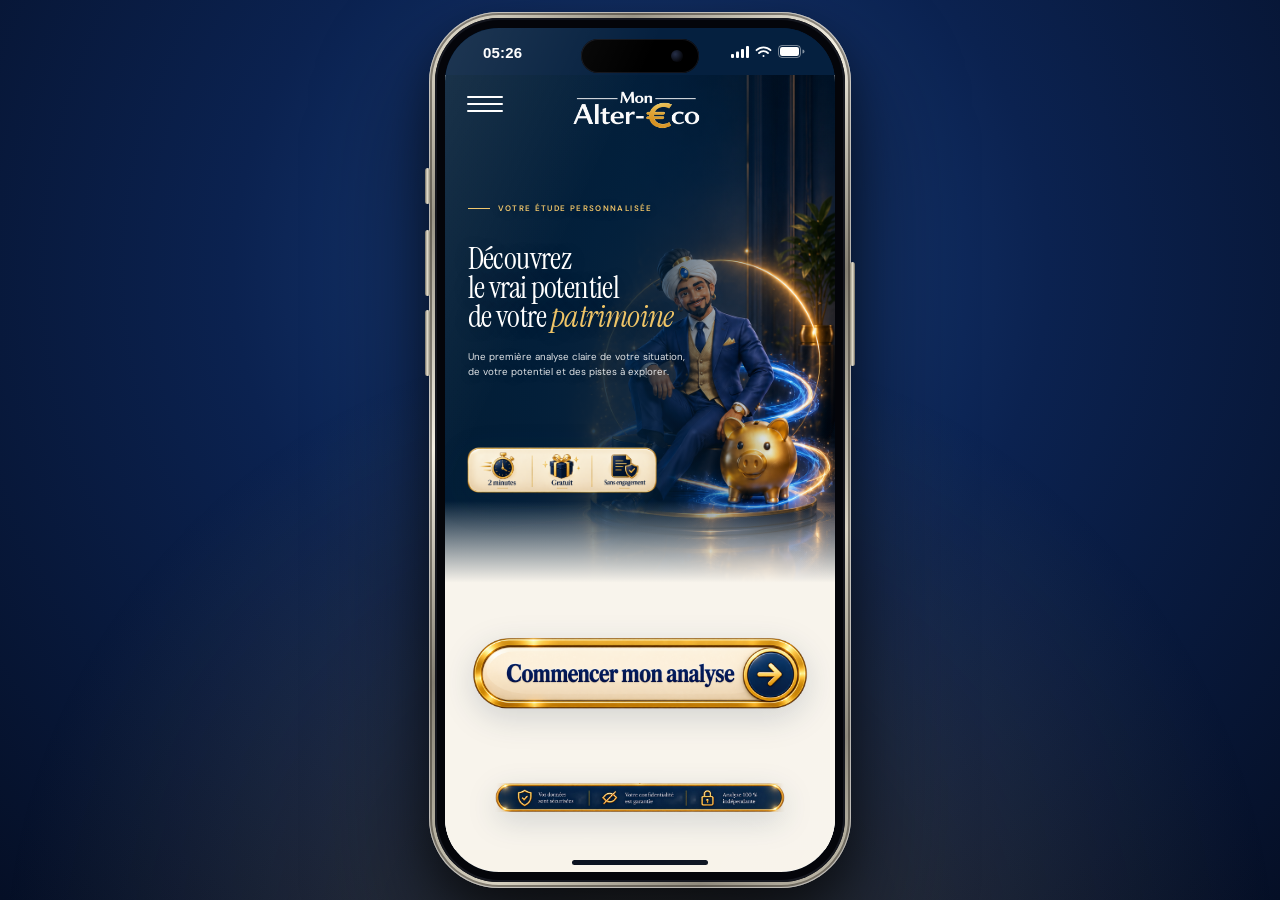
==== commit c9133d25: "feat(simulateur): affiche le site dans un cadre de téléphone sur ordinateur Sur ordinateur, index.ht" ====
--- a/index.html
+++ b/index.html
@@ -12,6 +12,15 @@
     || alterEcoHost.startsWith('100.')
     || alterEcoHost.endsWith('.ts.net');
   if(window.ALTER_ECO_TEST_MODE) document.documentElement.classList.add('test-mode');
+  // Ouvert sur ordinateur : phone.html affiche cette même page dans un cadre de téléphone
+  // (dans l'iframe, self !== top). Cette page-ci va disparaître : son suivi est coupé pour
+  // ne pas compter la visite deux fois, le vrai chargement est celui du cadre.
+  // screen.width et non innerWidth : innerWidth vaut 0 au chargement dans un onglet en arrière-plan.
+  if(window.self === window.top && window.screen.width >= 700 && window.matchMedia('(pointer:fine)').matches){
+    window.ALTER_ECO_TEST_MODE = true;
+    document.documentElement.style.visibility = 'hidden';
+    window.location.replace('phone.html' + window.location.search);
+  }
   // Variante d'expérimentation masquée : étape 8 réduite aux seules
   // coordonnées (sans les cartes potentiel/pistes/économie), accessible
   // uniquement via ?variant=lite — n'affecte jamais les visiteurs normaux
@@ -321,6 +330,11 @@
 
 .screen{display:none}
 .screen.active{display:block;animation:fu 0.4s cubic-bezier(.4,0,.2,1) forwards}
+/* Transition entre écrans : la page est une carte qui se retourne */
+@keyframes flipOutL{0%{rotate:0 1 0 0deg;box-shadow:0 0 0 rgba(26,18,6,0);filter:brightness(1);opacity:1}85%{opacity:1}100%{rotate:0 1 0 -90deg;box-shadow:0 14px 34px rgba(26,18,6,.2);filter:brightness(.88);opacity:0}}
+@keyframes flipOutR{0%{rotate:0 1 0 0deg;box-shadow:0 0 0 rgba(26,18,6,0);filter:brightness(1);opacity:1}85%{opacity:1}100%{rotate:0 1 0 90deg;box-shadow:0 14px 34px rgba(26,18,6,.2);filter:brightness(.88);opacity:0}}
+@keyframes flipInR{0%{rotate:0 1 0 90deg;box-shadow:0 14px 34px rgba(26,18,6,.2);filter:brightness(.88);opacity:0}12%{opacity:1}100%{rotate:0 1 0 0deg;box-shadow:0 0 0 rgba(26,18,6,0);filter:brightness(1);opacity:1}}
+@keyframes flipInL{0%{rotate:0 1 0 -90deg;box-shadow:0 14px 34px rgba(26,18,6,.2);filter:brightness(.88);opacity:0}12%{opacity:1}100%{rotate:0 1 0 0deg;box-shadow:0 0 0 rgba(26,18,6,0);filter:brightness(1);opacity:1}}
 @keyframes fu{from{opacity:0;transform:translateY(12px)}to{opacity:1;transform:translateY(0)}}
 @keyframes genieIn{from{opacity:0;transform:translateY(6px)}to{opacity:1;transform:translateY(0)}}
 .genie-animating{animation:genieIn 0.32s cubic-bezier(.4,0,.2,1) forwards}
@@ -351,6 +365,9 @@
 .cta:disabled{opacity:0.22;cursor:not-allowed;transform:none;box-shadow:none}
 .cta-full{width:100%;margin-top:0.5rem;flex:none}
 
+/* Bloc « Dispositifs d'optimisation identifiés » masqué temporairement : retirer cette règle pour le remettre */
+#est-live,body.show-form #s5 #est-live{display:none!important}
+.show-form #s5>#slider-tax{grid-row:6}
 .slider-section{background:var(--bg);border:1.5px solid var(--border);border-radius:13px;padding:1.15rem 1.25rem;margin-bottom:1rem}
 .slider-header{display:flex;justify-content:space-between;align-items:center;margin-bottom:1rem}
 .slider-title{font-size:9.5px;letter-spacing:0.16em;text-transform:uppercase;color:var(--text3);font-weight:700}
@@ -557,6 +574,42 @@
   margin-top:0.85rem;
 }
 .otp-resend:disabled{opacity:0.5;cursor:default;text-decoration:none}
+.otp-overlay.active{animation:otpFade .25s ease}
+.otp-overlay.active .otp-box{animation:otpPop .4s cubic-bezier(.2,.8,.2,1)}
+.otp-cells.shake{animation:otpShake .4s}
+/* Glassmorphism */
+.otp-overlay{-webkit-backdrop-filter:blur(7px);backdrop-filter:blur(7px)}
+.otp-box{position:relative;isolation:isolate;overflow:hidden;background:linear-gradient(145deg,rgba(255,255,255,.78),rgba(255,255,255,.46));-webkit-backdrop-filter:blur(22px) saturate(160%);backdrop-filter:blur(22px) saturate(160%);border:1px solid rgba(255,255,255,.7);box-shadow:0 24px 64px rgba(26,18,6,.32),inset 0 1px 0 rgba(255,255,255,.85)}
+.otp-box::before,.otp-box::after{content:'';position:absolute;z-index:-1;border-radius:50%;filter:blur(38px);pointer-events:none}
+.otp-box::before{width:170px;height:170px;top:-60px;left:-50px;background:rgba(184,131,42,.38)}
+.otp-box::after{width:150px;height:150px;bottom:-55px;right:-40px;background:rgba(41,82,184,.26)}
+.otp-cells{position:relative;display:flex;gap:8px;justify-content:center;margin-bottom:.6rem}
+.otp-cells .otp-input{position:absolute;inset:0;width:100%;height:100%;opacity:0;z-index:2;font-size:16px;letter-spacing:0;margin:0;padding:0;cursor:text}
+.otp-cell{flex:1;max-width:48px;aspect-ratio:1/1.18;display:grid;place-items:center;font:600 22px 'Sora',sans-serif;color:var(--text);background:rgba(255,255,255,.5);border:1px solid rgba(255,255,255,.85);border-radius:12px;box-shadow:0 2px 10px rgba(26,18,6,.07),inset 0 1px 0 rgba(255,255,255,.8);-webkit-backdrop-filter:blur(6px);backdrop-filter:blur(6px);transition:border-color .2s,box-shadow .2s,transform .2s,background .2s}
+.otp-cell.filled{background:rgba(255,255,255,.88)}
+.otp-cell.active{border-color:var(--gold);transform:translateY(-2px);box-shadow:0 0 0 3px rgba(184,131,42,.22),0 8px 18px rgba(184,131,42,.18)}
+.otp-cell.active:not(.filled)::after{content:'';width:2px;height:22px;background:var(--gold);animation:otpCaret 1s steps(1) infinite}
+.otp-cell.pop{animation:otpCellPop .26s cubic-bezier(.2,.9,.3,1.4)}
+.otp-cells.error .otp-cell{border-color:#b8323a;background:rgba(184,50,58,.08);box-shadow:0 0 0 3px rgba(184,50,58,.12)}
+.otp-cells.success .otp-cell{border-color:#2f7d4f;background:rgba(47,125,79,.12);color:#1f5e3a;animation:otpCellPop .4s cubic-bezier(.2,.9,.3,1.4) both;animation-delay:calc(var(--i)*55ms)}
+@keyframes otpCaret{50%{opacity:0}}
+@keyframes otpCellPop{0%{transform:scale(.8)}60%{transform:scale(1.1)}100%{transform:scale(1)}}
+.otp-status{min-height:20px;display:flex;align-items:center;justify-content:center;gap:9px;font-size:13px;font-weight:600;color:var(--text2)}
+.otp-feedback{display:grid;margin-bottom:.1rem}
+.otp-feedback>*{grid-area:1/1}
+#otp-overlay .otp-box{max-width:360px;padding:1.4rem 1.35rem 1.1rem}
+#otp-overlay .otp-title{font-size:17px;margin-bottom:.35rem}
+#otp-overlay .otp-sub{margin-bottom:1rem}
+#otp-overlay .otp-cells{margin-bottom:.4rem}
+#otp-overlay .otp-error{min-height:18px;margin-bottom:0}
+#otp-overlay .otp-resend{margin-top:.5rem}
+.otp-status.is-loading::before{content:'';width:13px;height:13px;border:2px solid currentColor;border-top-color:transparent;border-radius:50%;animation:otpSpin .7s linear infinite}
+.otp-status.is-ok{color:#2f7d4f;animation:otpPop .35s cubic-bezier(.2,.8,.2,1)}
+@keyframes otpFade{from{opacity:0}to{opacity:1}}
+@keyframes otpPop{from{opacity:0;transform:translateY(14px) scale(.96)}to{opacity:1;transform:none}}
+@keyframes otpShake{20%,60%{transform:translateX(-7px)}40%,80%{transform:translateX(7px)}}
+@keyframes otpSpin{to{transform:rotate(360deg)}}
+@media (prefers-reduced-motion:reduce){.otp-overlay.active,.otp-overlay.active .otp-box,.otp-cells.shake,.otp-cell.pop,.otp-cells.success .otp-cell,.otp-status.is-ok{animation:none}.otp-status.is-loading::before{animation-duration:2s}}
 
 /* ============ DIRECTION PREMIUM — SIMULATEUR ============ */
 .page-home{position:relative;background:linear-gradient(118deg,#f6f1e8 0%,#fffdf9 58%,#e8dfd0 100%);isolation:isolate}
@@ -2229,28 +2282,14 @@
           <div class="opt" onclick="tog(this,'Anticiper ma transmission','Anticiper la transmission de son patrimoine permet d\'en optimiser la fiscalité.')"><div class="chk">✓</div><span class="opt-icon"><img class="objective-default" src="assets/objective-transmission-default.png" alt=""><img class="objective-selected" src="assets/objective-transmission-selected.png" alt=""></span><span class="opt-lbl">Anticiper ma transmission</span></div>
           <div class="opt" onclick="tog(this,'Autres','Votre analyse sera adaptée à vos besoins spécifiques.')"><div class="chk">✓</div><span class="opt-icon"><img class="objective-default" src="assets/objective-other-default.png" alt=""><img class="objective-selected" src="assets/objective-other-selected.png" alt=""></span><span class="opt-lbl">Autres</span></div>
         </div>
-        <div class="nav"><button class="back" onclick="go(2)">← Retour</button><button class="cta" id="b3" disabled onclick="go(4)">Continuer →</button></div>
-      </div>
-
-      <!-- S4 FISCALITÉ -->
-      <div class="screen" id="s4">
-        <span class="stag">Votre fiscalité</span>
-        <div class="sh1">Votre imposition annuelle ?</div>
-        <div class="opts c1">
-          <div class="opt" onclick="pick(this,'impot','500','À ce niveau, des solutions d\'optimisation simples peuvent déjà être envisagées.')"><div class="chk">✓</div><span class="opt-lbl">Moins de 2 500 €</span><span class="opt-sub">Tranche basse</span></div>
-          <div class="opt" onclick="pick(this,'impot','3750','Plusieurs dispositifs permettent de réduire significativement cette charge fiscale.')"><div class="chk">✓</div><span class="opt-lbl">Entre 2 500 € et 5 000 €</span><span class="opt-sub">Tranche intermédiaire</span></div>
-          <div class="opt" onclick="pick(this,'impot','6250','À ce niveau d\'imposition, les leviers d\'optimisation deviennent particulièrement pertinents.')"><div class="chk">✓</div><span class="opt-lbl">Entre 5 000 € et 7 500 €</span><span class="opt-sub">Tranche élevée</span></div>
-          <div class="opt" onclick="pick(this,'impot','10000','Votre potentiel d\'optimisation fiscale est significatif à ce niveau d\'imposition.')"><div class="chk">✓</div><span class="opt-lbl">Plus de 7 500 €</span><span class="opt-sub">Forte imposition</span></div>
-        </div>
-        <div class="nav"><button class="back" onclick="go(3)">← Retour</button><button class="cta" id="b4" disabled onclick="go(5)">Continuer →</button></div>
-        <div class="step-reassure">🔒 Vos données sont traitées de manière confidentielle.</div>
+        <div class="nav"><button class="back" onclick="go(2)">← Retour</button><button class="cta" id="b3" disabled onclick="go(5)">Continuer →</button></div>
       </div>
 
       <!-- S5 ÉPARGNE (sliders) -->
       <div class="screen" id="s5">
-        <span class="stag">Votre épargne</span>
-        <div class="sh1">Parlons de votre épargne</div>
-        <div class="savings-help">Ajustez votre épargne pour révéler les dispositifs d’optimisation adaptés à votre situation.</div>
+        <span class="stag">Épargne et fiscalité</span>
+        <div class="sh1">Parlons de vos finances</div>
+        <div class="savings-help">Ajustez les trois curseurs pour affiner votre analyse.</div>
 
         <div class="slider-section" id="slider-monthly">
           <div class="slider-header"><span class="slider-title">Capacité mensuelle</span><span class="slider-current" id="lbl-mens">—</span></div>
@@ -2262,6 +2301,12 @@
           <div class="slider-header"><span class="slider-title">Épargne totale</span><span class="slider-current" id="lbl-total">—</span></div>
           <input type="range" id="sl-total" min="0" max="5" step="1" value="0" oninput="slideT(this.value)" style="--pct:0%">
           <div class="slider-labels"><span class="slider-label">&lt;10k</span><span class="slider-label">10-30k</span><span class="slider-label">30-50k</span><span class="slider-label">50-100k</span><span class="slider-label">100-200k</span><span class="slider-label">&gt;200k</span></div>
+        </div>
+
+        <div class="slider-section" id="slider-tax">
+          <div class="slider-header"><span class="slider-title">Imposition annuelle</span><span class="slider-current" id="lbl-tax">—</span></div>
+          <input type="range" id="sl-tax" min="0" max="3" step="1" value="0" oninput="slideX(this.value)" style="--pct:0%">
+          <div class="slider-labels"><span class="slider-label">&lt;2,5k€</span><span class="slider-label">2,5-5k€</span><span class="slider-label">5-7,5k€</span><span class="slider-label">&gt;7,5k€</span></div>
         </div>
 
         <div id="est-live" style="display:none">
@@ -2282,7 +2327,7 @@
           </div>
         </div>
 
-        <div class="nav"><button class="back" onclick="go(4)">← Retour</button><button class="cta" id="b5" disabled onclick="go(6)">Voir mon analyse →</button></div>
+        <div class="nav"><button class="back" onclick="go(3)">← Retour</button><button class="cta" id="b5" disabled onclick="go(6)">Voir mon analyse →</button></div>
         <div class="step-reassure">🔒 Vos données sont traitées de manière confidentielle.</div>
       </div>
 
@@ -2366,7 +2411,8 @@
               <div class="inp-wrap"><label class="inp-lbl">Prénom</label><input class="inp" id="i-prenom" type="text" placeholder="Jean" autocomplete="given-name" oninput="chk8()"></div>
               <div class="inp-wrap"><label class="inp-lbl">Nom</label><input class="inp" id="i-nom" type="text" placeholder="Dupont" autocomplete="family-name" oninput="chk8()"></div>
             </div>
-            <div class="inp-wrap"><label class="inp-lbl" for="i-tel">Numéro de téléphone</label><input class="inp" id="i-tel" type="tel" inputmode="tel" autocomplete="tel-national" placeholder="06 12 34 56 78" oninput="chk8()"></div>
+            <div class="inp-wrap"><label class="inp-lbl" for="i-tel">Numéro de téléphone</label><input class="inp" id="i-tel" type="tel" inputmode="tel" autocomplete="tel-national" placeholder="06 12 34 56 78" oninput="chk8()" onblur="hintTel()"></div>
+            <p style="margin:0;font-size:12px;line-height:1.4;opacity:.7">Aucun démarchage abusif.</p>
           </div>
           <button class="cta cta-full" id="b8" disabled onclick="goWithSubmit()">Découvrir mon analyse →</button>
         </section>
@@ -2380,9 +2426,8 @@
     <div class="otp-box">
       <div class="otp-title">Vérification de votre numéro</div>
       <div class="otp-sub" id="otp-sub">Un code a été envoyé par SMS au <span id="otp-phone-display"></span>.</div>
-      <input class="otp-input" id="otp-code" type="text" inputmode="numeric" maxlength="6" placeholder="• • • • • •" oninput="this.value=this.value.replace(/\D/g,'');chkOtpInput()">
-      <div class="otp-error" id="otp-error"></div>
-      <button class="cta cta-full" id="otp-verify-btn" disabled onclick="verifyOtp()">Valider le code</button>
+      <div class="otp-cells" id="otp-cells"><input class="otp-input" id="otp-code" type="text" inputmode="numeric" autocomplete="one-time-code" maxlength="6" aria-label="Code reçu par SMS" oninput="this.value=this.value.replace(/\D/g,'');chkOtpInput();renderOtpCells()" onfocus="renderOtpCells()" onblur="renderOtpCells()"><span class="otp-cell" style="--i:0"></span><span class="otp-cell" style="--i:1"></span><span class="otp-cell" style="--i:2"></span><span class="otp-cell" style="--i:3"></span><span class="otp-cell" style="--i:4"></span><span class="otp-cell" style="--i:5"></span></div>
+      <div class="otp-feedback"><div class="otp-error" id="otp-error"></div><div class="otp-status" id="otp-status" role="status" aria-live="polite"></div></div>
       <button class="otp-resend" id="otp-resend-btn" onclick="resendOtp()">Renvoyer le code</button>
       <button onclick="closeOtpPopup()" style="display:block;width:100%;margin-top:8px;background:none;border:none;font-size:12px;color:var(--text3);cursor:pointer;font-family:'Sora',sans-serif;padding:6px">← Corriger mon numéro</button>
     </div>
@@ -2417,7 +2462,7 @@
   </div>
 </div>
 
-<script src="js/app-shell.js?v=091118"></script>
+<script src="js/app-shell.js?v=092301"></script>
 <script src="js/study-engine.js?v=091515g"></script>
 <script>
 // ===== PRELOADER =====
@@ -2516,7 +2561,7 @@
 let currentStep = 1;
 let walterAdviceEnabled = true;
 const STEPS = [null,'Profil','Famille','Objectifs','Fiscalité','Épargne','Localisation',null,'Résultats',null];
-const TOTAL = 7;
+const TOTAL = 6;
 
 // Suivi temps réel en parallèle de GA4 (qui a un délai de traitement) :
 // même Session ID pour tous les événements d'une visite, best-effort
@@ -2538,6 +2583,20 @@
     return null; // navigation privée / stockage bloqué : on continue sans
   }
 }
+// Origine du visiteur : sous-domaine du simulateur (tester., decouvrir., pistes.…) + code du compte qui a envoyé le
+// lien (?s=…, gardé pour la session). Sert uniquement à savoir quel lien amène des visites et des leads.
+const ORIGINE = (function(){
+  try{
+    const m = location.hostname.match(/^([a-z0-9-]+)\.mon-alter-eco\.fr$/i);
+    let s = new URLSearchParams(location.search).get('s') || '';
+    if(s){ try{ sessionStorage.setItem('alterEcoS', s); }catch(_e){} }
+    else { try{ s = sessionStorage.getItem('alterEcoS') || ''; }catch(_e){} }
+    s = s.replace(/[^a-z0-9]/gi, '').slice(0, 12);
+    return [m ? m[1].toLowerCase() : '', s].filter(Boolean).join(' · ');
+  }catch(_error){
+    return '';
+  }
+})();
 function trackEvent(nom, detail, etape){
   if(window.ALTER_ECO_TEST_MODE) return;
   try{
@@ -2549,7 +2608,7 @@
     fetch('/.netlify/functions/track-event', {
       method:'POST', keepalive:true,
       headers:{'Content-Type':'application/json'},
-      body: JSON.stringify({sessionId: window.__sessionId, visitorId: getVisitorId(), evenement: nom, detail: detail||'', etape: etape})
+      body: JSON.stringify({sessionId: window.__sessionId, visitorId: getVisitorId(), evenement: nom, detail: detail||'', etape: etape, origine: ORIGINE})
     }).catch(()=>{});
   }catch(_error){
     // Le suivi reste toujours secondaire : il ne doit jamais bloquer le questionnaire.
@@ -2684,7 +2743,7 @@
   2: 'Votre situation familiale a un impact direct sur les stratégies fiscales applicables.',
   3: 'Sélectionnez jusqu\'à 4 objectifs prioritaires. Cela permet d\'affiner les recommandations.',
   4: 'Le niveau d\'imposition est un critère déterminant pour identifier les leviers d\'optimisation.',
-  5: 'Bougez les curseurs pour visualiser votre potentiel de croissance en temps réel.',
+  5: 'Bougez les trois curseurs pour affiner votre potentiel.',
   6: 'Quelques informations complémentaires pour finaliser votre analyse personnalisée.'
 };
 
@@ -2696,8 +2755,14 @@
   const pct=range>0?((Number(el.value)-Number(el.min))/range)*100:0;
   el.style.setProperty('--pct',pct+'%');
 }
-function slideM(v){const i=parseInt(v);mIdx=i;D.mens=MENS_VALS[i];D.mensLabel=MENS_LBLS_AIRTABLE[i];const slider=document.getElementById('sl-mens');slider.dataset.touched='true';document.getElementById('lbl-mens').textContent=MENS_LBLS[i];updateSliderBg(slider);genie(MSGS_M[i]);if(tIdx>=0){document.getElementById('b5').disabled=false;showLive();}}
-function slideT(v){const i=parseInt(v);tIdx=i;D.total=TOTAL_VALS[i];D.totalLabel=TOTAL_LBLS_AIRTABLE[i];const slider=document.getElementById('sl-total');slider.dataset.touched='true';document.getElementById('lbl-total').textContent=TOTAL_LBLS[i];updateSliderBg(slider);if(mIdx<0)genie('Vous pouvez maintenant ajuster votre épargne totale actuelle avec le second curseur.');else{genie(MSGS_T[i]);document.getElementById('b5').disabled=false;showLive();}}
+function slideM(v){const i=parseInt(v);mIdx=i;D.mens=MENS_VALS[i];D.mensLabel=MENS_LBLS_AIRTABLE[i];const slider=document.getElementById('sl-mens');slider.dataset.touched='true';document.getElementById('lbl-mens').textContent=MENS_LBLS[i];updateSliderBg(slider);genie(MSGS_M[i]);if(tIdx>=0){showLive();chk5();}}
+function slideT(v){const i=parseInt(v);tIdx=i;D.total=TOTAL_VALS[i];D.totalLabel=TOTAL_LBLS_AIRTABLE[i];const slider=document.getElementById('sl-total');slider.dataset.touched='true';document.getElementById('lbl-total').textContent=TOTAL_LBLS[i];updateSliderBg(slider);if(mIdx<0)genie('Vous pouvez maintenant ajuster votre épargne totale actuelle avec le second curseur.');else{genie(MSGS_T[i]);showLive();chk5();}}
+const TAX_VALS=[500,3750,6250,10000];
+const TAX_LBLS_AIRTABLE=['Moins de 2 500 €','Entre 2 500 € et 5 000 €','Entre 5 000 € et 7 500 €','Plus de 7 500 €'];
+const TAX_LBLS=['Moins de 2 500 €','2 500–5 000 €','5 000–7 500 €','Plus de 7 500 €'];
+const MSGS_X=['À ce niveau, des solutions d\'optimisation simples peuvent déjà être envisagées.','Plusieurs dispositifs permettent de réduire significativement cette charge fiscale.','À ce niveau d\'imposition, les leviers d\'optimisation deviennent particulièrement pertinents.','Votre potentiel d\'optimisation fiscale est significatif à ce niveau d\'imposition.'];
+function slideX(v){const i=parseInt(v);D.impot=String(TAX_VALS[i]);D.impotLabel=TAX_LBLS_AIRTABLE[i];const slider=document.getElementById('sl-tax');slider.dataset.touched='true';document.getElementById('lbl-tax').textContent=TAX_LBLS[i];updateSliderBg(slider);genie(MSGS_X[i]);chk5();}
+function chk5(){document.getElementById('b5').disabled=!(mIdx>=0&&tIdx>=0&&D.impot);}
 function toggleStrategyTip(event,card){
   event.stopPropagation();
   const willOpen=!card.classList.contains('tip-open');
@@ -2737,11 +2802,12 @@
 }
 
 function prog(n){
-  const pct = n===0 ? 0 : Math.round((Math.min(n,TOTAL)/TOTAL)*100);
+  const e = n>4 && n<8 ? n-1 : n;
+  const pct = n===0 ? 0 : Math.round((Math.min(e,TOTAL)/TOTAL)*100);
   const fill=document.getElementById('pf2'), label=document.getElementById('ps2'), count=document.getElementById('pp2');
   if(fill) fill.style.width = pct+'%';
   if(label) label.textContent = STEPS[n] || '';
-  if(count) count.textContent = (n>0 && n<7) ? ('Étape '+n+' / '+TOTAL) : '';
+  if(count) count.textContent = (n>0 && n<7) ? ('Étape '+e+' / '+TOTAL) : '';
 }
 function genie(txt){
   if(currentStep===7) txt='Veuillez patienter, l\'analyse de votre dossier est en cours...';
@@ -2875,7 +2941,33 @@
   const gr = document.querySelector('.genie-row');
   if(gr) gr.style.display = '';
 }
-function show(n){document.querySelectorAll('.screen').forEach(s=>s.classList.remove('active'));document.getElementById('s'+n).classList.add('active');}
+const OUT_MS=330,IN_MS=400,IN_DELAY=310;
+function show(n){
+  clearTimeout(show.t);
+  document.querySelectorAll('.page-ghost').forEach(g=>g.remove());
+  const prev=document.querySelector('.screen.active'),next=document.getElementById('s'+n);
+  const move=prev&&prev!==next&&!matchMedia('(prefers-reduced-motion:reduce)').matches;
+  let ghost=null,forward=true;
+  if(move){
+    forward=parseInt(next.id.slice(1))>parseInt(prev.id.slice(1));
+    ghost=prev.cloneNode(true);
+    const from=prev.querySelectorAll('input,select,textarea'),to=ghost.querySelectorAll('input,select,textarea');
+    from.forEach((el,i)=>{if(to[i]){to[i].value=el.value;to[i].checked=el.checked;}});
+    ghost.classList.add('page-ghost');
+    ghost.setAttribute('aria-hidden','true');
+    ghost.style.cssText=`position:absolute;left:${prev.offsetLeft}px;top:${prev.offsetTop}px;width:${prev.offsetWidth}px;height:${prev.offsetHeight}px;margin:0;z-index:5;pointer-events:none;background:#fffdf8;border-radius:12px;animation:${forward?'flipOutL':'flipOutR'} ${OUT_MS}ms cubic-bezier(.45,0,.9,.55) forwards`;
+    prev.parentNode.appendChild(ghost);
+    prev.parentNode.style.perspective='1600px';
+  }
+  document.querySelectorAll('.screen:not(.page-ghost)').forEach(s=>{s.classList.remove('active');s.style.animation='';s.style.background='';s.style.borderRadius='';});
+  next.classList.add('active');
+  if(ghost){
+    next.style.background='#fffdf8';next.style.borderRadius='12px';
+    next.style.animation=`${forward?'flipInR':'flipInL'} ${IN_MS}ms cubic-bezier(.1,.5,.3,1) ${IN_DELAY}ms both`;
+    const stage=ghost.parentNode;
+    show.t=setTimeout(()=>{ghost.remove();stage.style.perspective='';next.style.animation='none';next.style.background='';next.style.borderRadius='';},IN_DELAY+IN_MS+60);
+  }
+}
 
 function pick(el,key,val,msg){
   el.closest('.opts').querySelectorAll('.opt').forEach(o=>o.classList.remove('sel'));
@@ -2884,12 +2976,12 @@
   const lblEl=el.querySelector('.opt-lbl');
   if(lblEl)D[key+'Label']=lblEl.textContent.trim();
   if(msg)genie(msg);
-  const buttonByKey={statut:'b1',famille:'b2',impot:'b4'};
+  const buttonByKey={statut:'b1',famille:'b2'};
   if(buttonByKey[key])document.getElementById(buttonByKey[key]).disabled=false;
 
   // Les réponses exclusives passent automatiquement à l'écran suivant,
   // après un bref retour visuel de sélection.
-  const nextByKey={statut:2,famille:3,impot:5};
+  const nextByKey={statut:2,famille:3};
   if(nextByKey[key] && !walterAdviceEnabled){
     clearTimeout(autoAdvanceTimer);
     autoAdvanceTimer=setTimeout(()=>{
@@ -3112,9 +3204,14 @@
   setTimeout(()=>{if(previous===null)button.removeAttribute('style');else button.setAttribute('style',previous);},650);
 },true);
 function isValidPhone(value){
-  if(!/^[\d\s().-]+$/.test(value.trim()))return false;
-  const digits=value.replace(/\D/g,'');
+  if(!/^\+?[\d\s().-]+$/.test(value.trim()))return false;
+  let digits=value.replace(/\D/g,'');
+  if(/^\+?\s*33/.test(value.trim())&&digits.length===11)digits='0'+digits.slice(2);
   return digits.startsWith('0')?digits.length===10:digits.length===9;
+}
+function hintTel(){
+  const t=document.getElementById('i-tel').value.trim();
+  if(t&&!isValidPhone(t))genie('Vérifiez votre numéro : 10 chiffres, par exemple 06 12 34 56 78.');
 }
 function chk8(){
   const p=document.getElementById('i-prenom').value;
@@ -3184,8 +3281,13 @@
   document.getElementById('otp-phone-display').textContent = telephone;
   document.getElementById('otp-code').value = '';
   document.getElementById('otp-error').textContent = '';
-  document.getElementById('otp-verify-btn').disabled = true;
-  document.getElementById('otp-verify-btn').textContent = 'Valider le code';
+  otpBusy = false;
+  const status = document.getElementById('otp-status');
+  status.textContent = '';
+  status.classList.remove('is-loading','is-ok');
+  document.getElementById('otp-code').disabled = false;
+  document.getElementById('otp-cells').classList.remove('success','error','shake');
+  renderOtpCells();
   const resendBtn = document.getElementById('otp-resend-btn');
   resendBtn.disabled = false;
   resendBtn.textContent = 'Renvoyer le code';
@@ -3202,23 +3304,27 @@
   if(b8){ b8.disabled = false; b8.textContent = 'Voir mes pistes personnalisées →'; }
 }
 
+let otpBusy = false;
 function chkOtpInput(){
-  const v = document.getElementById('otp-code').value.trim();
-  document.getElementById('otp-verify-btn').disabled = v.length < 4;
+  if(document.getElementById('otp-code').value.trim().length === 6) verifyOtp();
 }
 
 async function verifyOtp(){
+  const code = document.getElementById('otp-code').value.trim();
+  if(otpBusy || code.length !== 6) return;
+  otpBusy = true;
   const telephone = document.getElementById('i-tel').value.trim();
-  const code = document.getElementById('otp-code').value.trim();
-  const verifyBtn = document.getElementById('otp-verify-btn');
+  const status = document.getElementById('otp-status');
   const errorEl = document.getElementById('otp-error');
 
-  verifyBtn.disabled = true;
-  verifyBtn.textContent = 'Vérification...';
+  document.getElementById('otp-code').disabled = true;
+  status.textContent = 'Vérification…';
+  status.classList.add('is-loading');
   errorEl.textContent = '';
 
   if(window.ALTER_ECO_TEST_MODE){
     otpVerifiedPhone = telephone;
+    await otpSuccess(status);
     closeOtpPopup();
     await submitToAirtable();
     return;
@@ -3234,19 +3340,48 @@
 
     if(res.ok && data.success){
       otpVerifiedPhone = telephone;
+      await otpSuccess(status);
       closeOtpPopup();
       await submitToAirtable();
     } else {
       errorEl.textContent = 'Code incorrect. Vérifiez le SMS reçu et réessayez.';
-      verifyBtn.disabled = false;
-      verifyBtn.textContent = 'Valider le code';
+      otpFail(status);
     }
   } catch(err){
     console.error('Erreur vérification OTP:', err);
     errorEl.textContent = 'Erreur de connexion. Réessayez.';
-    verifyBtn.disabled = false;
-    verifyBtn.textContent = 'Valider le code';
-  }
+    otpFail(status);
+  }
+}
+function renderOtpCells(){
+  const input=document.getElementById('otp-code'),cells=document.querySelectorAll('#otp-cells .otp-cell');
+  const box=document.getElementById('otp-cells'),v=input.value;
+  box.classList.remove('error','shake');
+  cells.forEach((c,i)=>{
+    const had=c.classList.contains('filled');
+    c.textContent=v[i]||'';
+    c.classList.toggle('filled',!!v[i]);
+    c.classList.toggle('active',document.activeElement===input&&i===Math.min(v.length,cells.length-1));
+    c.classList.remove('pop');
+    if(v[i]&&!had){void c.offsetWidth;c.classList.add('pop');}
+  });
+}
+function otpFail(status){
+  status.classList.remove('is-loading');
+  status.textContent='';
+  const box=document.getElementById('otp-cells');
+  box.classList.remove('shake');void box.offsetWidth;box.classList.add('error','shake');
+  setTimeout(()=>{
+    const i=document.getElementById('otp-code');
+    i.disabled=false;i.value='';renderOtpCells();i.focus();otpBusy=false;
+  },650);
+}
+async function otpSuccess(status){
+  status.classList.remove('is-loading');
+  status.classList.add('is-ok');
+  document.getElementById('otp-cells').classList.add('success');
+  status.textContent='Numéro vérifié ✓';
+  await new Promise(r=>setTimeout(r,1150));
 }
 
 async function resendOtp(){
@@ -3337,7 +3472,8 @@
     telephone: document.getElementById('i-tel').value.trim(),
     objectifs: Array.from(OBJ),
     consentement: D.consentement || '',
-    emailConsentement: D.emailConsentement || ''
+    emailConsentement: D.emailConsentement || '',
+    origine: ORIGINE
   };
 
   if(!window.ALTER_ECO_TEST_MODE){
